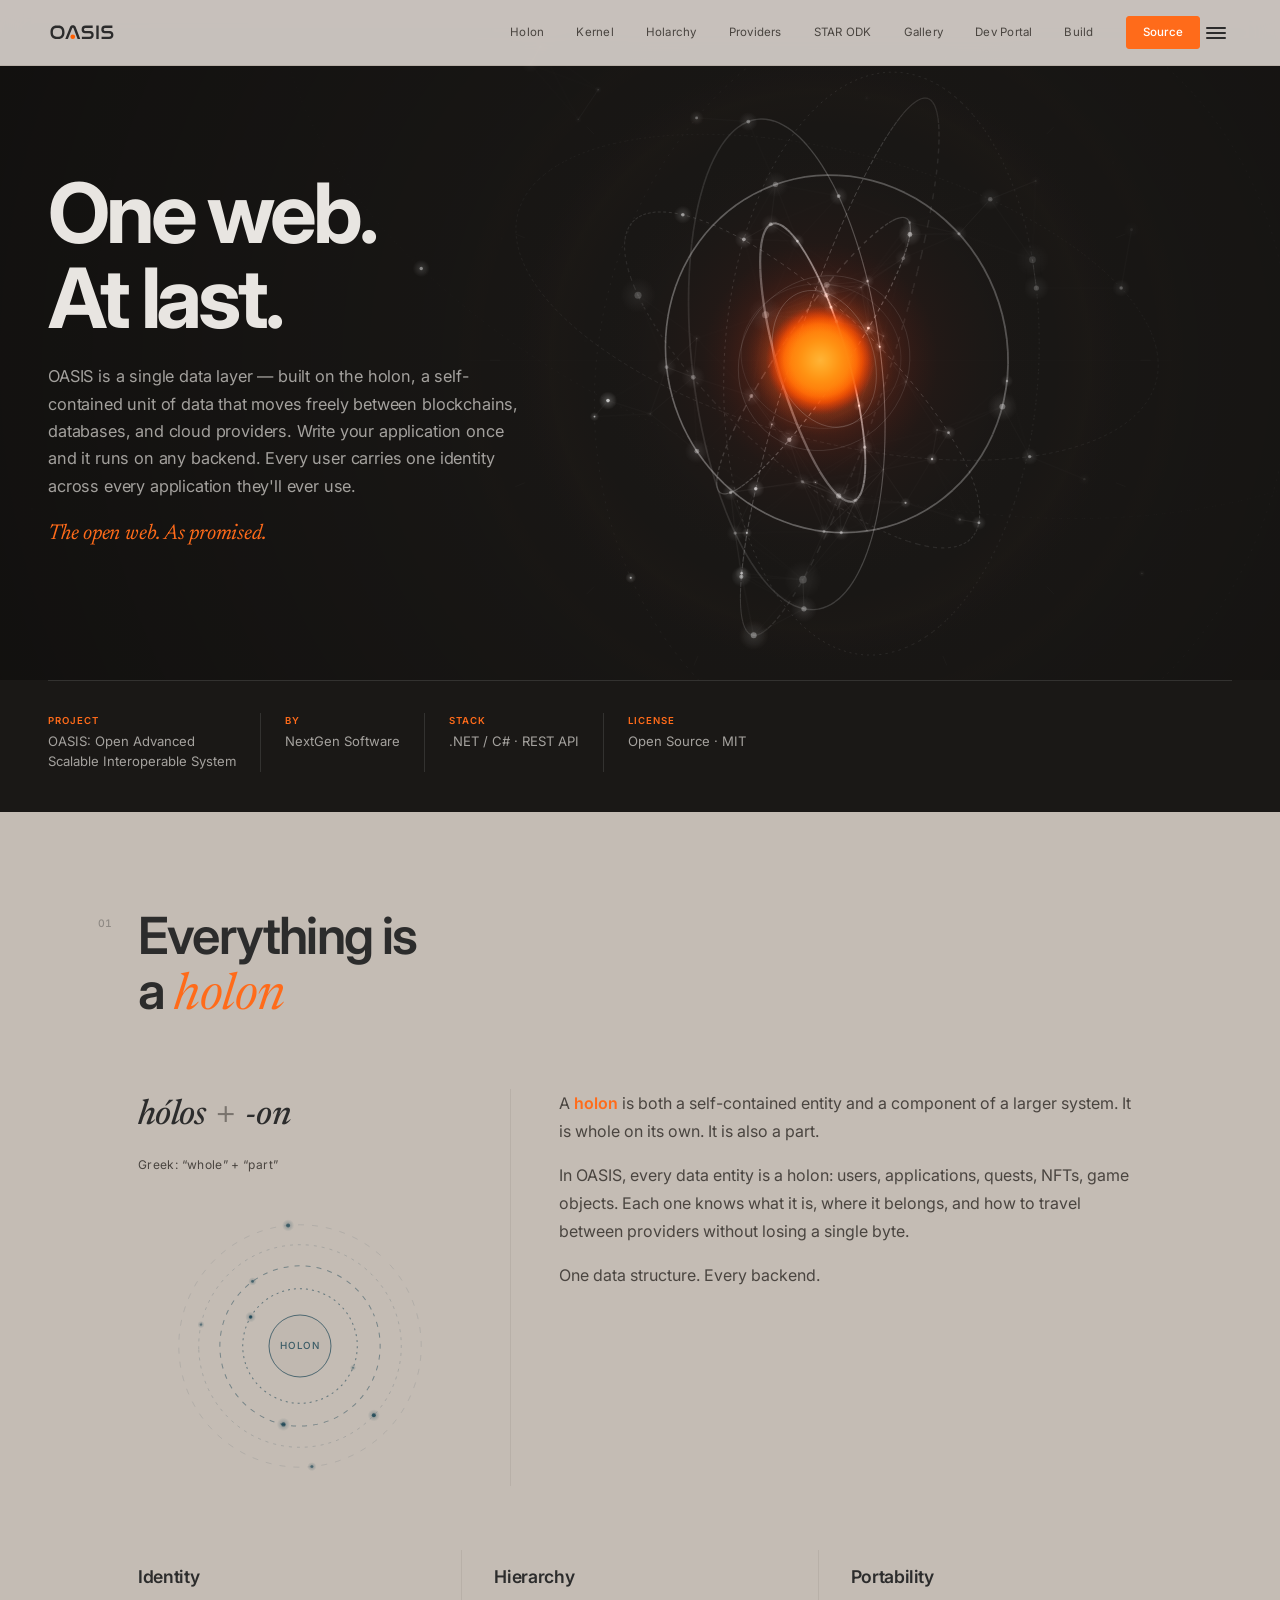
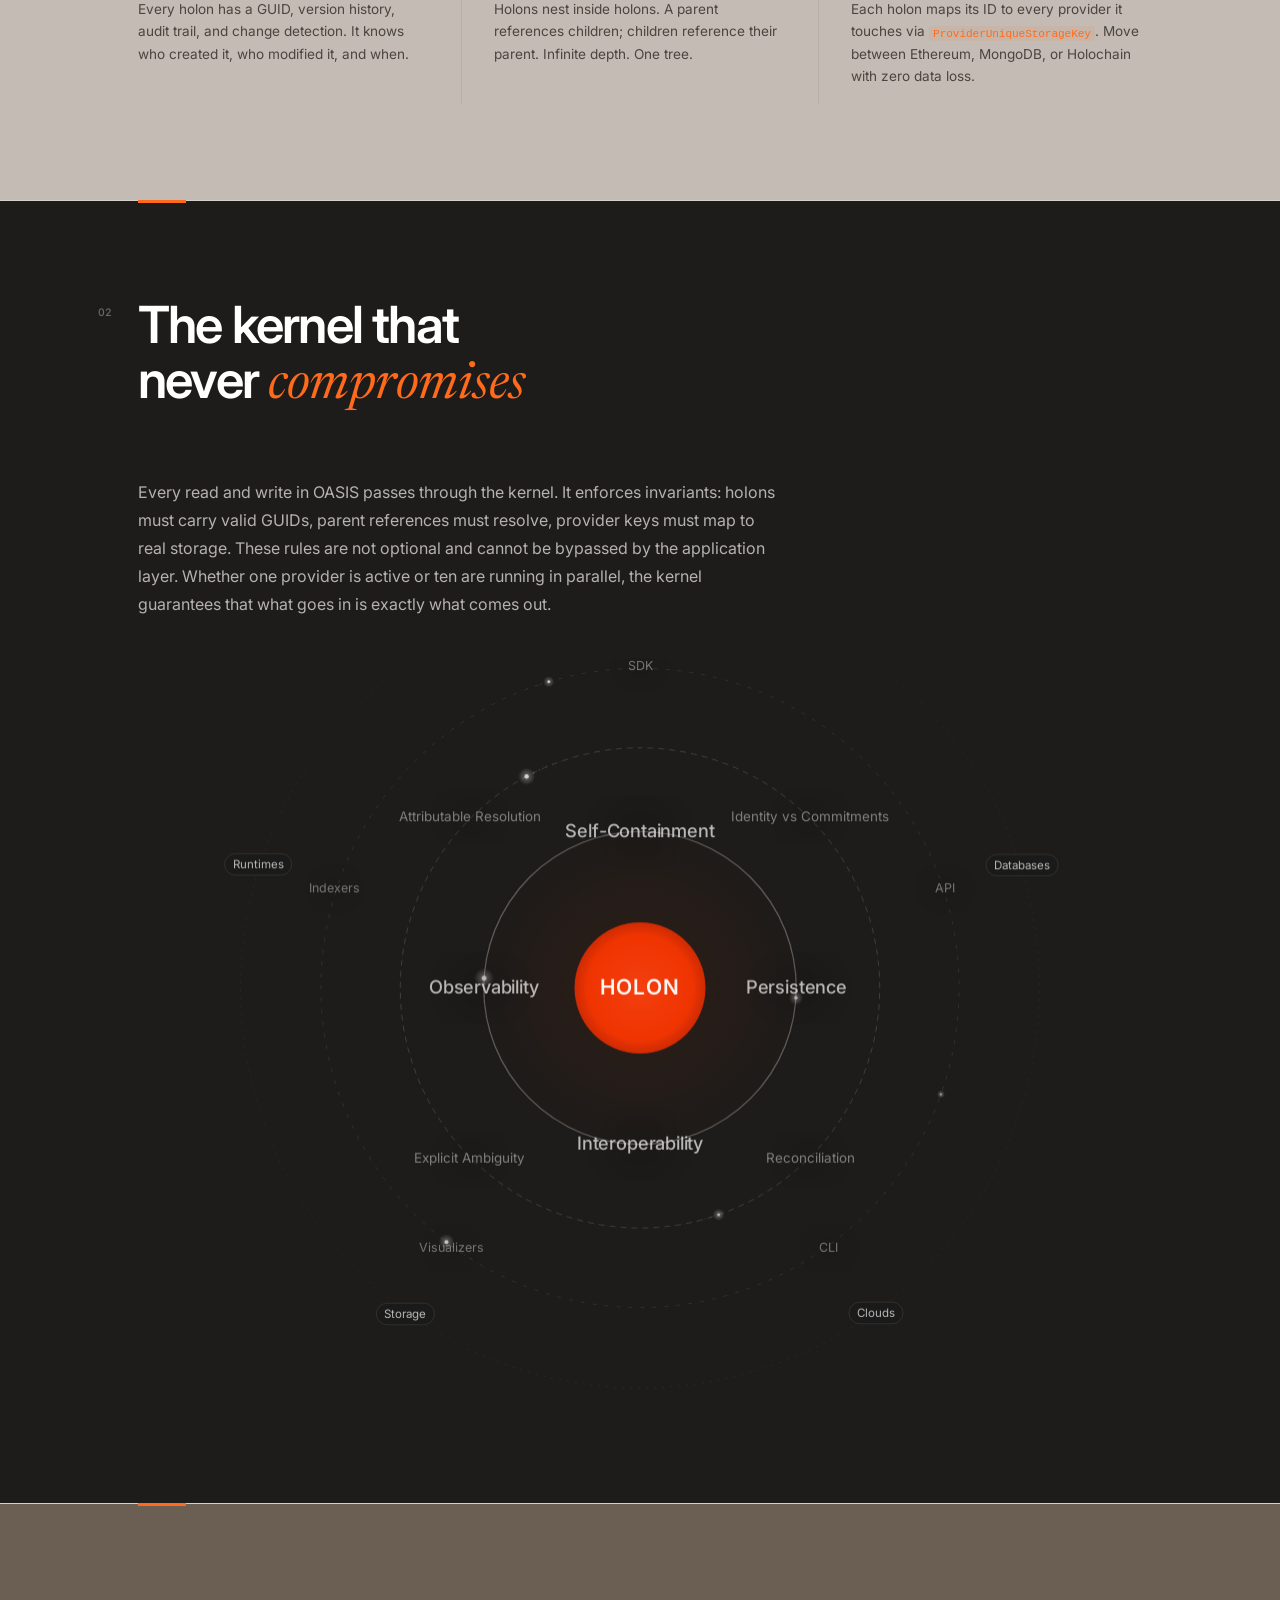
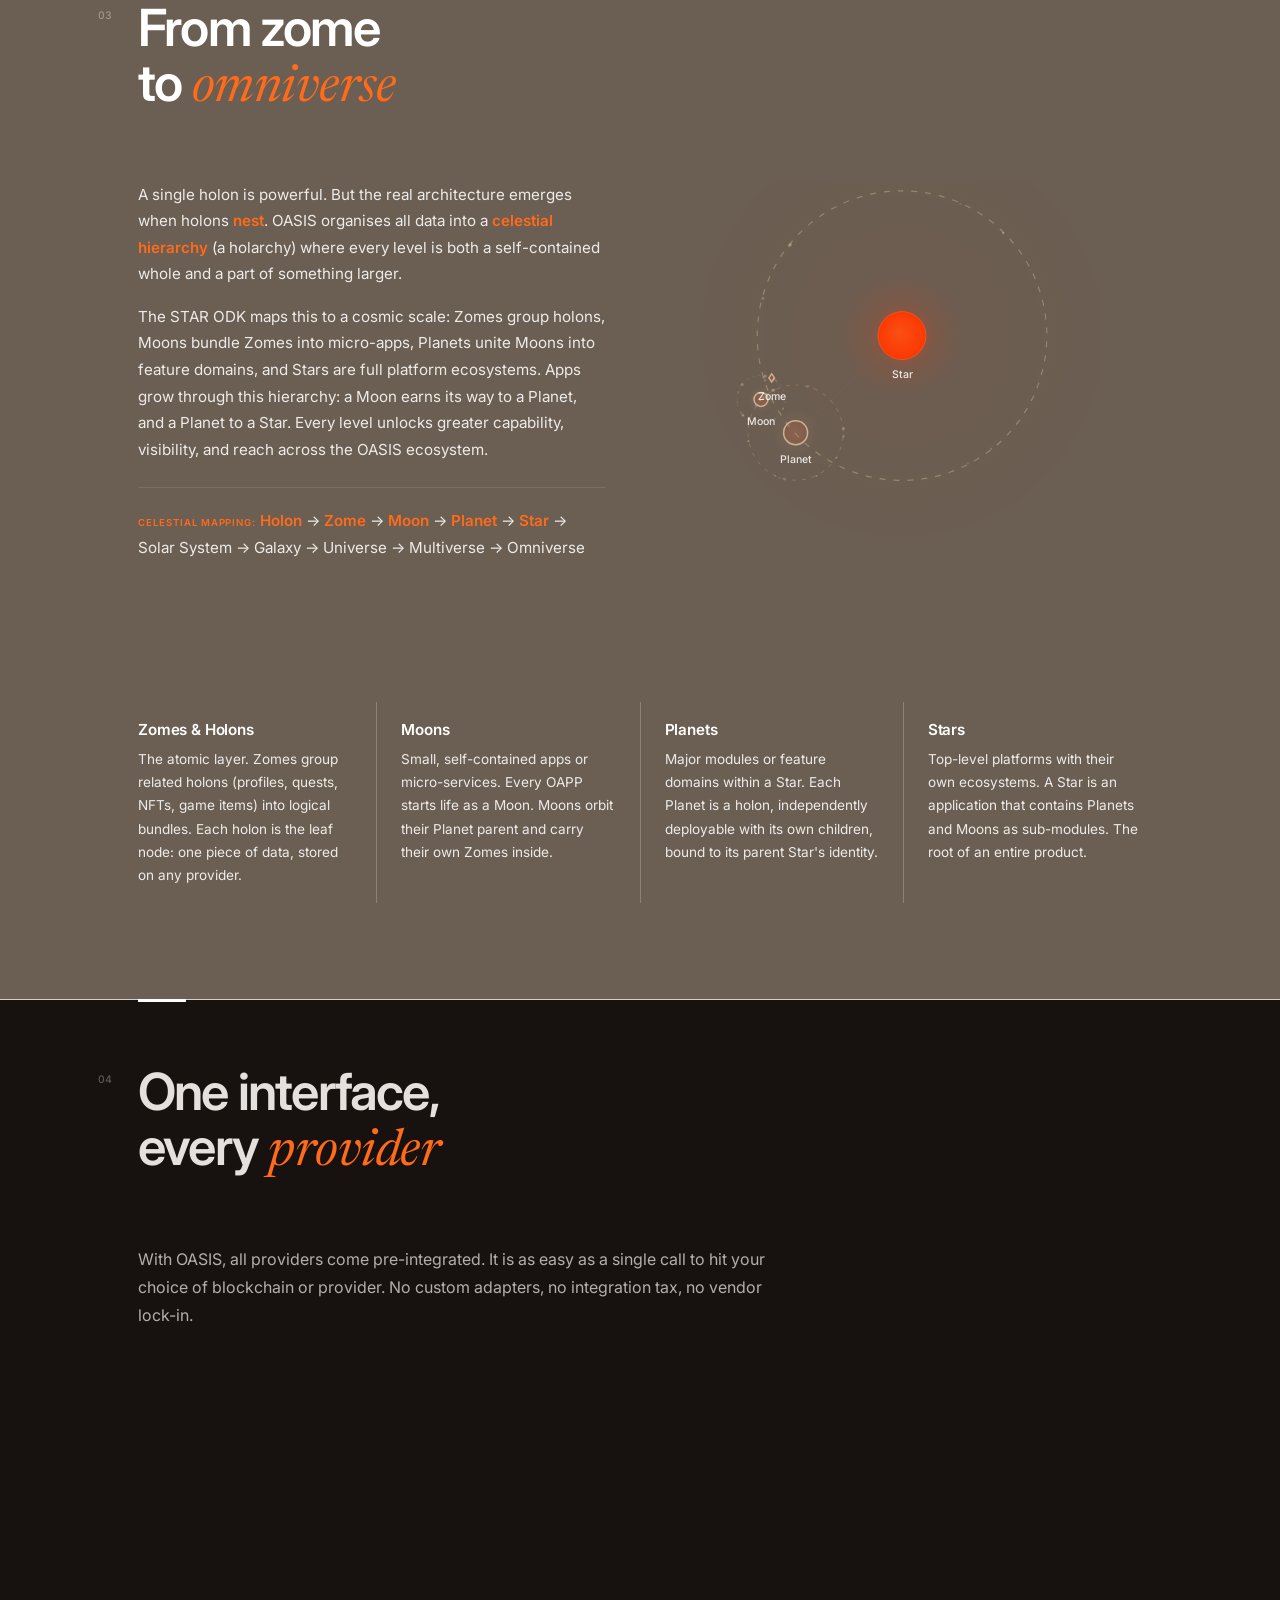
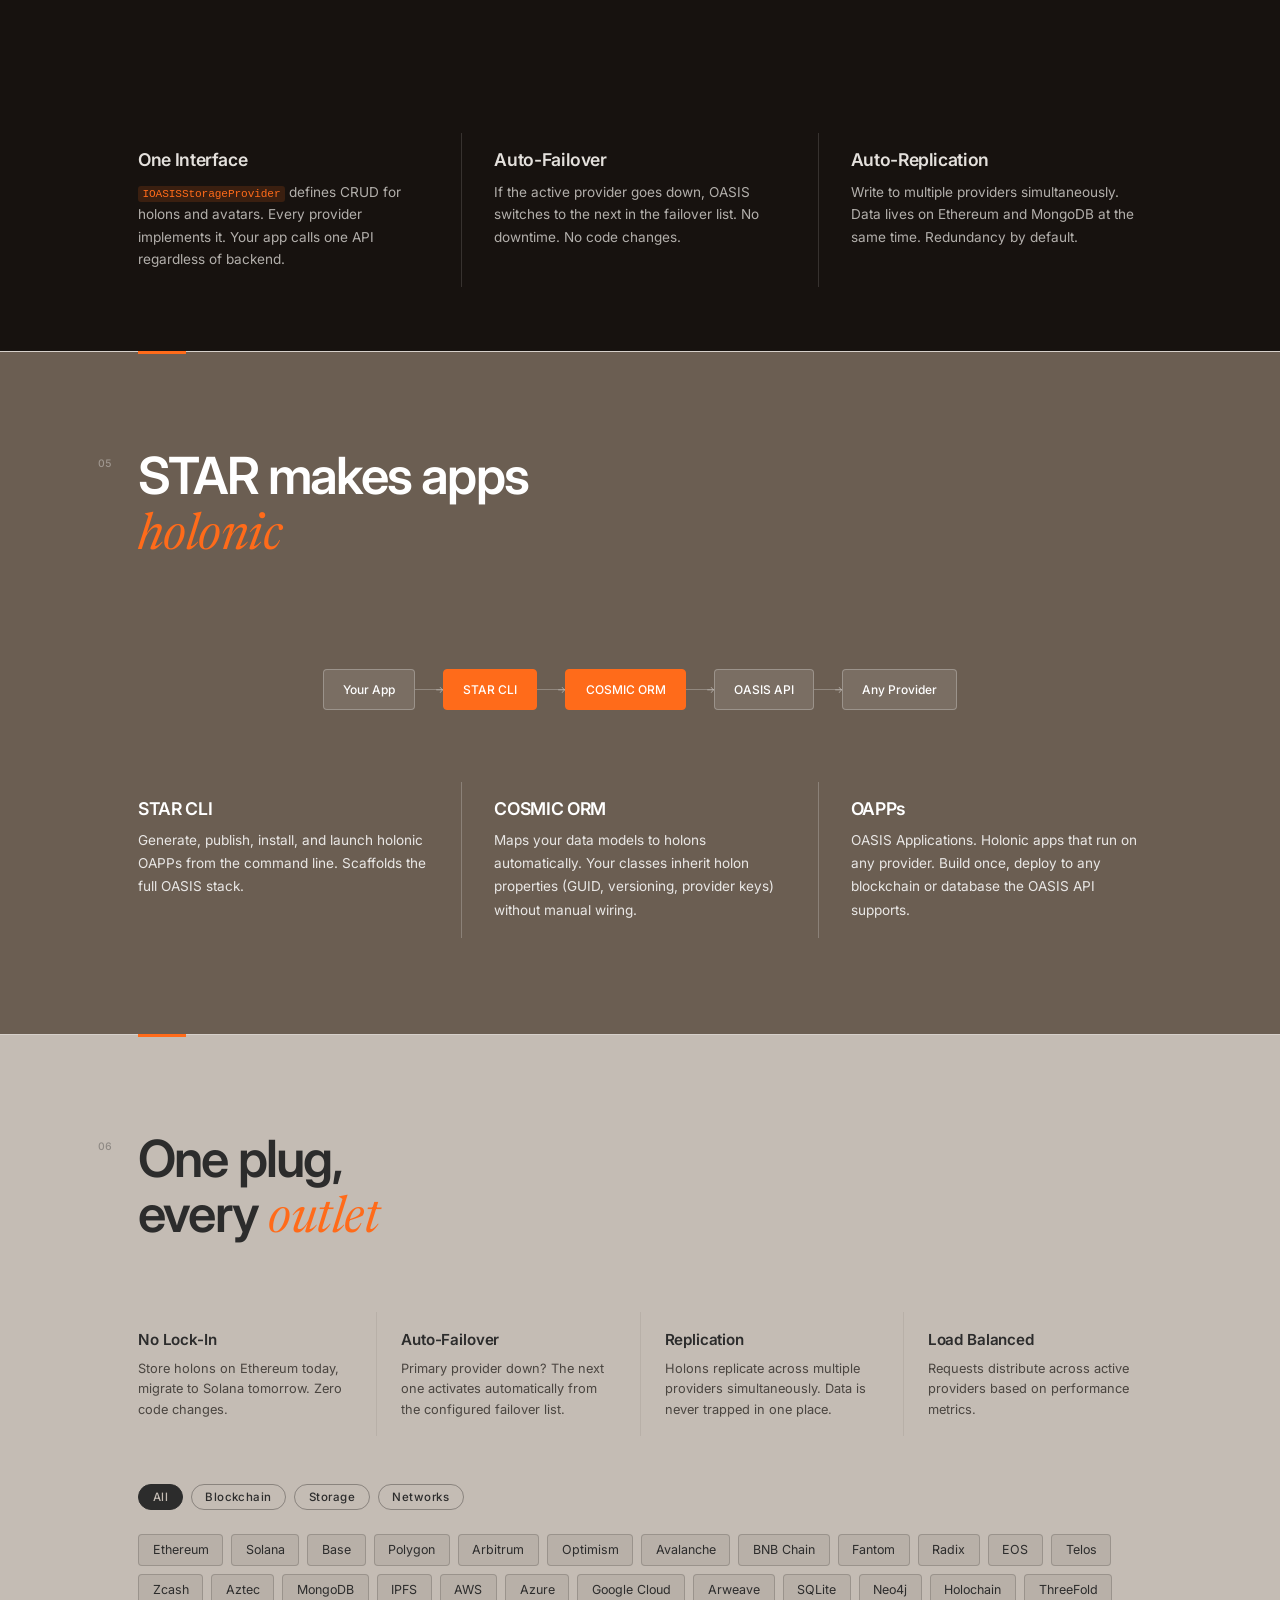
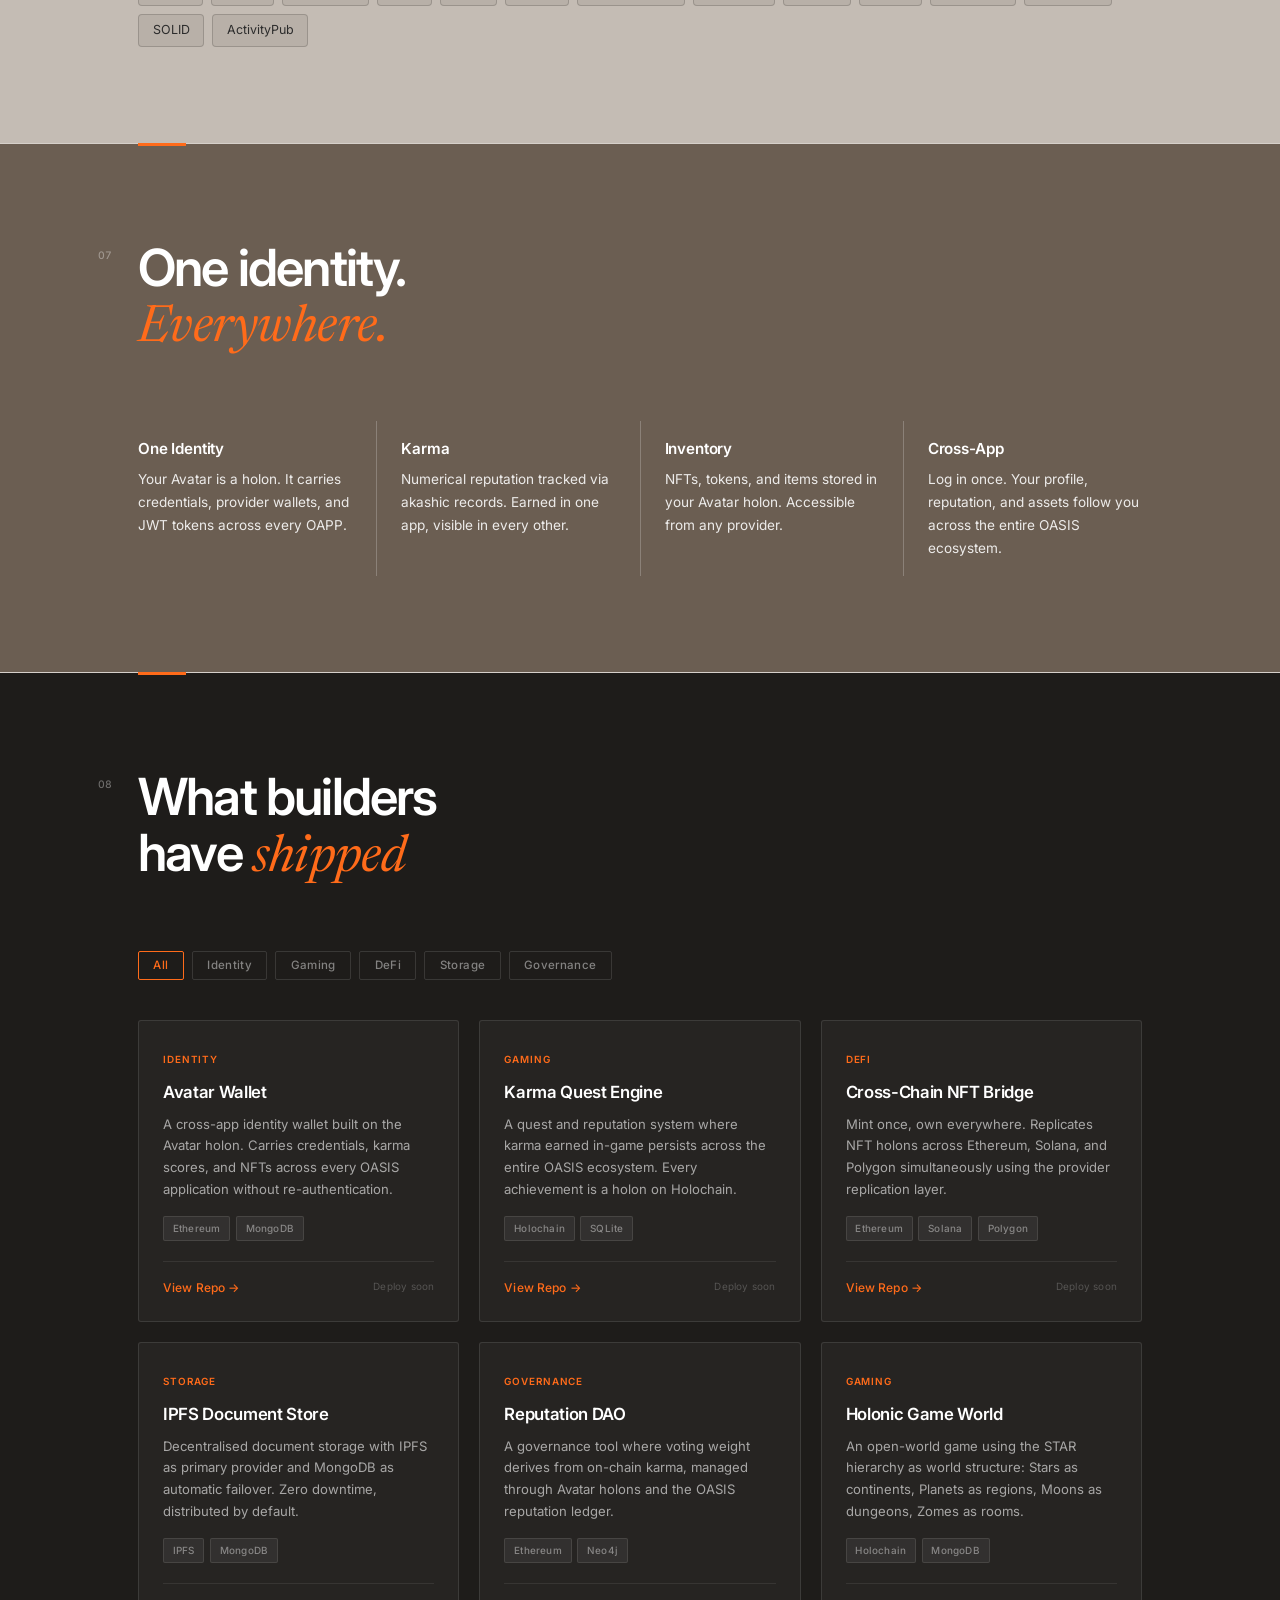
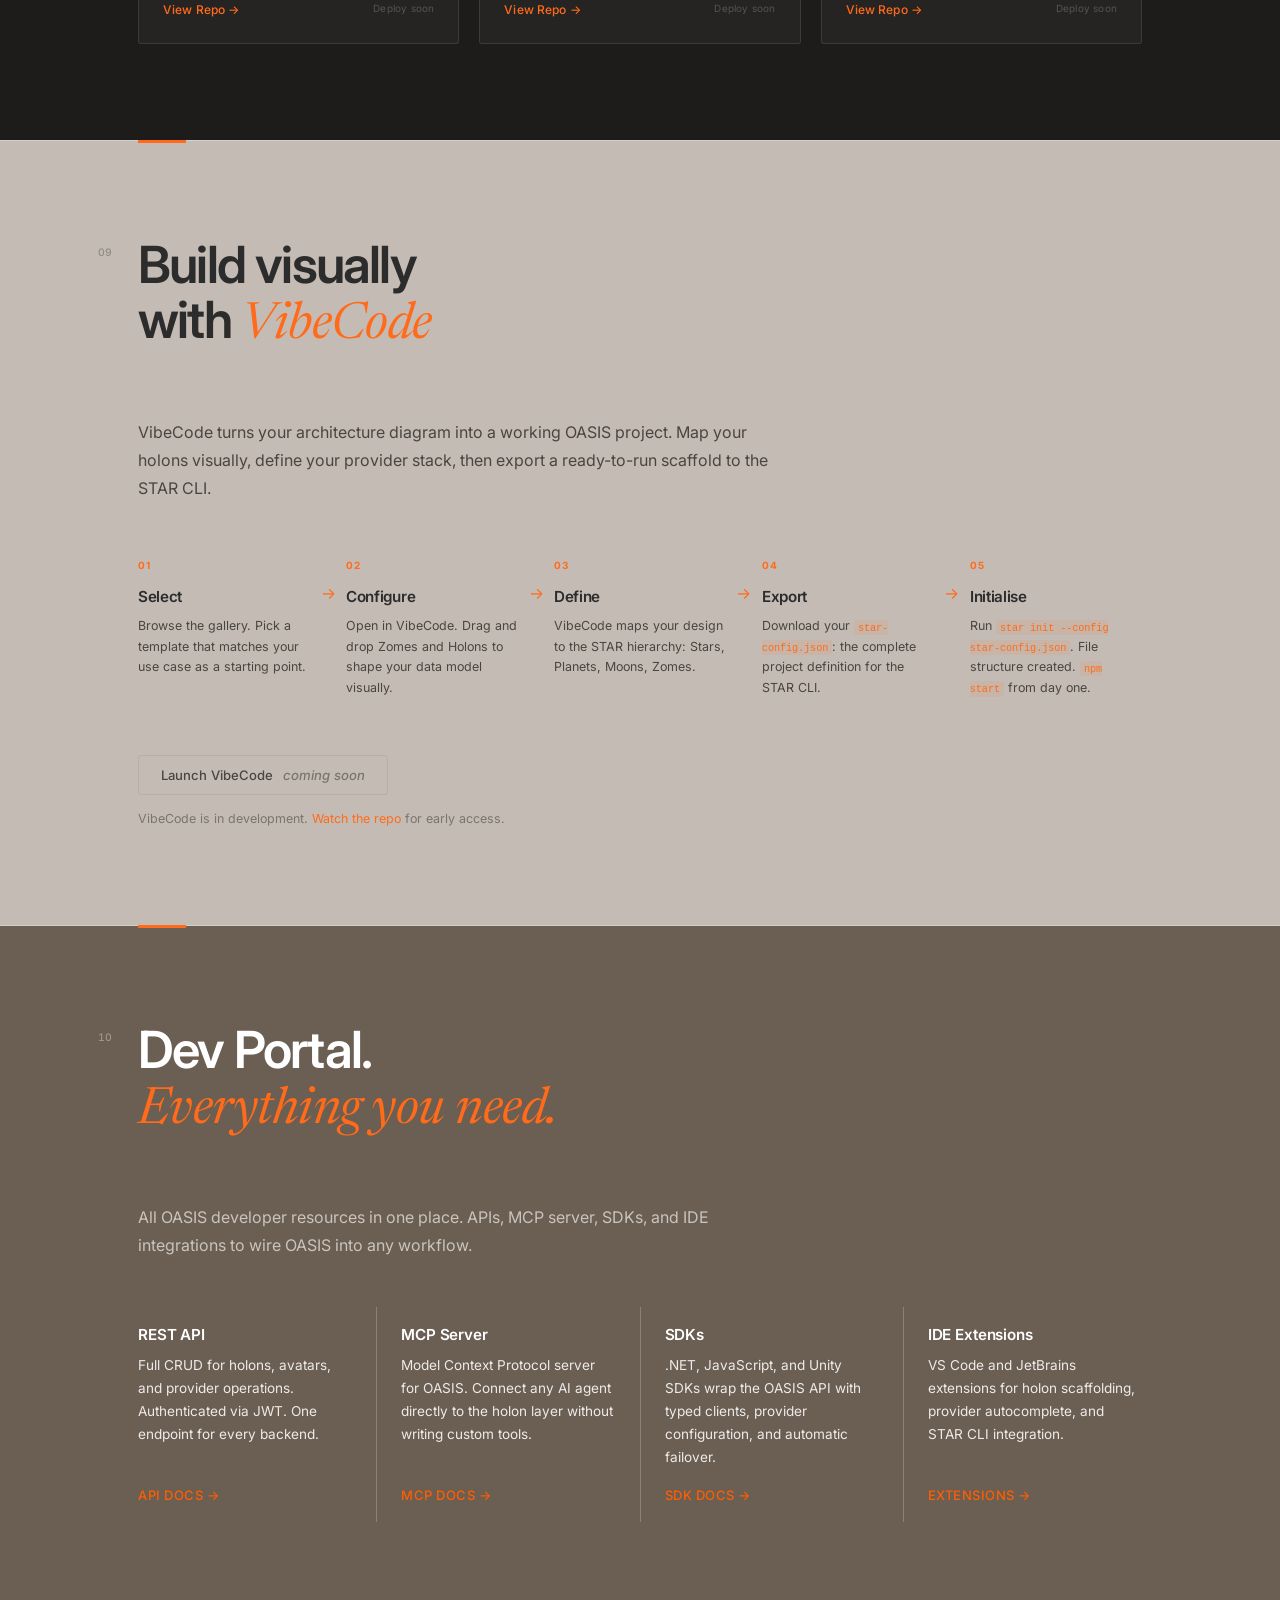
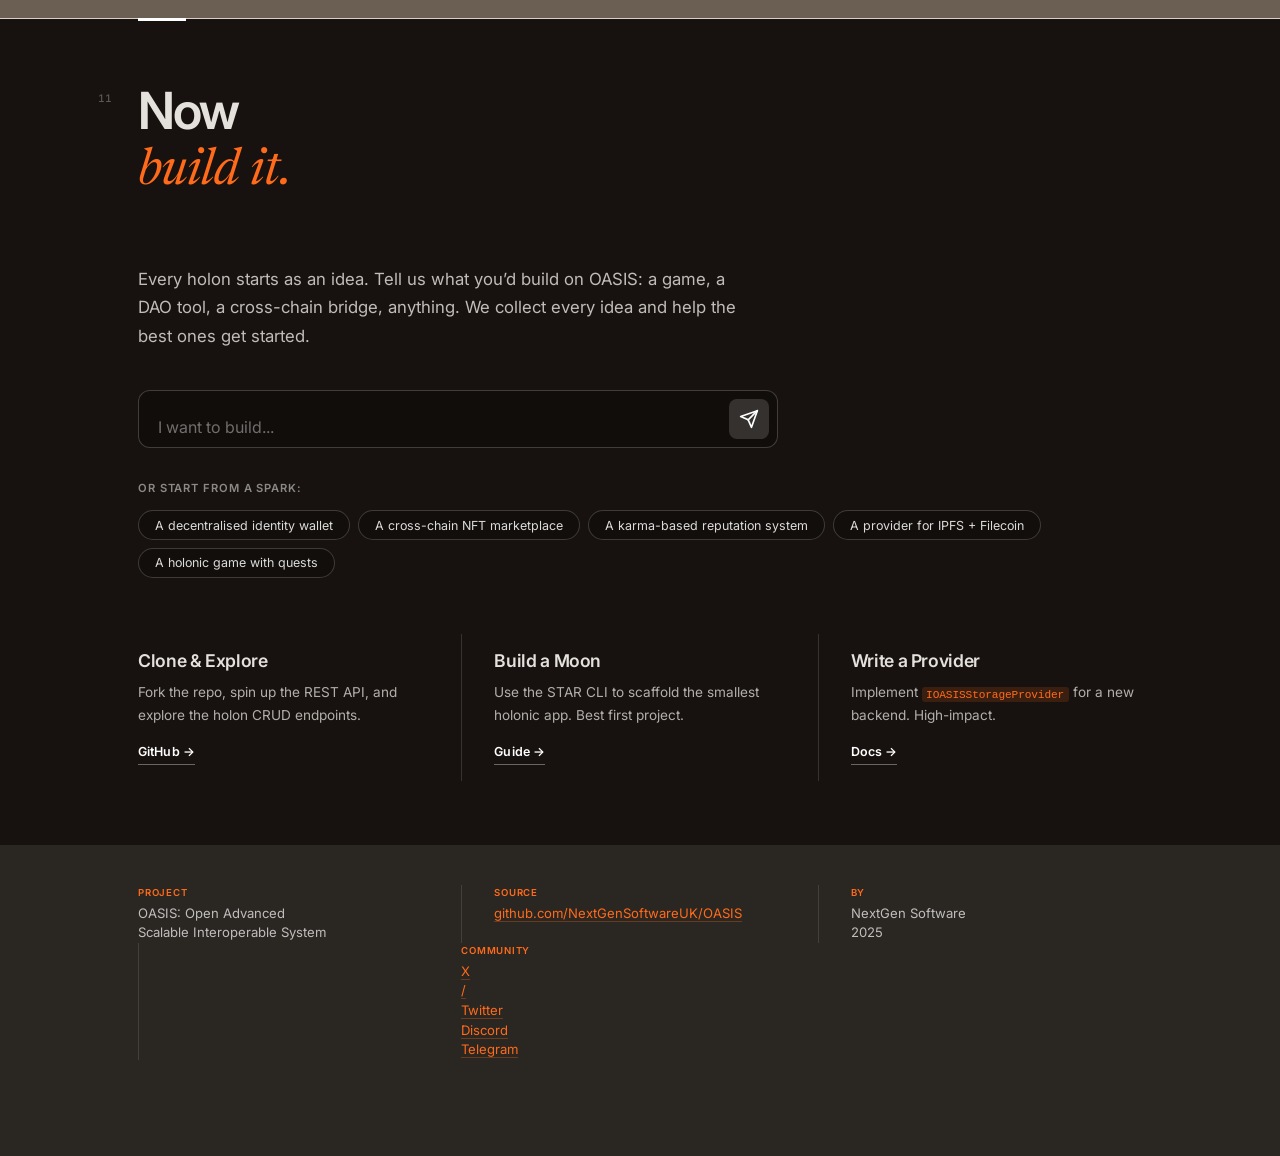
==== product.html @ 9484af78 "feat: add product.html — data-driven sticky-split product detail template Co-Authored-By: Claude Son" ====
<!DOCTYPE html>
<html lang="en">
<head>
  <meta charset="UTF-8">
  <meta name="viewport" content="width=device-width, initial-scale=1.0">
  <title>OASIS</title>
  <meta name="description" content="OASIS product detail">
  <link rel="preconnect" href="https://fonts.googleapis.com">
  <link rel="preconnect" href="https://fonts.gstatic.com" crossorigin>
  <link href="https://fonts.googleapis.com/css2?family=Inter:wght@300;400;500;600&family=Newsreader:ital,wght@0,400;0,500;0,600;1,400;1,500&display=swap" rel="stylesheet">
  <link rel="stylesheet" href="css/style.css">
  <link rel="stylesheet" href="css/product.css">
  <link rel="icon" type="image/svg+xml" href="img/oasis-icon-light.svg" media="(prefers-color-scheme: light)">
  <link rel="icon" type="image/svg+xml" href="img/oasis-icon-dark.svg" media="(prefers-color-scheme: dark)">
  <link rel="icon" type="image/svg+xml" href="img/oasis-icon-light.svg">
</head>
<body>

<!-- NAV -->
<nav class="pd-nav">
  <a href="index.html" class="pd-nav-logo" aria-label="OASIS home">
    <svg class="nav-logo-svg" viewBox="0 0 550 149" fill="none" xmlns="http://www.w3.org/2000/svg" aria-label="OASIS" role="img">
      <path d="M69.4925 20.4674H84.4214C116.226 20.4674 133.914 38.6417 133.914 75.4771C133.914 112.15 116.389 130 84.4214 130H69.4925C37.5252 130 20 112.15 20 75.4771C20 38.6417 37.6875 20.4674 69.4925 20.4674ZM84.4214 39.6153H69.4925C48.3974 39.6153 39.1479 50.3251 39.1479 75.4771C39.1479 100.467 48.2351 110.852 69.4925 110.852H84.4214C105.517 110.852 114.604 100.467 114.604 75.3148C114.604 50.3251 105.517 39.6153 84.4214 39.6153Z" fill="currentColor"/>
      <path d="M195.795 41.8871L161.069 130H139.974L178.432 32.6376C182.489 22.4146 189.953 18.5201 201.474 18.5201C212.833 18.5201 220.298 22.4146 224.192 32.6376L261.19 130H239.932L206.667 41.8871C205.693 39.2907 203.908 38.1548 201.312 38.1548C198.716 38.1548 196.931 39.2907 195.795 41.8871Z" fill="currentColor"/>
      <path d="M306.493 20.4674H361.989V39.6153H305.843C295.945 39.6153 291.564 44.9702 291.564 52.5969C291.564 59.25 294.971 65.5786 307.791 65.5786H333.429C363.287 65.5786 370.265 82.1302 370.265 97.8704C370.265 116.369 360.366 130 335.377 130H274.363V110.852H336.026C346.411 110.852 351.117 105.173 351.117 97.2213C351.117 90.0814 347.385 83.5906 333.916 83.5906H308.44C279.231 83.5906 272.416 67.2013 272.416 51.9478C272.416 33.7735 282.152 20.4674 306.493 20.4674Z" fill="currentColor"/>
      <path d="M391.543 20.4674H410.691V130H391.543V20.4674Z" fill="currentColor"/>
      <path d="M466.228 20.4674H521.724V39.6153H465.579C455.68 39.6153 451.299 44.9702 451.299 52.5969C451.299 59.25 454.706 65.5786 467.526 65.5786H493.165C523.022 65.5786 530 82.1302 530 97.8704C530 116.369 520.101 130 495.112 130H434.098V110.852H495.761C506.146 110.852 510.852 105.173 510.852 97.2213C510.852 90.0814 507.12 83.5906 493.651 83.5906H468.175C438.966 83.5906 432.151 67.2013 432.151 51.9478C432.151 33.7735 441.887 20.4674 466.228 20.4674Z" fill="currentColor"/>
      <circle cx="200.746" cy="111.116" r="18.8842" fill="#FF5E00"/>
      <circle cx="200.746" cy="111.116" r="18.8842" fill="#FF5E00"/>
    </svg>
  </a>
  <a href="index.html#gallery" class="pd-back">← Products</a>
</nav>

<!-- HERO -->
<section class="pd-hero">
  <div class="pd-hero-text">
    <span id="pd-category" class="pd-category"></span>
    <h1 id="pd-tagline" class="pd-tagline"></h1>
    <p id="pd-description" class="pd-description"></p>
  </div>
</section>

<!-- STICKY SPLIT -->
<div class="pd-split">
  <div class="pd-left" id="pd-features"></div>
  <div class="pd-right">
    <canvas id="pd-canvas"></canvas>
  </div>
</div>

<!-- CTA STRIP -->
<section class="pd-cta" id="pd-cta">
  <a id="pd-docs-btn"   href="#" class="pd-cta-btn pd-cta-btn--primary">Docs →</a>
  <a id="pd-github-btn" href="#" class="pd-cta-btn pd-cta-btn--ghost">GitHub →</a>
</section>

<!-- FOOTER -->
<div class="footer reveal">
  <div class="footer-col">
    <span class="footer-label">Project</span>
    <span class="footer-value">OASIS: Open Advanced<br>Scalable Interoperable System</span>
  </div>
  <div class="vdiv"></div>
  <div class="footer-col">
    <span class="footer-label">Source</span>
    <span class="footer-value"><a href="https://github.com/NextGenSoftwareUK/OASIS" target="_blank">github.com/NextGenSoftwareUK/OASIS</a></span>
  </div>
  <div class="vdiv"></div>
  <div class="footer-col">
    <span class="footer-label">By</span>
    <span class="footer-value">NextGen Software<br>2025</span>
  </div>
  <div class="vdiv"></div>
  <div class="footer-col">
    <span class="footer-label">Community</span>
    <span class="footer-value">
      <a href="https://x.com/oasisweb4" target="_blank">X / Twitter</a><br>
      <a href="https://discord.gg/RU6Z8YJ" target="_blank">Discord</a><br>
      <a href="https://t.me/oasisweb4chat" target="_blank">Telegram</a>
    </span>
  </div>
</div>

<script type="module">
  import { PRODUCTS } from './js/products.js';

  // ── Route ────────────────────────────────────────────────────────────────
  const slug    = new URLSearchParams(location.search).get('p');
  const product = PRODUCTS[slug];

  if (!product) {
    location.replace('index.html#gallery');
  }

  // ── Populate hero ────────────────────────────────────────────────────────
  document.title = `OASIS — ${product.name}`;
  document.getElementById('pd-category').textContent    = product.category;
  document.getElementById('pd-tagline').innerHTML       = product.tagline;
  document.getElementById('pd-description').textContent = product.description;

  // ── Build feature list ───────────────────────────────────────────────────
  const featuresEl = document.getElementById('pd-features');
  product.features.forEach((f, i) => {
    const div = document.createElement('div');
    div.className = 'pd-feature';
    div.dataset.featureIndex = i;

    const codeBlock = f.code
      ? `<pre class="pd-feature-code"><code>${escHtml(f.code)}</code></pre>`
      : '';

    div.innerHTML = `
      <h3 class="pd-feature-heading">${f.heading}</h3>
      <p class="pd-feature-body">${f.body}</p>
      ${codeBlock}
    `;
    featuresEl.appendChild(div);
  });

  // ── CTA links ────────────────────────────────────────────────────────────
  const docsBtn   = document.getElementById('pd-docs-btn');
  const githubBtn = document.getElementById('pd-github-btn');

  if (product.links.docs)   { docsBtn.href   = product.links.docs;   }
  else                      { docsBtn.style.display   = 'none';        }
  if (product.links.github) { githubBtn.href = product.links.github; }
  else                      { githubBtn.style.display = 'none';        }

  // ── Load animation ───────────────────────────────────────────────────────
  const canvas = document.getElementById('pd-canvas');
  const anim   = await import(`./js/anim/${product.animation}.js`);
  anim.init(canvas);
  anim.start();

  // ── IntersectionObserver: feature scroll → setFeature ───────────────────
  const featObs = new IntersectionObserver((entries) => {
    entries.forEach(e => {
      if (!e.isIntersecting) return;
      const idx = parseInt(e.target.dataset.featureIndex, 10);
      anim.setFeature(idx);
      document.querySelectorAll('.pd-feature').forEach((el, i) => {
        el.classList.toggle('is-active', i === idx);
      });
    });
  }, {
    threshold: 0.4,
    rootMargin: '-15% 0px -15% 0px',
  });

  document.querySelectorAll('.pd-feature').forEach(el => featObs.observe(el));

  // ── IntersectionObserver: pause animation when off-screen ────────────────
  const visObs = new IntersectionObserver((entries) => {
    entries.forEach(e => {
      if (e.isIntersecting) anim.start(); else anim.stop();
    });
  }, { threshold: 0 });
  visObs.observe(canvas);

  // ── Utility ──────────────────────────────────────────────────────────────
  function escHtml(str) {
    return str
      .replace(/&/g, '&amp;')
      .replace(/</g, '&lt;')
      .replace(/>/g, '&gt;');
  }
</script>

</body>
</html>
---- css/style.css ----
/* ═══════════════════════════════════════
   OASIS Holonic — Stylesheet
   Swiss editorial, AR.S identity
   ═══════════════════════════════════════ */

/* ── RESET ── */
*, *::before, *::after { margin: 0; padding: 0; box-sizing: border-box; }

/* ── TOKENS ── */
:root {
  /* ── Crouwel-inspired warm gray + orange palette ── */
  --sage: #C4BCB4;
  --orange: #FF6B1A;
  --teal-mid: #1A1A1A;
  --navy: #2C2C2C;
  --cream: #D6D0CA;
  --peach: #E8C9A8;
  --charcoal: #2A2A2A;

  /* ── Semantic mappings ── */
  --bg: #D6D0CA;
  --bg-alt: #C4BCB4;
  --bg-sage: #C4BCB4;
  --white: #EFECE8;
  --black: #2C2C2C;
  --gray: #4A4540;
  --gray-light: #7A746E;
  --gray-lighter: #B8B0A8;
  --gray-bg: #C4BCB4;
  --border: #B8B0A8;
  --orange-pale: rgba(255,107,26,0.08);
  --midnight: #2C2C2C;

  --font-sans: 'Inter', -apple-system, BlinkMacSystemFont, 'Segoe UI', sans-serif;
  --font-serif: 'Newsreader', Georgia, 'Times New Roman', serif;
  --page-max: 1100px;
  --page-pad: 3rem;
}

@media (max-width: 800px) {
  :root { --page-pad: 1.5rem; }
}

/* ── BASE ── */
html { scroll-behavior: smooth; }

body {
  font-family: var(--font-sans);
  background: var(--bg);
  color: var(--black);
  line-height: 1.6;
  -webkit-font-smoothing: antialiased;
  -moz-osx-font-smoothing: grayscale;
  overflow-x: hidden;
}

::selection {
  background: var(--orange);
  color: var(--white);
}

/* ── HERO → CONTENT EDGE ── */
.hero-fade {
  height: 0;
  margin-top: 0;
}

/* Hide the border + accent bar on the very first section after the fade */
.page > .section:first-child {
  border-top: none;
}
.page > .section:first-child::after {
  display: none;
}

/* ── LAYOUT ── */
.page {
  max-width: var(--page-max);
  margin: 0 auto;
  padding: 0 var(--page-pad);
}

/* ── INLINE CODE ── */
code {
  font-family: 'SF Mono', 'Fira Code', 'Fira Mono', Menlo, Consolas, monospace;
  font-size: 0.82em;
  background: var(--orange-pale);
  padding: 0.15em 0.4em;
  border-radius: 3px;
  color: var(--orange);
  letter-spacing: -0.01em;
}

/* ── UTILITY ── */
.vdiv {
  width: 1px;
  align-self: stretch;
  background: var(--border);
  flex-shrink: 0;
}

.idx {
  font-size: 0.6rem;
  font-weight: 500;
  letter-spacing: 0.06em;
  color: var(--gray-light);
  vertical-align: super;
  margin-right: 0.2rem;
}


/* ═══════════════════════════════════════
   SCROLL ANIMATIONS
   ═══════════════════════════════════════ */

.reveal {
  opacity: 0;
  transform: translateY(16px);
  transition: opacity 1s cubic-bezier(0.25, 1, 0.5, 1),
              transform 1s cubic-bezier(0.25, 1, 0.5, 1);
}

.reveal.is-visible {
  opacity: 1;
  transform: translateY(0);
}

.stagger > * {
  opacity: 0;
  transform: translateY(12px);
  transition: opacity 0.85s cubic-bezier(0.25, 1, 0.5, 1),
              transform 0.85s cubic-bezier(0.25, 1, 0.5, 1);
}

.stagger.is-visible > *:nth-child(1)  { opacity: 1; transform: none; transition-delay: 0s; }
.stagger.is-visible > *:nth-child(2)  { opacity: 1; transform: none; transition-delay: 0.06s; }
.stagger.is-visible > *:nth-child(3)  { opacity: 1; transform: none; transition-delay: 0.12s; }
.stagger.is-visible > *:nth-child(4)  { opacity: 1; transform: none; transition-delay: 0.18s; }
.stagger.is-visible > *:nth-child(5)  { opacity: 1; transform: none; transition-delay: 0.24s; }
.stagger.is-visible > *:nth-child(6)  { opacity: 1; transform: none; transition-delay: 0.30s; }
.stagger.is-visible > *:nth-child(7)  { opacity: 1; transform: none; transition-delay: 0.36s; }
.stagger.is-visible > *:nth-child(8)  { opacity: 1; transform: none; transition-delay: 0.42s; }
.stagger.is-visible > *:nth-child(9)  { opacity: 1; transform: none; transition-delay: 0.48s; }
.stagger.is-visible > *:nth-child(10) { opacity: 1; transform: none; transition-delay: 0.54s; }

/* Respect reduced motion */
@media (prefers-reduced-motion: reduce) {
  .reveal, .stagger > * {
    opacity: 1;
    transform: none;
    transition: none;
  }
}


/* ═══════════════════════════════════════
   NAV
   ═══════════════════════════════════════ */

nav {
  position: fixed;
  top: 0;
  left: 0;
  right: 0;
  z-index: 100;
  padding: 1rem var(--page-pad);
  display: flex;
  justify-content: space-between;
  align-items: center;
  background: rgba(214,208,202,0.92);
  backdrop-filter: blur(16px);
  -webkit-backdrop-filter: blur(16px);
  border-bottom: 1px solid var(--border);
  transition: opacity 0.4s;
}

.nav-logo {
  font-size: 1rem;
  font-weight: 600;
  letter-spacing: -0.03em;
  color: var(--black);
  position: relative; /* anchor the dot ping */
}

/* Inline SVG wordmark */
.nav-logo-svg {
  height: 1.15rem;
  width: auto;
  display: block;
  color: var(--black);
  animation: logoReveal 0.55s cubic-bezier(0.25, 1, 0.5, 1) both;
}

@keyframes logoReveal {
  from { opacity: 0; transform: translateX(-8px); }
  to   { opacity: 1; transform: translateX(0); }
}

/* Dot ping — animates directly on the SVG circle at the exact dot coords */
#logo-dot-ping {
  animation: dotPing 0.8s ease-out 0.6s both;
  transform-box: fill-box;
  transform-origin: center;
}

@keyframes dotPing {
  0%   { transform: scale(0.8); opacity: 0.7; }
  100% { transform: scale(4);   opacity: 0;   }
}

.nav-links {
  display: flex;
  gap: 2rem;
  align-items: center;
  margin-left: auto; /* pin nav links to the right */
  transition: opacity 0.25s ease;
}

.nav-links a {
  font-size: 0.72rem;
  color: var(--gray);
  text-decoration: none;
  letter-spacing: 0.02em;
  transition: color 0.3s;
}

.nav-links a:hover { color: var(--orange); }

.nav-links .nav-btn {
  color: #fff;
  font-weight: 500;
  padding: 0.4rem 1rem;
  border: 1px solid var(--orange);
  border-radius: 3px;
  background: var(--orange);
  transition: all 0.3s;
}

.nav-links .nav-btn:hover {
  background: var(--navy);
  border-color: var(--navy);
}

/* ── Hamburger button (always in DOM, opacity-controlled) ── */
.nav-hamburger {
  display: flex;
  background: none;
  border: none;
  cursor: pointer;
  padding: 6px;
  width: 32px;
  height: 24px;
  position: relative;
  z-index: 110;
  flex-direction: column;
  justify-content: space-between;
  opacity: 0;
  pointer-events: none;
  transition: opacity 0.25s ease;
}

.nav-hamburger span {
  display: block;
  width: 100%;
  height: 2px;
  background: var(--navy);
  border-radius: 1px;
  transition: transform 0.3s, opacity 0.3s;
}

/* X state when menu is open */
nav.nav-open .nav-hamburger span:nth-child(1) {
  transform: translateY(9px) rotate(45deg);
}
nav.nav-open .nav-hamburger span:nth-child(2) {
  opacity: 0;
}
nav.nav-open .nav-hamburger span:nth-child(3) {
  transform: translateY(-9px) rotate(-45deg);
}

/* ── Collapsed nav state (scrolled) ── */
/* Links fade out in-place (no position jump) */
nav.nav-collapsed .nav-links {
  opacity: 0;
  pointer-events: none;
}

/* Hamburger fades in */
nav.nav-collapsed .nav-hamburger {
  opacity: 1;
  pointer-events: auto;
}

/* Collapsed + menu open: full-screen dropdown slides in */
nav.nav-collapsed.nav-open .nav-links {
  position: fixed;
  top: 0;
  left: 0;
  right: 0;
  flex-direction: column;
  align-items: flex-start;
  background: rgba(214,208,202,0.97);
  backdrop-filter: blur(20px);
  -webkit-backdrop-filter: blur(20px);
  padding: 5rem var(--page-pad) 2rem;
  gap: 1.2rem;
  opacity: 1;
  pointer-events: auto;
  z-index: 99;
  border-bottom: 1px solid var(--border);
  animation: navMenuIn 0.35s cubic-bezier(0.25, 1, 0.5, 1) forwards;
}

nav.nav-collapsed.nav-open .nav-links a {
  font-size: 1rem;
}

nav.nav-collapsed.nav-open .nav-links .nav-btn {
  margin-top: 0.5rem;
}

@keyframes navMenuIn {
  from { transform: translateY(-12px); opacity: 0; }
  to   { transform: translateY(0);     opacity: 1; }
}

/* ═══════════════════════════════════════
   HERO
   ═══════════════════════════════════════ */

.hero {
  min-height: 80vh;
  display: flex;
  flex-direction: column;
  justify-content: space-between;
  padding: 2.5rem var(--page-pad) 2.5rem;
  background: #1A1816;
  color: rgba(239, 236, 232, 0.9);
}

.hero-top {
  display: flex;
  align-items: baseline;
  gap: 1.5rem;
  padding-bottom: 2rem;
  border-bottom: 1px solid rgba(239, 236, 232, 0.12);
  opacity: 0;
  animation: heroFadeIn 1s ease 0.3s forwards;
}

.hero-title-side {
  font-family: var(--font-serif);
  font-size: 1.8rem;
  font-weight: 400;
  font-style: italic;
  letter-spacing: -0.01em;
  position: relative;
  display: inline-block;
  color: rgba(239, 236, 232, 0.9);
}

.hero-title-side .ink-smoke-text {
  position: relative;
  z-index: 2;
  color: transparent;
  transition: color 1.2s ease 2s;
}

.hero-title-side.is-materialized .ink-smoke-text {
  color: var(--black);
}

.hero-title-side canvas.ink-smoke-canvas {
  position: absolute;
  top: -70%;
  left: -30%;
  width: 160%;
  height: 240%;
  z-index: 1;
  pointer-events: none;
}

/* Mesh canvas container */
.hero-mesh {
  flex: 1;
  display: flex;
  position: relative;
  margin: 0 calc(-1 * var(--page-pad));
  opacity: 0;
  animation: heroFadeIn 1.5s ease 0.6s forwards;
  overflow: hidden;
}

.mesh-container {
  flex: 1;
  position: relative;
}

.mesh-container canvas {
  width: 100%;
  height: 100%;
  display: block;
}

.mesh-overlay {
  position: absolute;
  top: 50%;
  transform: translateY(-50%);
  left: var(--page-pad);
  z-index: 2;
  display: flex;
  flex-direction: column;
  gap: 1.4rem;
  max-width: 560px;
  color: rgba(239, 236, 232, 0.85);
  pointer-events: none;
}

.mesh-overlay .mo-headline {
  font-size: clamp(3.2rem, 6.5vw, 6rem);
  font-weight: 700;
  line-height: 1.02;
  letter-spacing: -0.05em;
  color: rgba(239, 236, 232, 0.97);
}

.mesh-overlay .mo-body {
  font-size: clamp(0.88rem, 1.3vw, 1.02rem);
  font-weight: 400;
  line-height: 1.68;
  letter-spacing: -0.01em;
  color: rgba(239, 236, 232, 0.65);
  max-width: 480px;
}

.mesh-overlay .mo-closer {
  font-family: 'Newsreader', Georgia, serif;
  font-style: italic;
  font-size: clamp(1.05rem, 1.7vw, 1.35rem);
  font-weight: 400;
  line-height: 1.2;
  color: var(--orange);
  letter-spacing: -0.01em;
}

/* Hero bottom metadata */
.hero-bottom {
  display: flex;
  gap: 1.5rem;
  align-items: flex-start;
  border-top: 1px solid rgba(239, 236, 232, 0.12);
  padding-top: 2rem;
  opacity: 0;
  animation: heroFadeIn 1s ease 0.9s forwards;
}

.hero-bottom .vdiv {
  background: rgba(239, 236, 232, 0.12);
}

.hero-bottom .hb-col {
  display: flex;
  flex-direction: column;
  gap: 0.25rem;
}

.hb-label {
  font-size: 0.6rem;
  font-weight: 600;
  color: var(--orange);
  text-transform: uppercase;
  letter-spacing: 0.1em;
}

.hb-value {
  font-size: 0.82rem;
  font-weight: 400;
  color: rgba(239, 236, 232, 0.65);
  line-height: 1.5;
}

@keyframes heroFadeIn {
  from { opacity: 0; transform: translateY(8px); }
  to   { opacity: 1; transform: translateY(0); }
}


/* ═══════════════════════════════════════
   SECTIONS
   ═══════════════════════════════════════ */

.section {
  padding: 6rem 0;
  border-top: 1px solid var(--border);
  position: relative;
  isolation: isolate;
}

/* Accent bar at section top */
.section::after {
  content: '';
  position: absolute;
  top: -1px;
  left: 0;
  width: 48px;
  height: 3px;
  background: var(--orange);
}

/* ═══════════════════════════════════════
   FULL-BLEED SECTION MIXIN
   Shared pattern for all colored sections
   ═══════════════════════════════════════ */
.section--dark::before,
.section--charcoal::before,
.section--orange::before,
.section--sage::before,
.section--cream::before {
  content: '';
  position: absolute;
  top: 0;
  left: 50%;
  transform: translateX(-50%);
  width: 100vw;
  height: 100%;
  z-index: -1;
}

.section--dark,
.section--charcoal,
.section--orange,
.section--sage,
.section--cream {
  border-top-color: transparent;
}


/* ── SAGE sections (#CCD9D8) — silver gray ── */
.section--sage::before {
  background: var(--bg-sage);
}

.section--sage::after {
  background: var(--orange);
}

.section--sage h2 em { color: var(--orange); }


/* ── CREAM sections (#FFFEDF) — warm ivory ── */
.section--cream::before {
  background: var(--cream);
}

.section--cream::after {
  background: var(--orange);
}

.section--cream h2 em { color: var(--orange); }


/* ═══════════════════════════════════════
   BOLD ORANGE section (#FF3700)
   Prominent, high-impact — white text
   ═══════════════════════════════════════ */
.section--orange::before {
  background: #17120F;
}

.section--orange::after {
  background: #fff;
}

.section--orange {
  color: rgba(239,236,232,0.92);
  padding: 4rem 0;
}


.section--orange h2 {
  color: rgba(239,236,232,0.95);
}

.section--orange h2 em {
  color: var(--orange);
}

.section--orange .col3-title {
  color: rgba(239,236,232,0.95);
}

.section--orange .col3-desc {
  color: rgba(239,236,232,0.72);
}

.section--orange .vdiv {
  background: rgba(239,236,232,0.15);
}

.section--orange code {
  background: rgba(255,107,26,0.15);
  color: var(--orange);
}

.section--orange .section-head h2 em {
  color: var(--orange);
}

.reveal.is-visible.section--orange .section-head h2 em .ink-smoke-text {
  color: var(--orange);
}


/* ═══════════════════════════════════════
   DARK sections — dark gray
   Kernel, deep content
   ═══════════════════════════════════════ */
.section--dark::before {
  background: #1E1C1A;
}

.section--dark {
  color: #fff;
}

.section--dark::after {
  background: var(--orange);
}


.section--dark h2 {
  color: #fff;
}

.section--dark h2 em {
  color: var(--orange);
}

.section--dark .col3-title {
  color: #fff;
}

.section--dark .col3-desc {
  color: rgba(255,255,255,0.7);
}

.section--dark .vdiv {
  background: rgba(255,255,255,0.15);
}

.section--dark .fb-node {
  background: rgba(255,255,255,0.08);
  border-color: rgba(255,255,255,0.2);
  color: #fff;
}

.section--dark .fb-node:hover {
  background: rgba(255,255,255,0.15);
  border-color: var(--orange);
}

.section--dark .fb-node.active {
  background: var(--orange);
  border-color: var(--orange);
  color: #fff;
}

.section--dark .fb-connector {
  background: rgba(255,255,255,0.2);
}

.section--dark .fb-connector::after {
  color: rgba(255,255,255,0.4);
}

.section--dark code {
  background: rgba(255,107,26,0.15);
  color: var(--orange);
}

.reveal.is-visible.section--dark .section-head h2 em .ink-smoke-text {
  color: var(--orange);
}


/* ═══════════════════════════════════════
   DARK GRAY sections (#1A1A1A)
   Avatar, secondary dark
   ═══════════════════════════════════════ */
.section--charcoal::before {
  background: #6B5E52;
}

.section--charcoal {
  color: #fff;
}

.section--charcoal::after {
  background: var(--orange);
}


.section--charcoal h2 {
  color: #fff;
}

.section--charcoal h2 em {
  color: var(--orange);
}

.section--charcoal .col4-title {
  color: #fff;
}

.section--charcoal .col4-desc {
  color: rgba(255,255,255,0.88);
  font-size: 0.85rem;
  line-height: 1.7;
}

.section--charcoal .col3-title {
  color: #fff;
}

.section--charcoal .col3-desc {
  color: rgba(255,255,255,0.85);
  font-size: 0.85rem;
  line-height: 1.7;
}

.section--charcoal .vdiv {
  background: rgba(255,255,255,0.22);
}

.section--charcoal .fb-node {
  background: rgba(255,255,255,0.1);
  border-color: rgba(255,255,255,0.25);
  color: #fff;
}

.section--charcoal .fb-node:hover {
  background: rgba(255,255,255,0.18);
  border-color: var(--orange);
}

.section--charcoal .fb-node.active {
  background: var(--orange);
  border-color: var(--orange);
  color: #fff;
}

.section--charcoal .fb-connector {
  background: rgba(255,255,255,0.25);
}

.section--charcoal .fb-connector::after {
  color: rgba(255,255,255,0.45);
}

.section--charcoal code {
  background: rgba(255,107,26,0.15);
  color: var(--orange);
}

.reveal.is-visible.section--charcoal .section-head h2 em .ink-smoke-text {
  color: var(--orange);
}

.section-head {
  position: relative;
  margin-bottom: 4rem;
}

.section-head .sh-num {
  position: absolute;
  left: -2.5rem;
  top: 0.5rem;
  font-size: 0.65rem;
  color: currentColor;
  opacity: 0.35;
  font-variant-numeric: tabular-nums;
  font-weight: 500;
  letter-spacing: 0.04em;
}

.section-head h2 {
  font-size: clamp(2rem, 4vw, 3.2rem);
  font-weight: 600;
  letter-spacing: -0.035em;
  line-height: 1.08;
  max-width: 600px;
}

.section-head h2 em {
  font-family: var(--font-serif);
  font-weight: 400;
  font-style: italic;
  letter-spacing: -0.01em;
  color: var(--orange);
  /* Ink smoke wrapper — the canvas sits behind, text starts hidden */
  position: relative;
  display: inline-block;
}

/* The em text is hidden until the smoke animation reveals it */
.section-head h2 em .ink-smoke-text {
  position: relative;
  z-index: 2;
  color: transparent;
  transition: color 1.2s ease 2s;
}

.reveal.is-visible .section-head h2 em .ink-smoke-text {
  color: var(--orange);
}

/* Canvas overlay for smoke effect */
.section-head h2 em canvas.ink-smoke-canvas {
  position: absolute;
  top: -70%;
  left: -30%;
  width: 160%;
  height: 240%;
  z-index: 1;
  pointer-events: none;
}


/* ── Section intro paragraph ── */
.section-intro {
  max-width: 640px;
  font-size: 1rem;
  line-height: 1.75;
  color: var(--gray);
  margin-bottom: 3rem;
}

.section--dark .section-intro,
.section--charcoal .section-intro {
  color: rgba(255,255,255,0.82);
}

.section--orange .section-intro {
  color: rgba(255,255,255,0.9);
}

/* ═══════════════════════════════════════
   DEFINITION BLOCK
   ═══════════════════════════════════════ */

.def-block {
  display: grid;
  grid-template-columns: 1fr 1px 1.8fr;
  gap: 3rem;
  margin-bottom: 4rem;
}

.def-etymology {
  font-size: 2.2rem;
  font-weight: 300;
  letter-spacing: -0.02em;
  line-height: 1.3;
  margin-bottom: 1rem;
}

.def-etymology .greek {
  font-family: var(--font-serif);
  font-style: italic;
  font-weight: 500;
}

.def-etymology .plus {
  color: var(--gray-light);
  font-weight: 300;
  margin: 0 0.15rem;
}

.def-origin {
  font-size: 0.75rem;
  color: var(--gray);
  letter-spacing: 0.03em;
}

.def-right p {
  font-size: 1rem;
  color: var(--gray);
  line-height: 1.75;
  margin-bottom: 1rem;
}

.def-right p strong {
  color: var(--orange);
  font-weight: 600;
}


/* ═══════════════════════════════════════
   COLUMN GRIDS
   ═══════════════════════════════════════ */

/* ── 3 col ── */
.col3 {
  display: grid;
  grid-template-columns: 1fr 1px 1fr 1px 1fr;
  gap: 0 2rem;
}

.col3-item { padding: 1rem 0; }

.col3-title {
  font-size: 1.1rem;
  font-weight: 600;
  letter-spacing: -0.02em;
  margin-bottom: 0.6rem;
  line-height: 1.25;
}

.col3-desc {
  font-size: 0.85rem;
  color: var(--gray);
  line-height: 1.65;
}

/* ── 2 col ── */
.col2 {
  display: grid;
  grid-template-columns: 1fr 1px 1fr;
  gap: 0 3rem;
}

.col2-item { padding: 1rem 0; }

.col2-title {
  font-size: 1.05rem;
  font-weight: 600;
  letter-spacing: -0.02em;
  margin-bottom: 0.5rem;
}

.col2-desc {
  font-size: 0.85rem;
  color: var(--gray);
  line-height: 1.65;
}

/* ── 4 col ── */
.col4 {
  display: grid;
  grid-template-columns: 1fr 1px 1fr 1px 1fr 1px 1fr;
  gap: 0 1.5rem;
}

.col4-item { padding: 1rem 0; }

.col4-title {
  font-size: 0.95rem;
  font-weight: 600;
  letter-spacing: -0.01em;
  margin-bottom: 0.4rem;
}

.col4-desc {
  font-size: 0.8rem;
  color: var(--gray);
  line-height: 1.6;
}


/* ═══════════════════════════════════════
   CANVAS ANIMATION CONTAINERS
   ═══════════════════════════════════════ */

.anim-canvas {
  width: 100%;
  display: block;
  border-radius: 8px;
}


/* ═══════════════════════════════════════
   RINGS VISUAL (Section 01)
   ═══════════════════════════════════════ */

.rings-container {
  width: 100%;
  max-width: 280px;
  aspect-ratio: 1;
  margin: 0 auto;
}


/* ═══════════════════════════════════════
   KERNEL DIAGRAM (Section 02)
   ═══════════════════════════════════════ */

.kernel-container {
  width: 100%;
  max-width: 960px;
  margin: 0 auto;
}


/* ═══════════════════════════════════════
   HOLARCHY (Section 03)
   ═══════════════════════════════════════ */

.holarchy-body {
  display: grid;
  grid-template-columns: 1fr 480px;
  gap: 0 3.5rem;
  align-items: start;
  margin-bottom: 2.5rem;
}

.holarchy-intro {
  margin-bottom: 0;
}

.holarchy-intro p {
  font-size: 0.95rem;
  line-height: 1.75;
  color: rgba(255,255,255,0.88);
  margin-bottom: 1rem;
}

.holarchy-intro p strong {
  color: var(--orange);
  font-weight: 600;
}

.holarchy-mapping-label {
  font-size: 0.6rem;
  font-weight: 600;
  text-transform: uppercase;
  letter-spacing: 0.1em;
  color: var(--orange);
}

.holarchy-mapping-note {
  margin-top: 1.5rem;
  padding-top: 1.25rem;
  border-top: 1px solid rgba(255,255,255,0.1);
  font-size: 0.78rem;
  line-height: 1.7;
  color: rgba(255,255,255,0.5);
}

.holarchy-mapping-note strong {
  color: rgba(255,255,255,0.8);
  font-weight: 600;
}

.orbit-hero {
  width: 100%;
  aspect-ratio: 1;
  margin: 0;
}


/* ═══════════════════════════════════════
   FLOW VISUAL (Section 03)
   ═══════════════════════════════════════ */

.flow-container {
  width: 100%;
  aspect-ratio: 3 / 1;
  margin: 0 auto 1.5rem;
}


/* ═══════════════════════════════════════
   TOOLCHAIN FLOW BAR (Section 04)
   ═══════════════════════════════════════ */

.flow-bar {
  display: flex;
  align-items: center;
  gap: 0;
  padding: 2.5rem 0;
  justify-content: center;
  flex-wrap: wrap;
}

.fb-node {
  padding: 0.6rem 1.2rem;
  font-size: 0.75rem;
  font-weight: 500;
  white-space: nowrap;
  border: 1px solid var(--border);
  border-radius: 4px;
  background: var(--white);
  transition: all 0.3s;
}

.fb-node:hover { background: var(--orange-pale); border-color: var(--orange); }

.fb-node.active {
  background: var(--orange);
  color: #fff;
  border-color: var(--orange);
}

.fb-connector {
  width: 28px;
  height: 1px;
  background: var(--border);
  flex-shrink: 0;
  position: relative;
}

.fb-connector::after {
  content: '→';
  position: absolute;
  right: -1px;
  top: 50%;
  transform: translateY(-50%);
  font-size: 0.6rem;
  color: var(--gray-light);
}


/* ═══════════════════════════════════════
   PROVIDERS (Section 05)
   ═══════════════════════════════════════ */

/* ── Ecosystem pill grid (section 06) ── */
.eco-wrap {
  margin-top: 3rem;
}

.eco-filters {
  display: flex;
  flex-wrap: wrap;
  gap: 0.5rem;
  margin-bottom: 1.5rem;
}

.eco-filter {
  font-family: inherit;
  font-size: 0.72rem;
  font-weight: 500;
  letter-spacing: 0.04em;
  padding: 0.3rem 0.85rem;
  border-radius: 999px;
  border: 1px solid rgba(30,28,26,0.35);
  background: transparent;
  color: var(--black);
  cursor: pointer;
  transition: background 0.15s, color 0.15s, border-color 0.15s;
}

.eco-filter:hover {
  border-color: var(--black);
}

.eco-filter.is-active {
  background: var(--black);
  color: var(--bg-sage);
  border-color: var(--black);
}

.eco-pills {
  display: flex;
  flex-wrap: wrap;
  gap: 0.5rem;
}

.eco-pill {
  font-size: 0.78rem;
  font-weight: 400;
  padding: 0.32rem 0.85rem;
  border-radius: 4px;
  border: 1px solid rgba(30,28,26,0.2);
  background: rgba(30,28,26,0.07);
  color: var(--black);
  transition: opacity 0.2s, background 0.15s;
  cursor: default;
}

.eco-pill:hover {
  background: rgba(30,28,26,0.13);
}

.eco-pill.is-hidden {
  display: none;
}


/* ═══════════════════════════════════════
   COMMONS (Section 08)
   Bold keyword blocks, tag chips, CTAs
   ═══════════════════════════════════════ */

.section--commons {
  padding: 5rem 0 4rem;
  border-top-color: transparent;
}

.section--commons::before {
  content: '';
  position: absolute;
  top: 0;
  left: 50%;
  transform: translateX(-50%);
  width: 100vw;
  height: 100%;
  z-index: -1;
  background: var(--bg-sage);
}

.section--commons::after {
  background: var(--orange);
}

/* ── Tag chips ── */
.commons-tags {
  display: flex;
  flex-wrap: wrap;
  gap: 0.6rem;
  margin-bottom: 2.5rem;
}

.commons-tag {
  font-size: 0.78rem;
  font-weight: 500;
  color: var(--gray);
  background: rgba(255,255,255,0.35);
  padding: 0.4rem 1.1rem;
  border-radius: 20px;
  letter-spacing: 0.01em;
}

/* ── Bold keyword blocks ── */
.commons-keywords {
  display: flex;
  flex-wrap: wrap;
  gap: 0.6rem;
  margin-bottom: 2.5rem;
}

.commons-kw {
  display: inline-block;
  font-size: clamp(2.4rem, 5.5vw, 4.8rem);
  font-weight: 700;
  letter-spacing: -0.04em;
  line-height: 1;
  color: #fff;
  background: var(--orange);
  padding: 0.18em 0.32em;
  border-radius: 0.18em;
  /* entrance animation handled by stagger */
  transform-origin: left center;
}

/* ── Description ── */
.commons-desc {
  max-width: 600px;
  font-size: 1.05rem;
  line-height: 1.7;
  color: var(--gray);
  margin-bottom: 2.5rem;
}

/* ── CTA buttons ── */
.commons-ctas {
  display: flex;
  gap: 0.8rem;
  flex-wrap: wrap;
  margin-bottom: 3.5rem;
}

.commons-btn {
  display: inline-flex;
  align-items: center;
  gap: 0.4rem;
  font-family: var(--font-sans);
  font-size: 0.88rem;
  font-weight: 600;
  text-decoration: none;
  padding: 0.75rem 1.6rem;
  border-radius: 28px;
  transition: all 0.25s ease;
  letter-spacing: -0.01em;
}

.commons-btn--primary {
  background: var(--black);
  color: var(--white);
}

.commons-btn--primary:hover {
  background: #1A1816;
  transform: translateY(-1px);
  box-shadow: 0 4px 16px rgba(44,44,44,0.25);
}

.commons-btn--secondary {
  background: transparent;
  color: var(--black);
  border: 1.5px solid var(--gray-light);
}

.commons-btn--secondary:hover {
  background: var(--black);
  color: var(--white);
  transform: translateY(-1px);
}

/* ── Footer label ── */
.commons-label {
  display: flex;
  align-items: center;
  gap: 0.5rem;
  font-size: 0.78rem;
  color: var(--gray-light);
  font-weight: 400;
}

.commons-label-dot {
  width: 20px;
  height: 20px;
  border-radius: 50%;
  background: var(--black);
}

/* ── Keyword block entrance animation ── */
.commons-keywords .commons-kw {
  opacity: 0;
  transform: translateY(20px) scale(0.95);
  transition: opacity 0.6s cubic-bezier(0.25, 1, 0.5, 1),
              transform 0.6s cubic-bezier(0.25, 1, 0.5, 1);
}

.commons-keywords.is-visible .commons-kw:nth-child(1) {
  opacity: 1; transform: none; transition-delay: 0.1s;
}
.commons-keywords.is-visible .commons-kw:nth-child(2) {
  opacity: 1; transform: none; transition-delay: 0.22s;
}
.commons-keywords.is-visible .commons-kw:nth-child(3) {
  opacity: 1; transform: none; transition-delay: 0.34s;
}

/* ── Responsive ── */
@media (max-width: 800px) {
  .commons-kw {
    font-size: clamp(2rem, 10vw, 3.5rem);
  }
  .commons-ctas {
    flex-direction: column;
    gap: 0.6rem;
  }
  .commons-btn {
    justify-content: center;
    text-align: center;
  }
}


/* ═══════════════════════════════════════
   START BUILDING (Section 09)
   ═══════════════════════════════════════ */

.build-intro {
  font-size: 1.05rem;
  line-height: 1.7;
  color: rgba(239,236,232,0.78);
  max-width: 600px;
  margin-bottom: 2.5rem;
}

/* ── Chat input ── */
.build-chat {
  margin-bottom: 2rem;
  max-width: 640px;
}

.build-input-wrap {
  display: flex;
  align-items: flex-end;
  gap: 0;
  background: rgba(0,0,0,0.25);
  border: 1px solid rgba(255,255,255,0.2);
  border-radius: 12px;
  padding: 0.5rem 0.5rem 0.5rem 1.2rem;
  transition: border-color 0.3s, box-shadow 0.3s;
}

.build-input-wrap:focus-within {
  border-color: rgba(255,255,255,0.5);
  box-shadow: 0 0 0 3px rgba(255,255,255,0.08);
}

.build-input {
  flex: 1;
  background: none;
  border: none;
  outline: none;
  color: #fff;
  font-family: var(--font-sans);
  font-size: 1rem;
  line-height: 1.5;
  resize: none;
  min-height: 1.5em;
  max-height: 6em;
  overflow-y: auto;
}

.build-input::placeholder {
  color: rgba(255,255,255,0.4);
}

.build-submit {
  display: flex;
  align-items: center;
  justify-content: center;
  width: 40px;
  height: 40px;
  border: none;
  border-radius: 8px;
  background: rgba(255,255,255,0.15);
  color: #fff;
  cursor: pointer;
  flex-shrink: 0;
  transition: background 0.2s, transform 0.15s;
}

.build-submit:hover {
  background: rgba(255,255,255,0.3);
}

.build-submit:active {
  transform: scale(0.93);
}

/* ── Confirmation ── */
.build-confirm {
  display: flex;
  align-items: center;
  gap: 0.6rem;
  margin-top: 1rem;
  padding: 0.75rem 1.2rem;
  background: rgba(0,0,0,0.2);
  border-radius: 8px;
  color: rgba(255,255,255,0.9);
  font-size: 0.88rem;
  animation: buildConfirmIn 0.4s ease;
}

.build-confirm[hidden] { display: none; }

.build-confirm-icon {
  font-size: 1.1rem;
  color: rgba(255,255,255,0.7);
}

@keyframes buildConfirmIn {
  from { opacity: 0; transform: translateY(6px); }
  to   { opacity: 1; transform: translateY(0); }
}

/* ── Suggestion chips ── */
.build-suggestions {
  margin-bottom: 1rem;
}

.build-suggestions-label {
  display: block;
  font-size: 0.7rem;
  font-weight: 600;
  text-transform: uppercase;
  letter-spacing: 0.08em;
  color: rgba(255,255,255,0.5);
  margin-bottom: 0.75rem;
}

.build-chips {
  display: flex;
  flex-wrap: wrap;
  gap: 0.5rem;
}

.build-chip {
  font-family: var(--font-sans);
  font-size: 0.78rem;
  color: rgba(255,255,255,0.85);
  background: rgba(0,0,0,0.18);
  border: 1px solid rgba(255,255,255,0.18);
  border-radius: 20px;
  padding: 0.4rem 1rem;
  cursor: pointer;
  transition: background 0.2s, border-color 0.2s, transform 0.15s;
  white-space: nowrap;
}

.build-chip:hover {
  background: rgba(0,0,0,0.35);
  border-color: rgba(255,255,255,0.4);
}

.build-chip:active {
  transform: scale(0.97);
}

/* ── Path cards ── */
.build-card {
  position: relative;
}

.build-link {
  display: inline-block;
  margin-top: 1rem;
  font-size: 0.78rem;
  font-weight: 600;
  color: #fff;
  text-decoration: none;
  letter-spacing: 0.01em;
  border-bottom: 1px solid rgba(255,255,255,0.35);
  padding-bottom: 2px;
  transition: border-color 0.3s;
}

.build-link:hover {
  border-color: #fff;
}



/* ═══════════════════════════════════════
   FOOTER
   ═══════════════════════════════════════ */

.footer {
  border-top: none;
  max-width: var(--page-max);
  margin: 0 auto;
  padding: 2.5rem var(--page-pad) 3rem;
  display: grid;
  grid-template-columns: 1fr 1px 1fr 1px 1fr;
  gap: 0 2rem;
  position: relative;
  color: var(--white);
}

.footer::before {
  content: '';
  position: absolute;
  top: 0;
  left: 50%;
  transform: translateX(-50%);
  width: 100vw;
  height: calc(100% + 3rem);
  background: #2A2622;
  z-index: -1;
}

.footer .vdiv {
  background: rgba(255,255,255,0.12);
}

.footer-col {
  display: flex;
  flex-direction: column;
  gap: 0.2rem;
}

.footer-label {
  font-size: 0.6rem;
  color: var(--orange);
  text-transform: uppercase;
  letter-spacing: 0.08em;
  font-weight: 600;
}

.footer-value {
  font-size: 0.82rem;
  color: rgba(255,255,255,0.7);
  line-height: 1.5;
}

.footer-value a {
  color: var(--orange);
  text-decoration: none;
  border-bottom: 1px solid rgba(255,107,26,0.3);
  transition: border-color 0.3s, color 0.3s;
}

.footer-value a:hover { border-color: var(--orange); color: var(--orange); }


/* ═══════════════════════════════════════
   RESPONSIVE
   ═══════════════════════════════════════ */

@media (max-width: 800px) {
  .hero-bottom { flex-wrap: wrap; gap: 1.25rem; }
  .hero-bottom .vdiv { display: none; }
  .mesh-overlay { max-width: 90vw; bottom: 1.5rem; left: var(--page-pad); }

  .section-head h2 { font-size: 2rem; }

  .def-block { grid-template-columns: 1fr; gap: 2rem; }
  .def-block > .vdiv { display: none; }

  .col3 { grid-template-columns: 1fr; gap: 1.5rem 0; }
  .col3 > .vdiv { display: none; }
  .col3-item { border-bottom: 1px solid var(--gray-lighter); padding-bottom: 1.5rem; }
  .col3-item:last-child { border-bottom: none; }

  .col2 { grid-template-columns: 1fr; gap: 2rem 0; }
  .col2 > .vdiv { display: none; }

  .col4 { grid-template-columns: 1fr 1px 1fr; }

  .holarchy-body { grid-template-columns: 1fr; gap: 2rem 0; }
  .orbit-hero { position: static; max-width: 360px; margin: 0 auto; }

  .footer { grid-template-columns: 1fr; gap: 1.5rem 0; }
  .footer > .vdiv { display: none; }

  .flow-bar { gap: 0.25rem; }
  .fb-connector { width: 16px; }

  .eco-filters { gap: 0.4rem; }
  .eco-filter { font-size: 0.68rem; padding: 0.28rem 0.7rem; }

  .build-chat { max-width: 100%; }
  .build-chips { gap: 0.4rem; }
  .build-chip { font-size: 0.72rem; padding: 0.35rem 0.8rem; }
}


/* ═══════════════════════════════════════
   GALLERY (Section 08)
   ═══════════════════════════════════════ */

.gallery-filters {
  display: flex;
  flex-wrap: wrap;
  gap: 0.5rem;
  margin-bottom: 2.5rem;
}

.gf-btn {
  font-family: var(--font-sans);
  font-size: 0.72rem;
  font-weight: 500;
  letter-spacing: 0.03em;
  color: rgba(255,255,255,0.45);
  background: none;
  border: 1px solid rgba(255,255,255,0.12);
  border-radius: 2px;
  padding: 0.4rem 0.9rem;
  cursor: pointer;
  transition: all 0.25s;
}

.gf-btn:hover {
  color: rgba(255,255,255,0.85);
  border-color: rgba(255,255,255,0.28);
}

.gf-btn.is-active {
  color: var(--orange);
  border-color: var(--orange);
}

.gallery-grid {
  display: grid;
  grid-template-columns: repeat(3, 1fr);
  gap: 1.25rem;
}

.gallery-card {
  display: flex;
  flex-direction: column;
  background: rgba(255,255,255,0.04);
  border: 1px solid rgba(255,255,255,0.1);
  border-radius: 3px;
  padding: 1.5rem;
  transition: border-color 0.3s;
}

.gallery-card:hover { border-color: var(--orange); }

.gc-top { margin-bottom: 0.75rem; }

.gc-cat {
  font-size: 0.62rem;
  font-weight: 600;
  letter-spacing: 0.09em;
  text-transform: uppercase;
  color: var(--orange);
}

.gc-title {
  font-size: 1.05rem;
  font-weight: 600;
  color: #fff;
  letter-spacing: -0.02em;
  line-height: 1.3;
  margin-bottom: 0.6rem;
}

.gc-desc {
  font-size: 0.82rem;
  line-height: 1.65;
  color: rgba(255,255,255,0.6);
  flex: 1;
  margin-bottom: 1rem;
}

.gc-tags {
  display: flex;
  flex-wrap: wrap;
  gap: 0.35rem;
  margin-bottom: 1.25rem;
}

.gc-tag {
  font-size: 0.62rem;
  font-weight: 500;
  letter-spacing: 0.02em;
  color: rgba(255,255,255,0.42);
  background: rgba(255,255,255,0.06);
  border: 1px solid rgba(255,255,255,0.1);
  border-radius: 2px;
  padding: 0.2rem 0.55rem;
}

.gc-foot {
  display: flex;
  align-items: center;
  justify-content: space-between;
  margin-top: auto;
  padding-top: 1rem;
  border-top: 1px solid rgba(255,255,255,0.08);
}

.gc-link {
  font-size: 0.75rem;
  font-weight: 500;
  color: var(--orange);
  text-decoration: none;
  letter-spacing: 0.01em;
  transition: opacity 0.25s;
}

.gc-link:hover { opacity: 0.7; }

.gc-deploy-soon {
  font-size: 0.62rem;
  color: rgba(255,255,255,0.22);
  letter-spacing: 0.02em;
}

@media (max-width: 900px) {
  .gallery-grid { grid-template-columns: repeat(2, 1fr); }
}

@media (max-width: 560px) {
  .gallery-grid { grid-template-columns: 1fr; }
}


/* ═══════════════════════════════════════
   VIBEODE (Section 10)
   ═══════════════════════════════════════ */

.vc-intro {
  max-width: 640px;
  font-size: 1rem;
  line-height: 1.75;
  color: var(--gray);
  margin-bottom: 3.5rem;
}

.vc-steps {
  display: flex;
  align-items: flex-start;
  gap: 0;
  margin-bottom: 3.5rem;
}

.vc-step { flex: 1; min-width: 0; }

.vc-arrow {
  flex-shrink: 0;
  color: var(--orange);
  opacity: 0.35;
  font-size: 1rem;
  padding: 1.4rem 0.65rem 0;
  align-self: flex-start;
}

.vc-num {
  display: block;
  font-size: 0.62rem;
  font-weight: 700;
  letter-spacing: 0.1em;
  color: var(--orange);
  margin-bottom: 0.65rem;
}

.vc-title {
  font-size: 0.95rem;
  font-weight: 600;
  color: var(--black);
  letter-spacing: -0.02em;
  margin-bottom: 0.45rem;
}

.vc-desc {
  font-size: 0.78rem;
  line-height: 1.65;
  color: var(--gray);
}

.vc-cta {
  display: flex;
  flex-direction: column;
  gap: 0.85rem;
}

.vc-launch-btn {
  display: inline-flex;
  align-items: center;
  gap: 0.6rem;
  font-family: var(--font-sans);
  font-size: 0.82rem;
  font-weight: 500;
  color: var(--gray);
  background: none;
  border: 1px solid var(--border);
  border-radius: 3px;
  padding: 0.7rem 1.4rem;
  cursor: not-allowed;
  opacity: 0.55;
  width: fit-content;
}

.vc-coming {
  font-style: italic;
  color: var(--gray-light);
}

.vc-note {
  font-size: 0.78rem;
  color: var(--gray-light);
}

.vc-note a {
  color: var(--orange);
  text-decoration: none;
}

.vc-note a:hover { text-decoration: underline; }

@media (max-width: 800px) {
  .vc-steps {
    flex-direction: column;
    gap: 1.5rem;
  }

  .vc-arrow {
    transform: rotate(90deg);
    padding: 0;
    align-self: flex-start;
    margin-left: 0.5rem;
  }
}


/* ═══════════════════════════════════════
   KERNEL INTRO
   ═══════════════════════════════════════ */

.kernel-intro {
  font-size: 1rem;
  line-height: 1.75;
  color: rgba(239,236,232,0.72);
  max-width: 640px;
  margin-bottom: 2.5rem;
}


/* ═══════════════════════════════════════
   PROVIDERS INTRO
   ═══════════════════════════════════════ */

.providers-intro {
  font-size: 1rem;
  line-height: 1.75;
  color: rgba(239,236,232,0.72);
  max-width: 640px;
  margin-bottom: 2.5rem;
}


/* ═══════════════════════════════════════
   DEV PORTAL (Section 10)
   ═══════════════════════════════════════ */

.devportal-intro {
  font-size: 1rem;
  line-height: 1.75;
  color: rgba(239,236,232,0.72);
  max-width: 600px;
  margin-bottom: 3rem;
}

.devportal-card {
  display: flex;
  flex-direction: column;
}

.devportal-link {
  display: inline-block;
  margin-top: auto;
  padding-top: 1rem;
  font-size: 0.8125rem;
  font-weight: 500;
  letter-spacing: 0.04em;
  text-transform: uppercase;
  color: #FF5E00;
  text-decoration: none;
  transition: opacity 0.2s;
}

.devportal-link:hover {
  opacity: 0.7;
}
---- css/product.css ----
/* ═══════════════════════════════════════
   product.css — Product detail page styles
   Sticky-split layout + hero + CTA strip
   ═══════════════════════════════════════ */

/* ── Product nav ─────────────────────────────────────────────────────────── */
.pd-nav {
  position: sticky;
  top: 0;
  z-index: 100;
  display: flex;
  align-items: center;
  justify-content: space-between;
  padding: 0 var(--pad);
  height: 56px;
  background: var(--bg-sage);
  border-bottom: 1px solid rgba(30,28,26,0.12);
}

.pd-nav-logo {
  display: flex;
  align-items: center;
  color: var(--black);
  text-decoration: none;
}

.pd-nav-logo .nav-logo-svg {
  height: 24px;
  width: auto;
  color: var(--black);
}

.pd-back {
  font-family: var(--font-sans);
  font-size: 0.78rem;
  font-weight: 500;
  letter-spacing: 0.01em;
  color: var(--black);
  text-decoration: none;
  opacity: 0.55;
  transition: opacity 0.2s;
}
.pd-back:hover { opacity: 1; }

/* ── Hero ─────────────────────────────────────────────────────────────────── */
.pd-hero {
  position: relative;
  display: flex;
  align-items: center;
  gap: 3rem;
  padding: 5rem var(--pad) 4rem;
  background: var(--near-black);
  overflow: hidden;
}

.pd-hero-text {
  position: relative;
  z-index: 1;
  flex: 1;
  min-width: 0;
}

.pd-category {
  display: block;
  font-family: var(--font-sans);
  font-size: 0.65rem;
  font-weight: 600;
  letter-spacing: 0.12em;
  text-transform: uppercase;
  color: var(--orange);
  margin-bottom: 0.75rem;
}

.pd-tagline {
  font-family: var(--font-serif);
  font-size: clamp(2rem, 4vw, 3.2rem);
  font-weight: 500;
  line-height: 1.15;
  letter-spacing: -0.02em;
  color: #fff;
  margin: 0 0 1.2rem;
}

.pd-tagline em {
  font-style: italic;
  color: var(--orange);
}

.pd-description {
  font-family: var(--font-sans);
  font-size: 1rem;
  line-height: 1.7;
  color: rgba(255,255,255,0.65);
  max-width: 46ch;
  margin: 0;
}

/* ── Sticky split ─────────────────────────────────────────────────────────── */
.pd-split {
  display: grid;
  grid-template-columns: 1fr 1fr;
  background: var(--near-black);
}

.pd-left {
  padding: 4rem var(--pad) 4rem calc(var(--pad) + 0.5rem);
  border-right: 1px solid rgba(255,255,255,0.07);
}

.pd-right {
  position: sticky;
  top: 56px;
  align-self: start;
  height: calc(100vh - 56px);
  display: flex;
  align-items: center;
  justify-content: center;
  padding: 2rem;
  background: rgba(255,255,255,0.015);
}

.pd-right canvas {
  width: 100%;
  height: 100%;
  max-height: 500px;
}

/* ── Feature items ────────────────────────────────────────────────────────── */
.pd-feature {
  padding: 2.5rem 0 2.5rem 1.5rem;
  border-bottom: 1px solid rgba(255,255,255,0.07);
  border-left: 2px solid rgba(255,255,255,0.1);
  transition: border-color 0.4s;
}

.pd-feature:last-child {
  border-bottom: none;
}

.pd-feature.is-active {
  border-left-color: var(--orange);
}

.pd-feature-heading {
  font-family: var(--font-serif);
  font-size: 1.45rem;
  font-weight: 500;
  color: rgba(255,255,255,0.92);
  letter-spacing: -0.02em;
  margin: 0 0 0.75rem;
  line-height: 1.25;
}

.pd-feature.is-active .pd-feature-heading {
  color: #fff;
}

.pd-feature-body {
  font-family: var(--font-sans);
  font-size: 0.95rem;
  line-height: 1.75;
  color: rgba(255,255,255,0.55);
  margin: 0 0 1rem;
}

.pd-feature.is-active .pd-feature-body {
  color: rgba(255,255,255,0.72);
}

.pd-feature-code {
  background: rgba(255,255,255,0.05);
  border: 1px solid rgba(255,255,255,0.1);
  border-radius: 3px;
  padding: 1rem 1.25rem;
  margin: 0;
  overflow-x: auto;
}

.pd-feature-code code {
  font-family: 'Courier New', Courier, monospace;
  font-size: 0.82rem;
  line-height: 1.6;
  color: rgba(255,255,255,0.65);
  white-space: pre;
}

/* ── CTA strip ────────────────────────────────────────────────────────────── */
.pd-cta {
  display: flex;
  align-items: center;
  gap: 1rem;
  padding: 3rem var(--pad);
  background: var(--orange);
}

.pd-cta-btn {
  font-family: var(--font-sans);
  font-size: 0.85rem;
  font-weight: 600;
  letter-spacing: 0.02em;
  text-decoration: none;
  padding: 0.7rem 1.6rem;
  border-radius: 2px;
  transition: opacity 0.2s;
}

.pd-cta-btn:hover { opacity: 0.8; }

.pd-cta-btn--primary {
  background: var(--near-black);
  color: #fff;
}

.pd-cta-btn--ghost {
  background: transparent;
  color: var(--near-black);
  border: 1px solid var(--near-black);
}

/* ── Responsive ───────────────────────────────────────────────────────────── */
@media (max-width: 900px) {
  .pd-hero {
    flex-direction: column;
    padding: 3rem var(--pad);
  }

  .pd-split {
    grid-template-columns: 1fr;
  }

  .pd-right {
    position: relative;
    top: auto;
    height: 240px;
    align-self: auto;
    order: -1;
  }

  .pd-left {
    border-right: none;
    padding: 2rem var(--pad);
  }
}

@media (max-width: 560px) {
  .pd-tagline { font-size: 1.85rem; }
  .pd-cta { flex-direction: column; align-items: flex-start; }
}
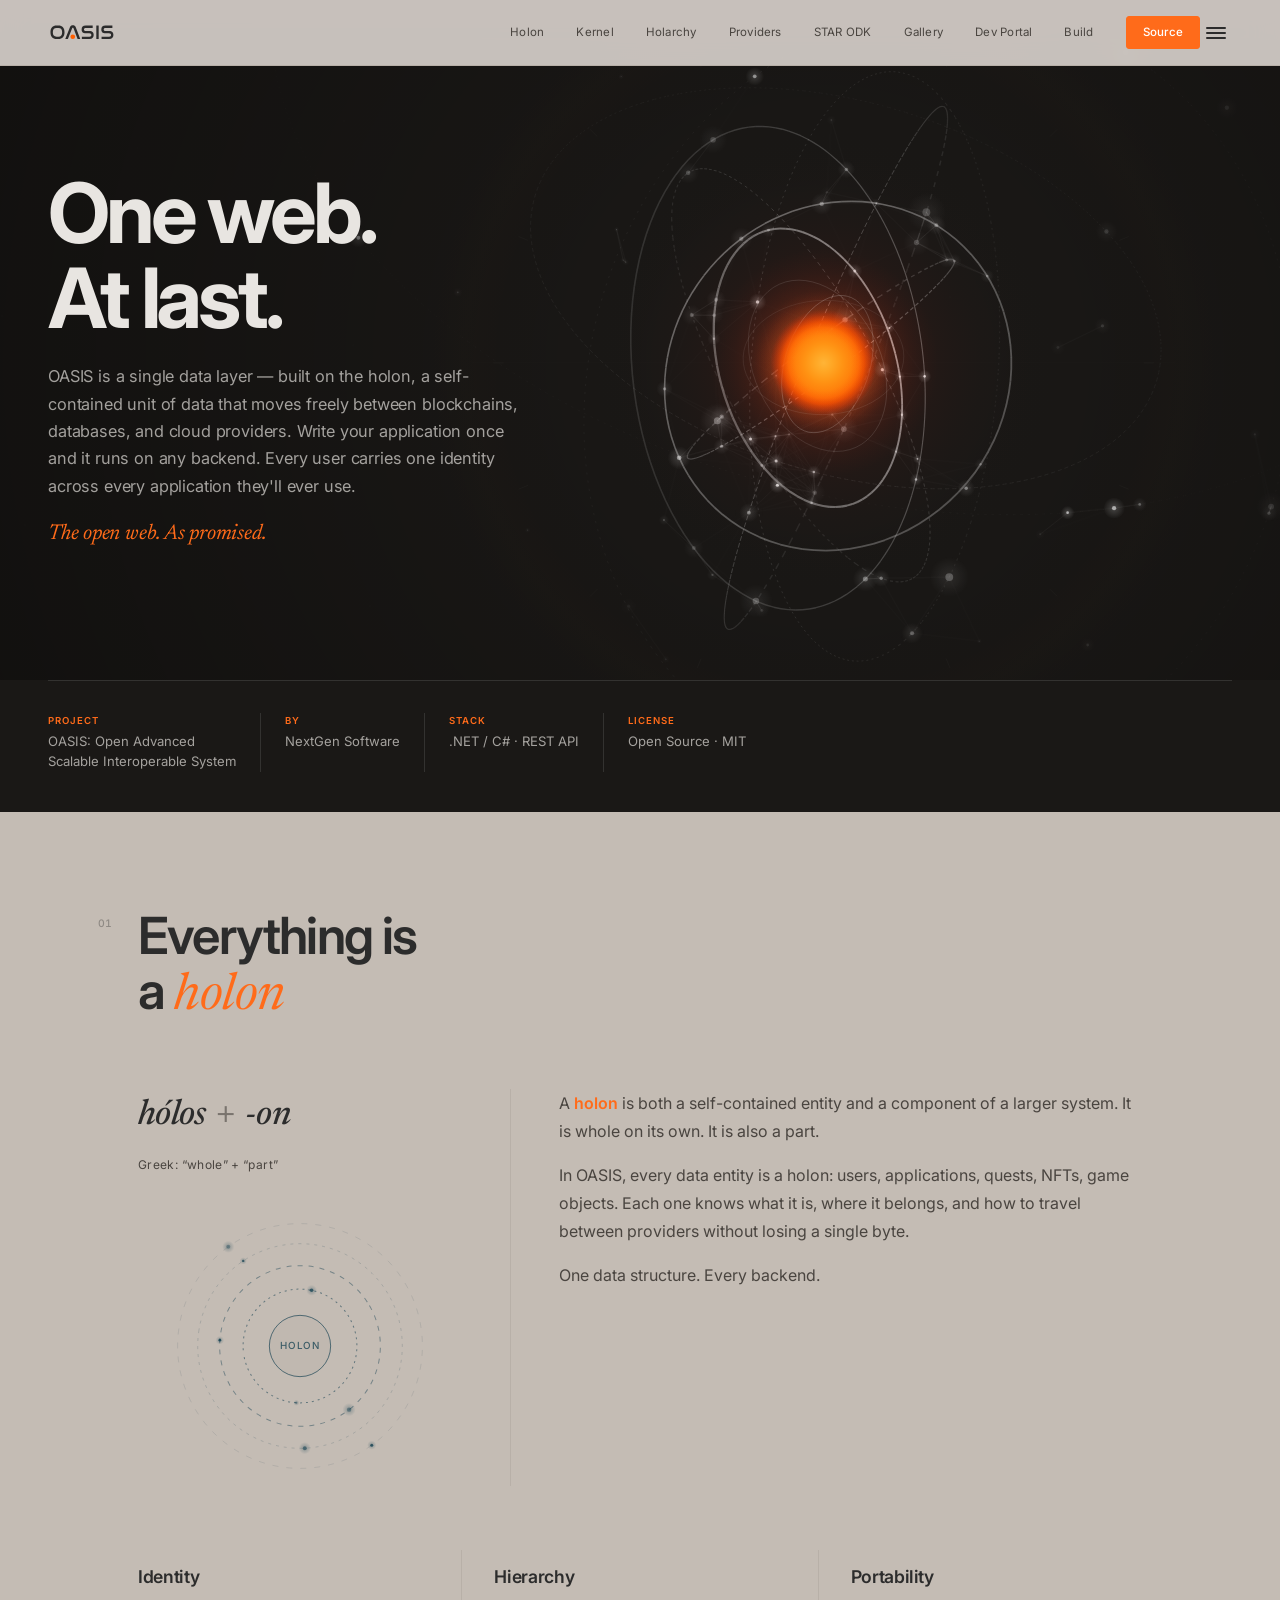
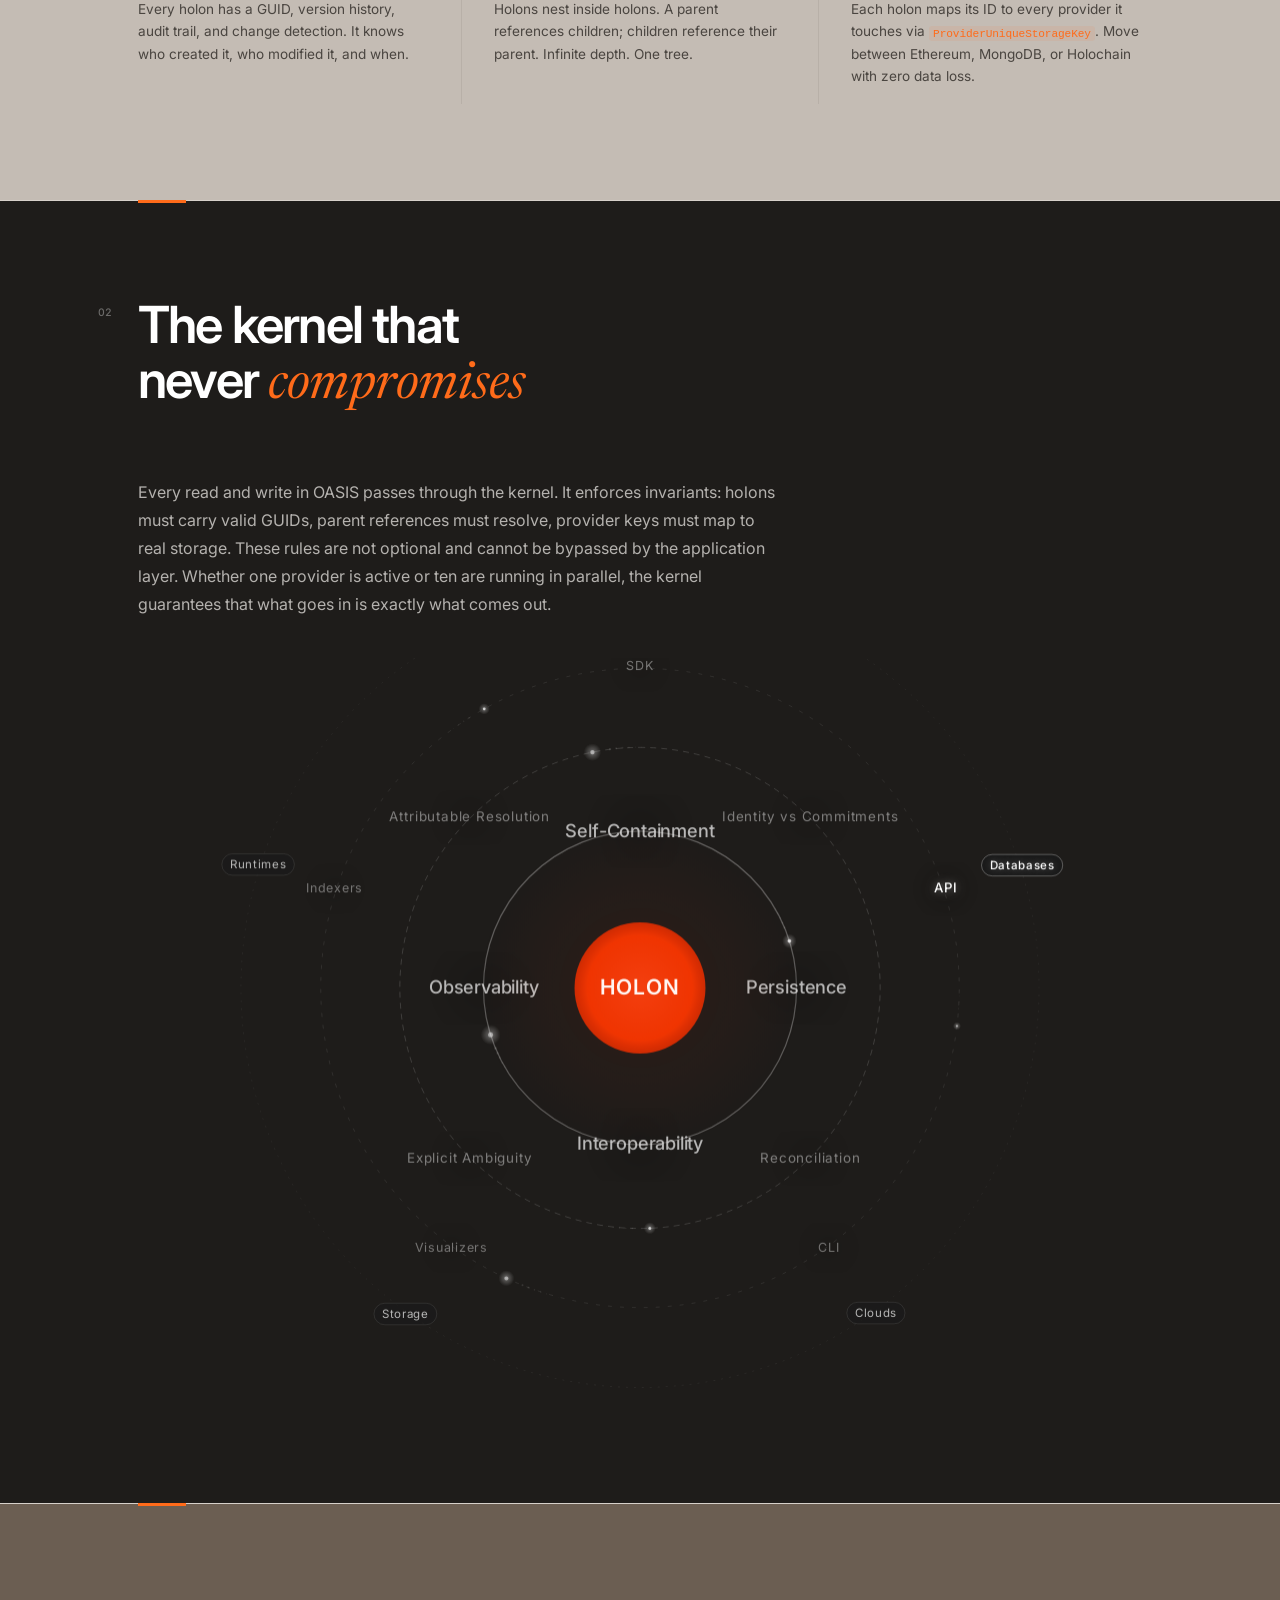
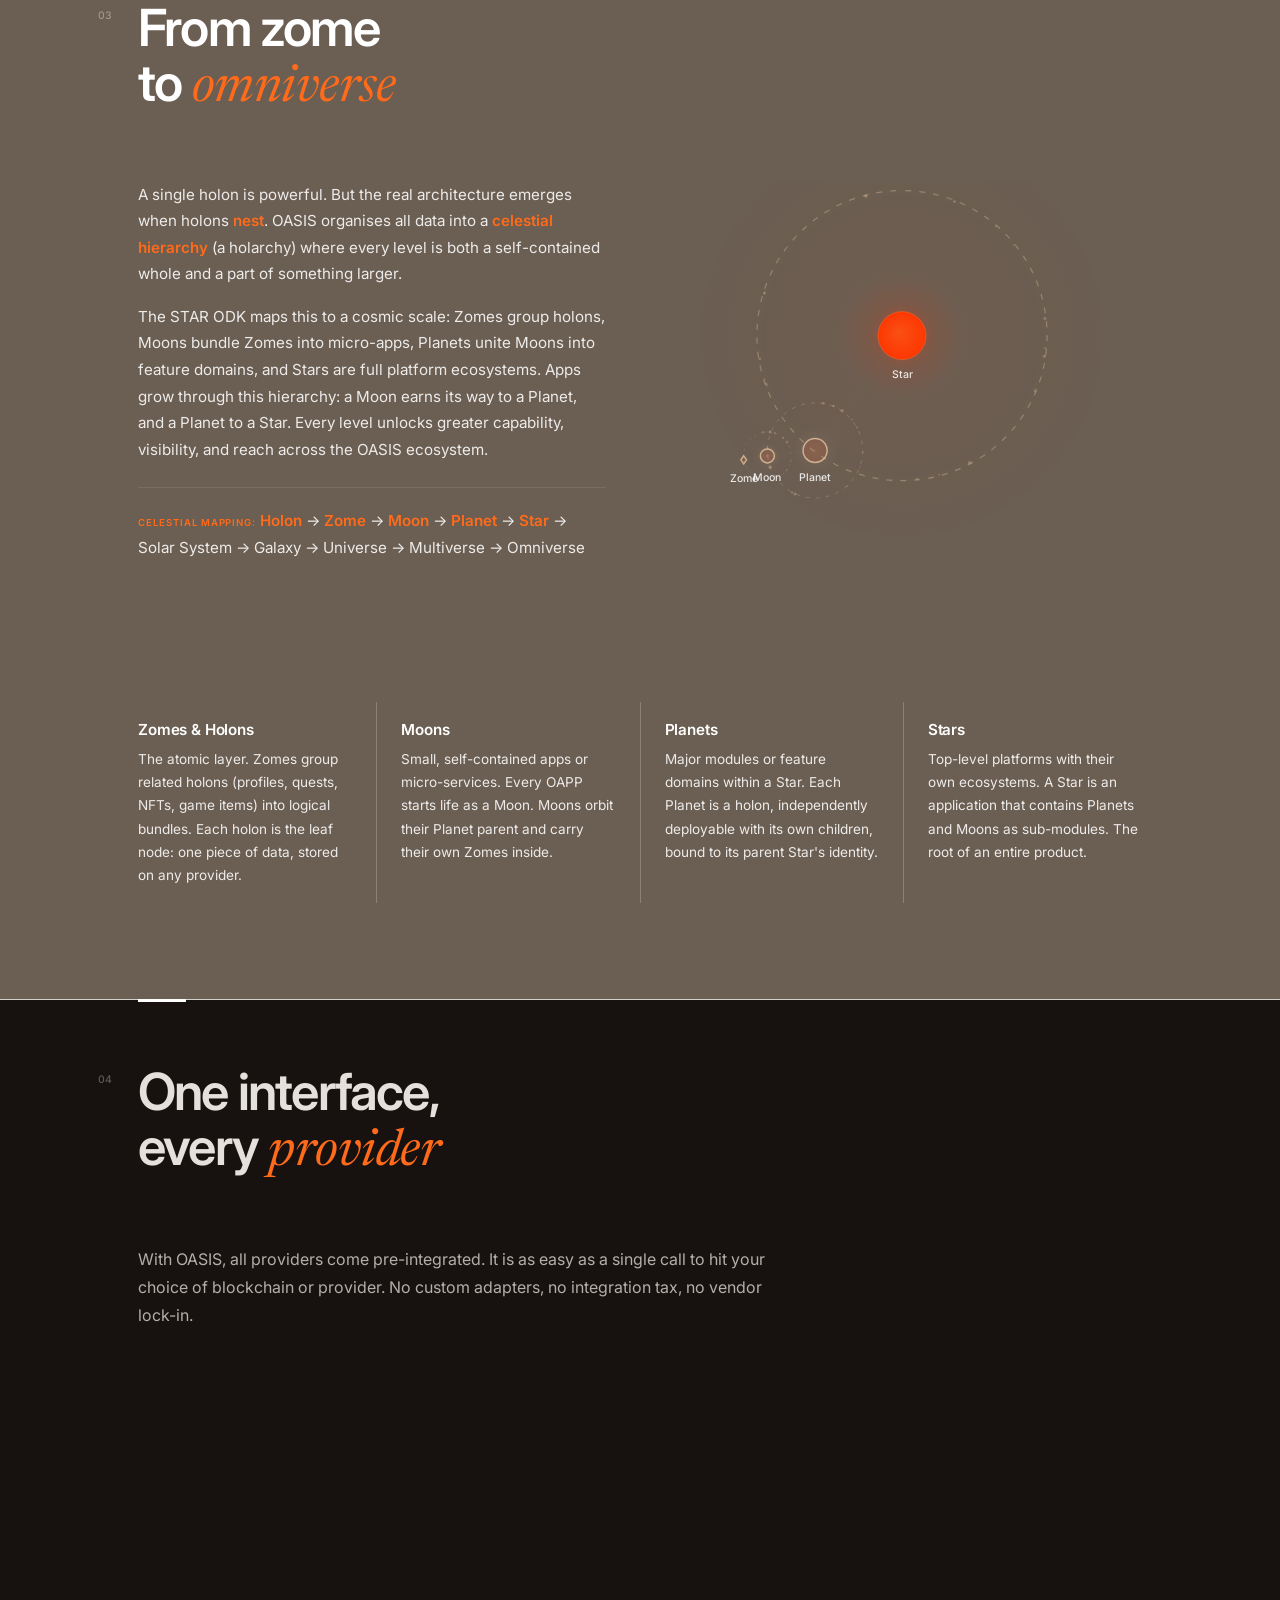
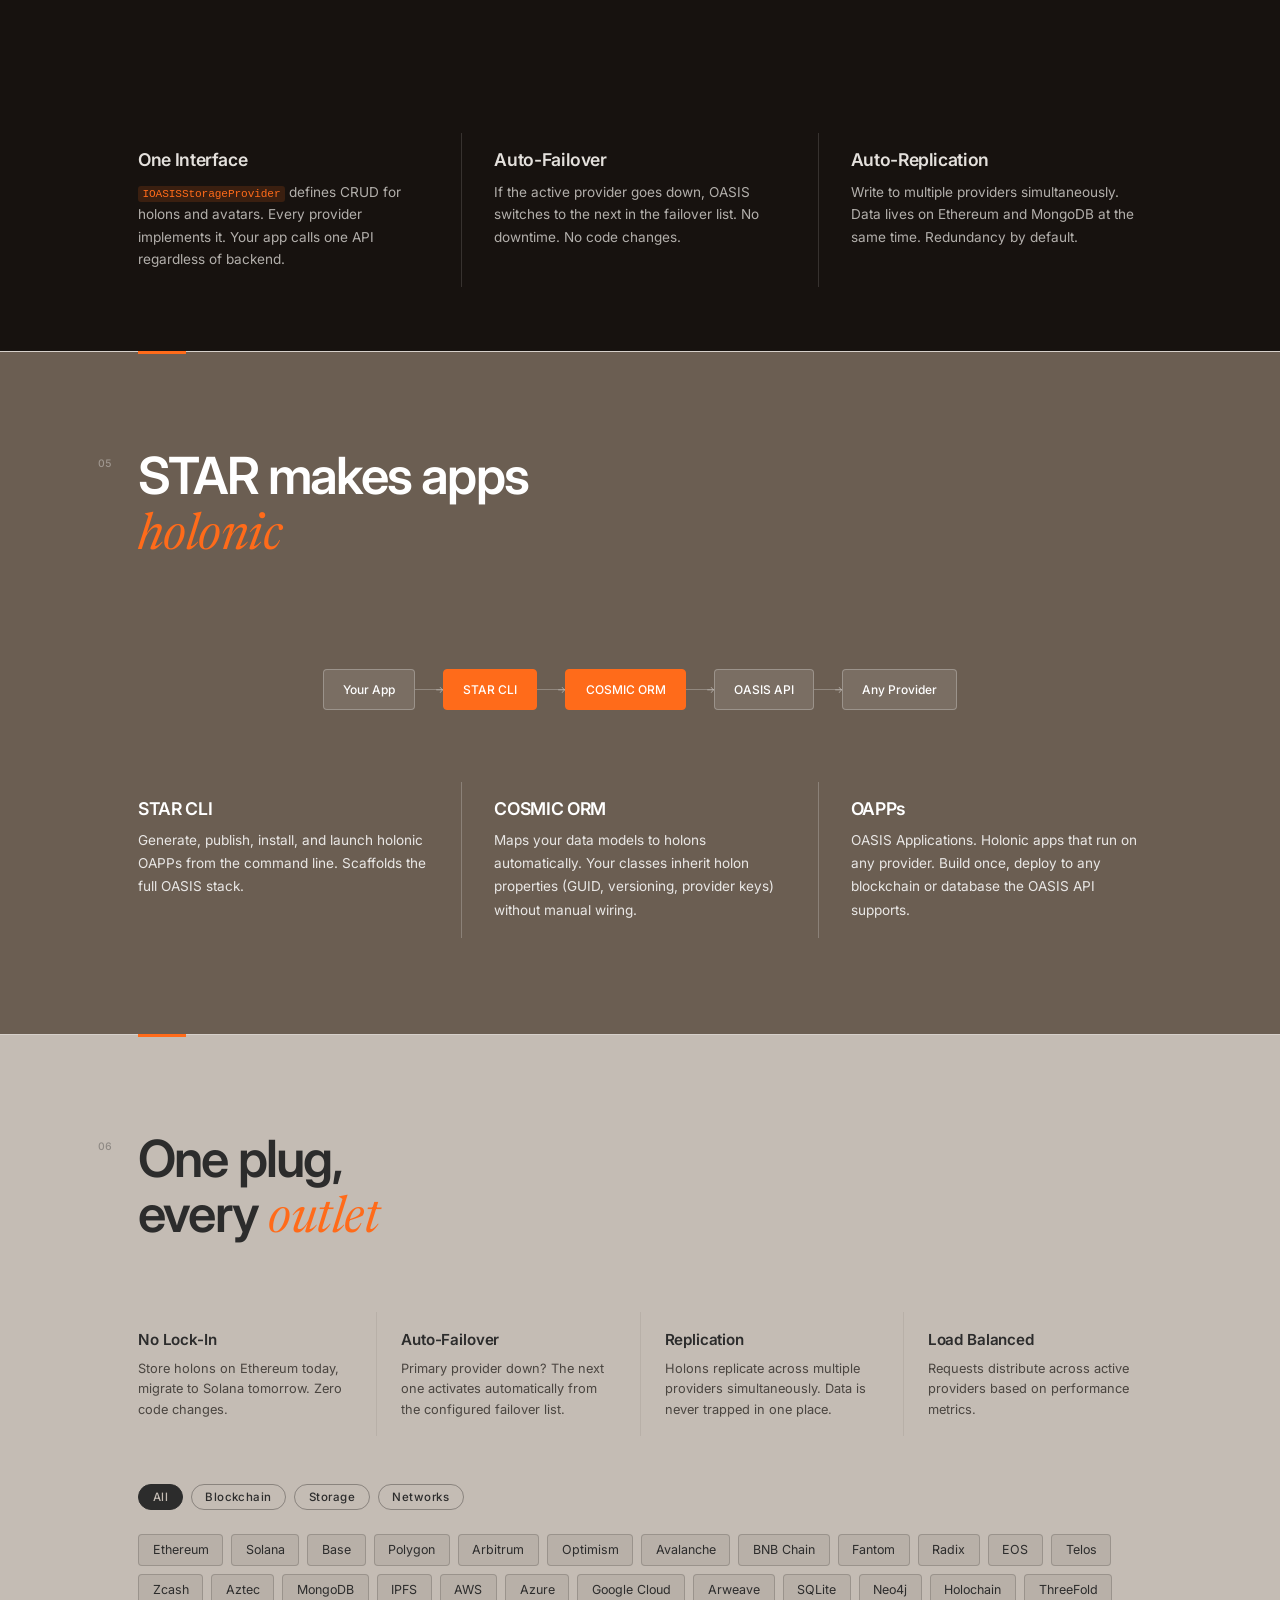
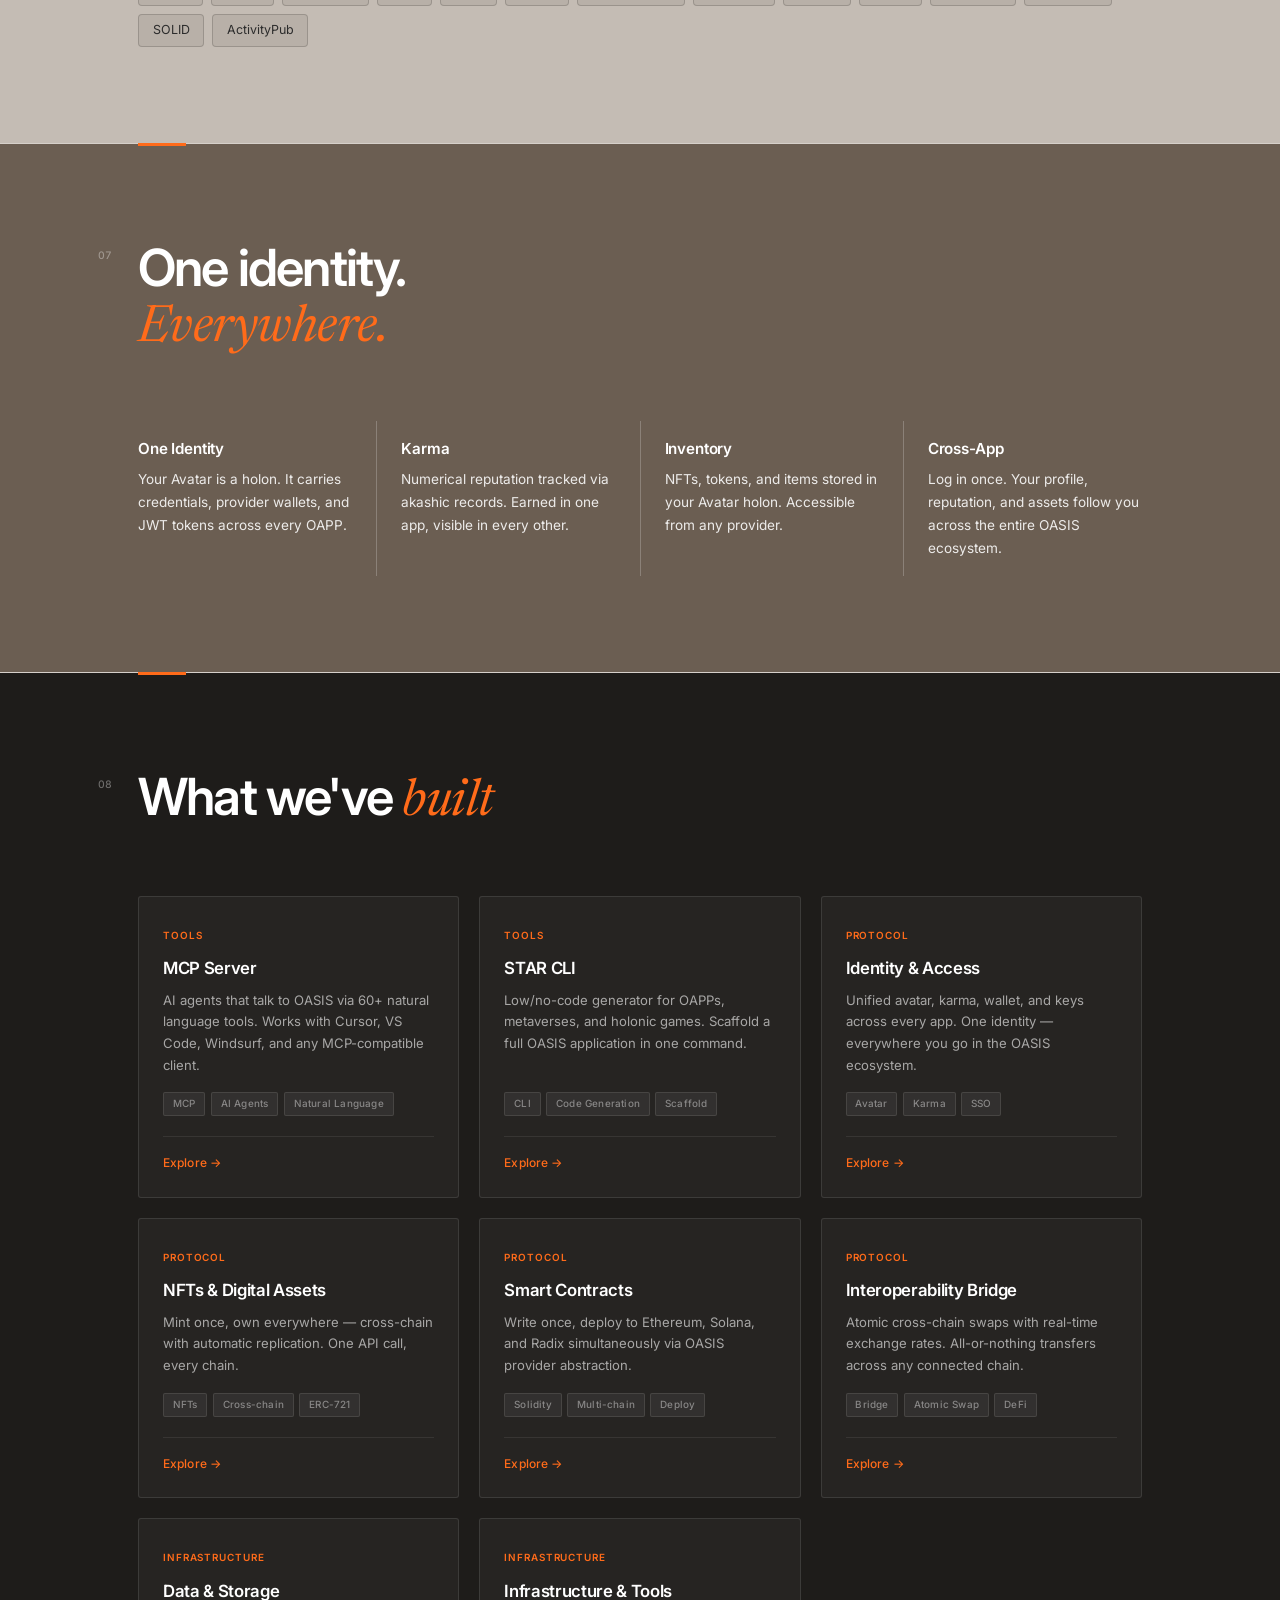
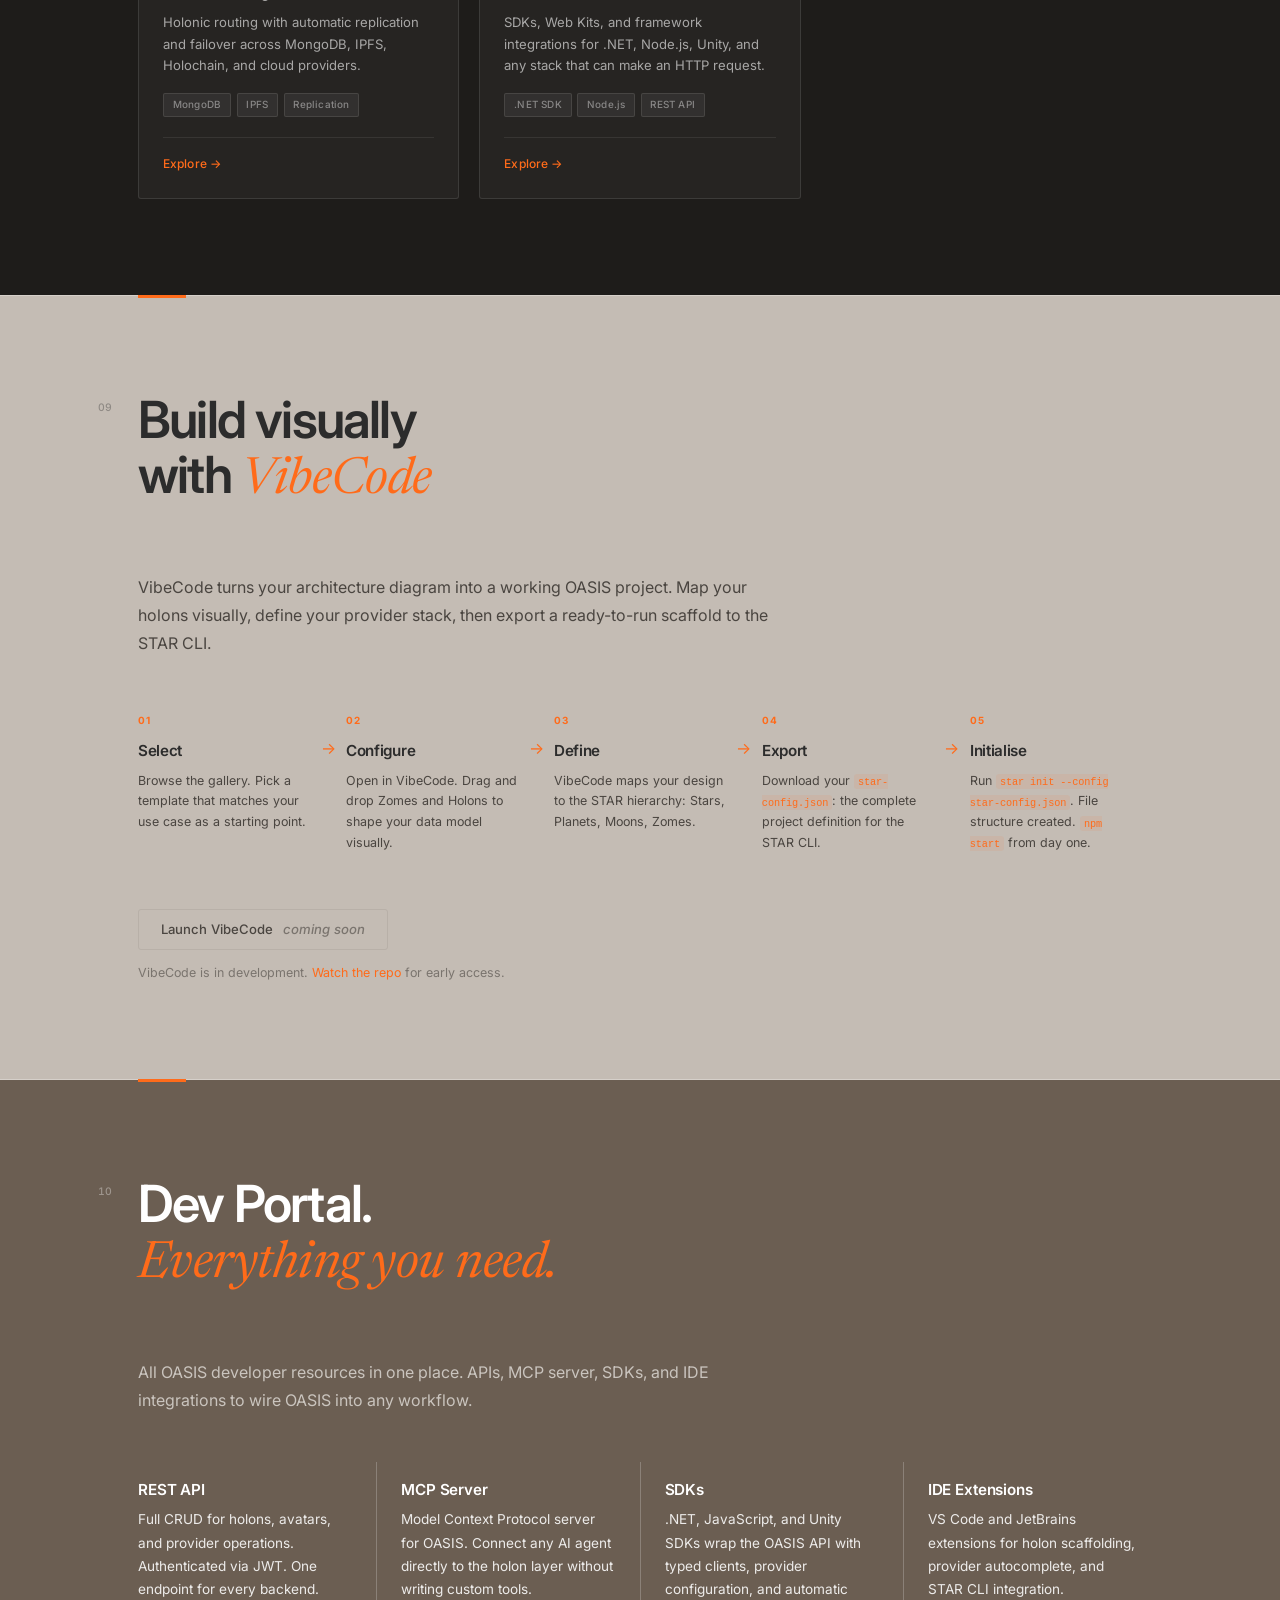
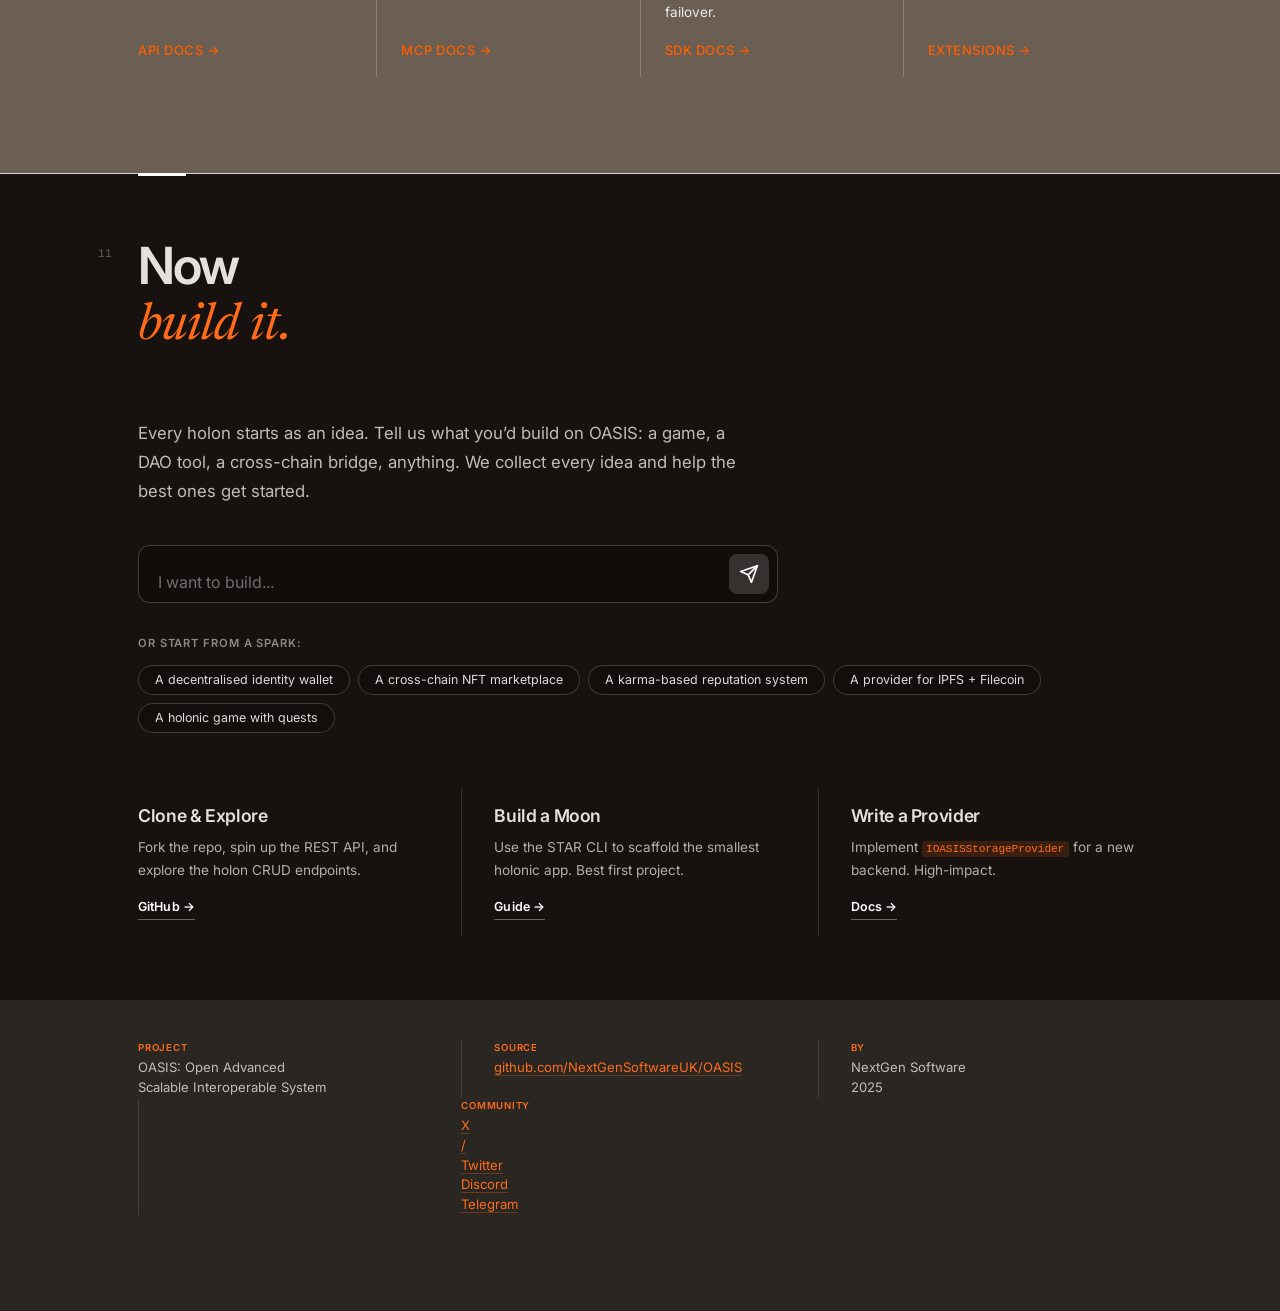
==== commit 6c29fb40: "fix: product.html — stop script execution after bad-slug redirect Co-Authored-By: Claude Sonnet 4.5 " ====
--- a/product.html
+++ b/product.html
@@ -91,6 +91,7 @@
 
   if (!product) {
     location.replace('index.html#gallery');
+    throw new Error(`Unknown product slug: ${slug}`);
   }
 
   // ── Populate hero ────────────────────────────────────────────────────────
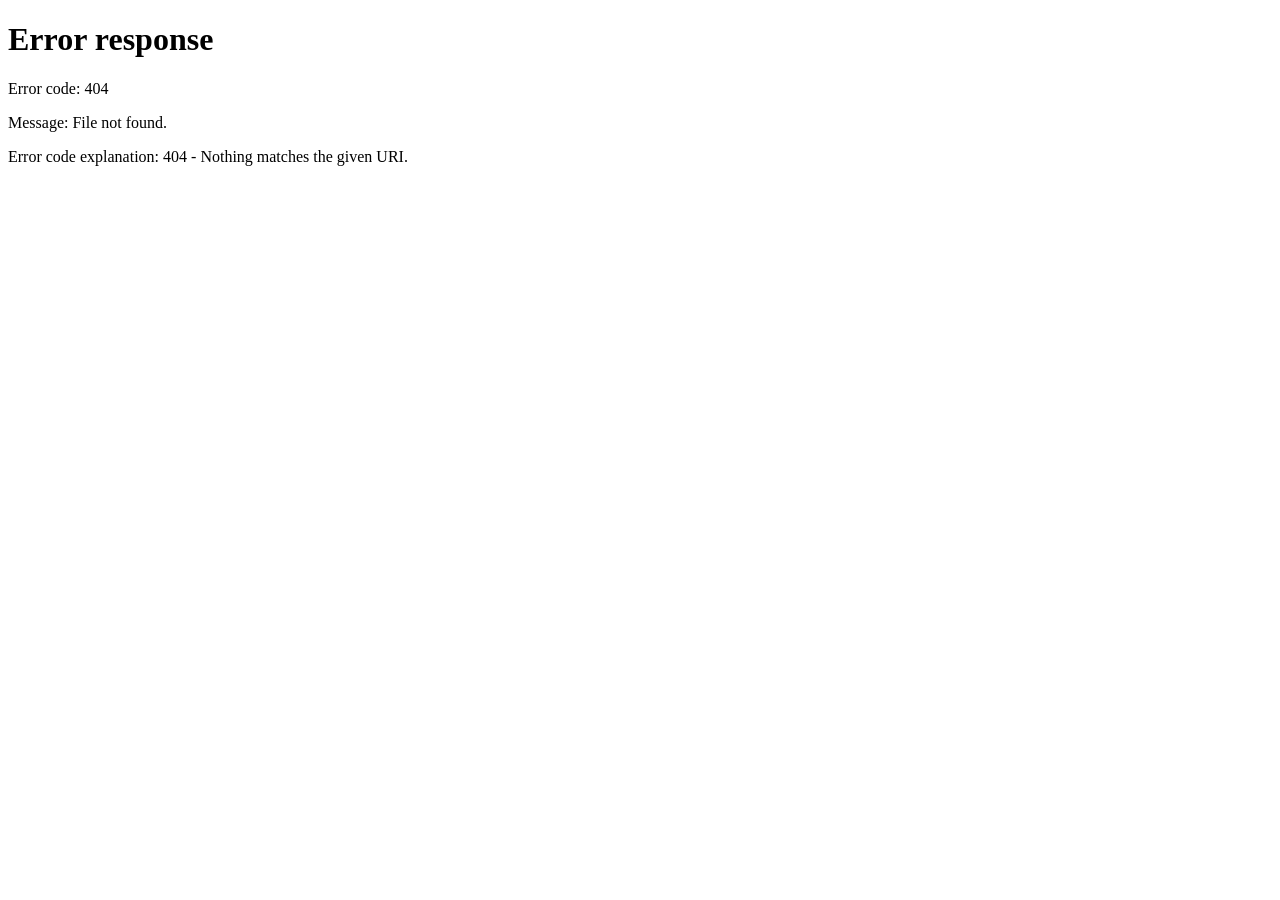
==== commit 7f90bb0d: "fix: use clean URLs (/product?p=) to avoid serve stripping query string on .html redirect Co-Authore" ====
--- a/product.html
+++ b/product.html
@@ -29,7 +29,7 @@
       <circle cx="200.746" cy="111.116" r="18.8842" fill="#FF5E00"/>
     </svg>
   </a>
-  <a href="index.html#gallery" class="pd-back">← Products</a>
+  <a href="index#gallery" class="pd-back">← Products</a>
 </nav>
 
 <!-- HERO -->
@@ -90,7 +90,7 @@
   const product = PRODUCTS[slug];
 
   if (!product) {
-    location.replace('index.html#gallery');
+    location.replace('index#gallery');
     throw new Error(`Unknown product slug: ${slug}`);
   }
 
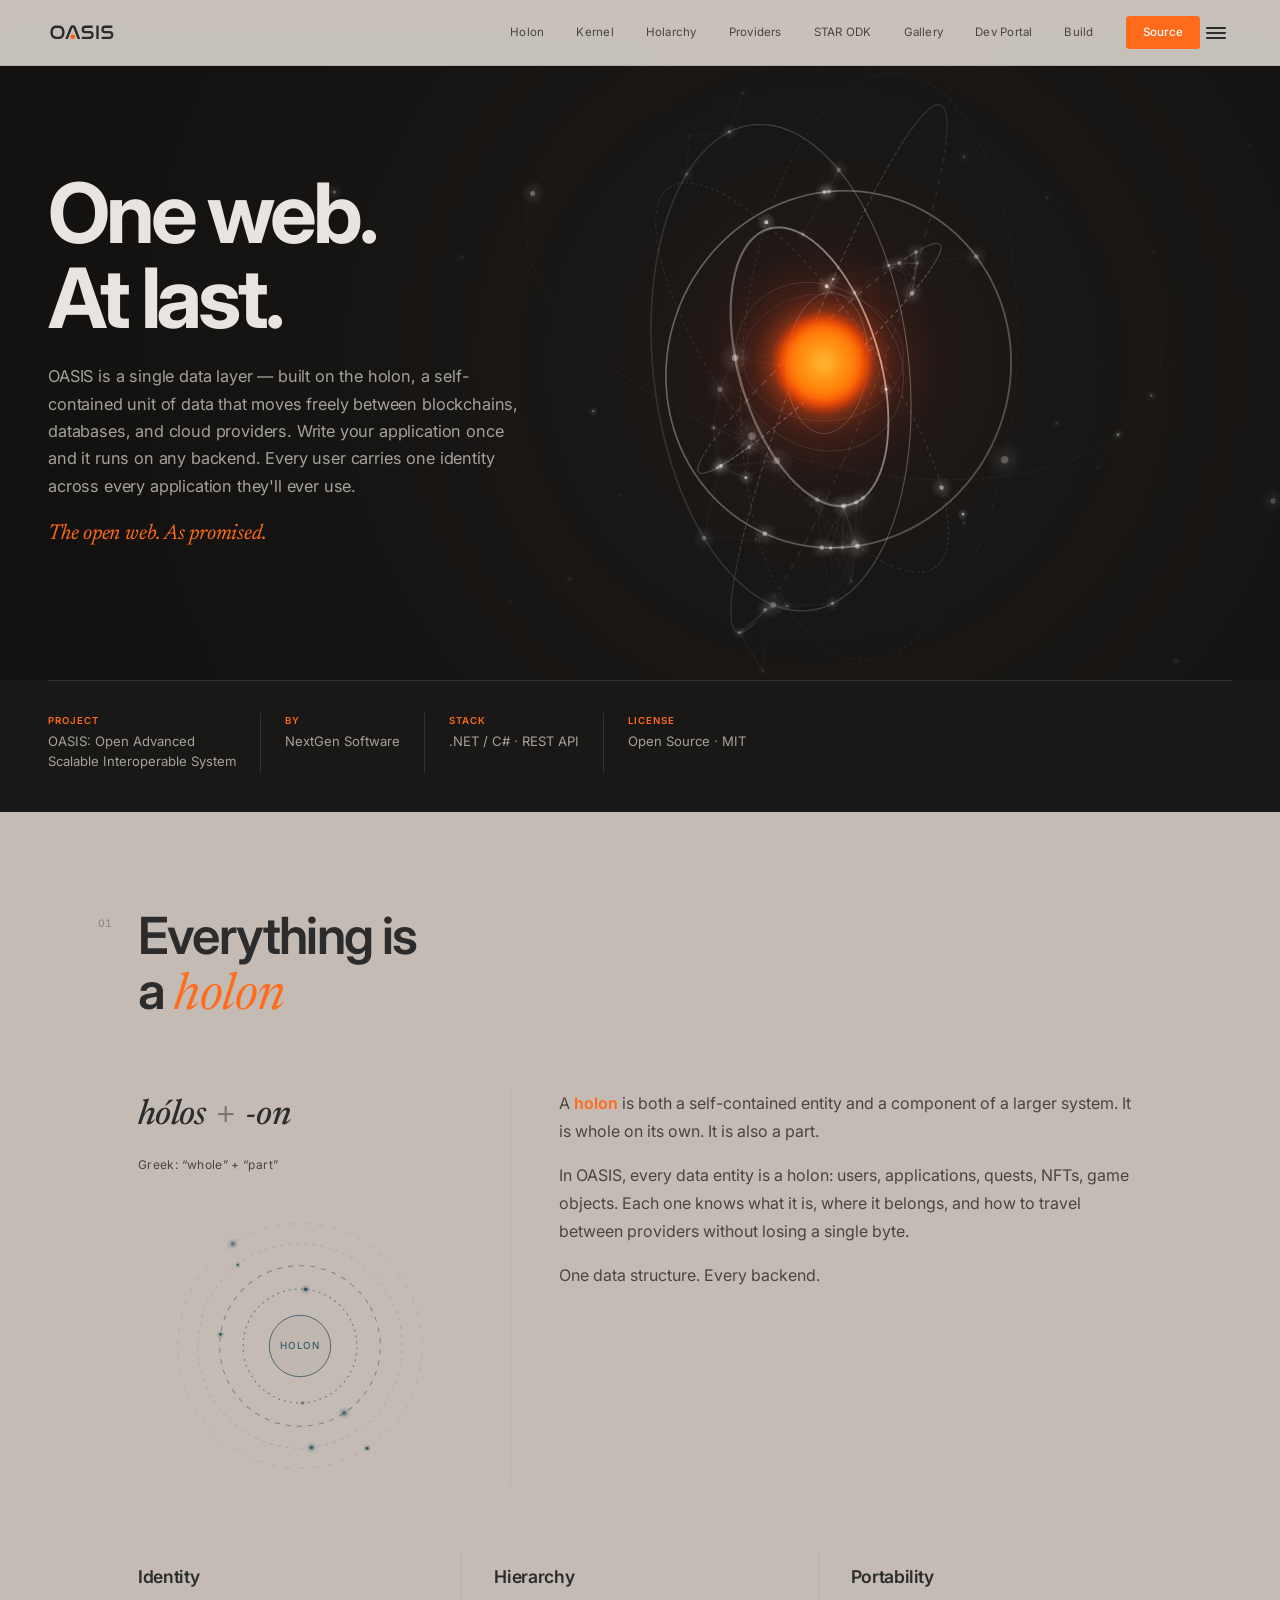
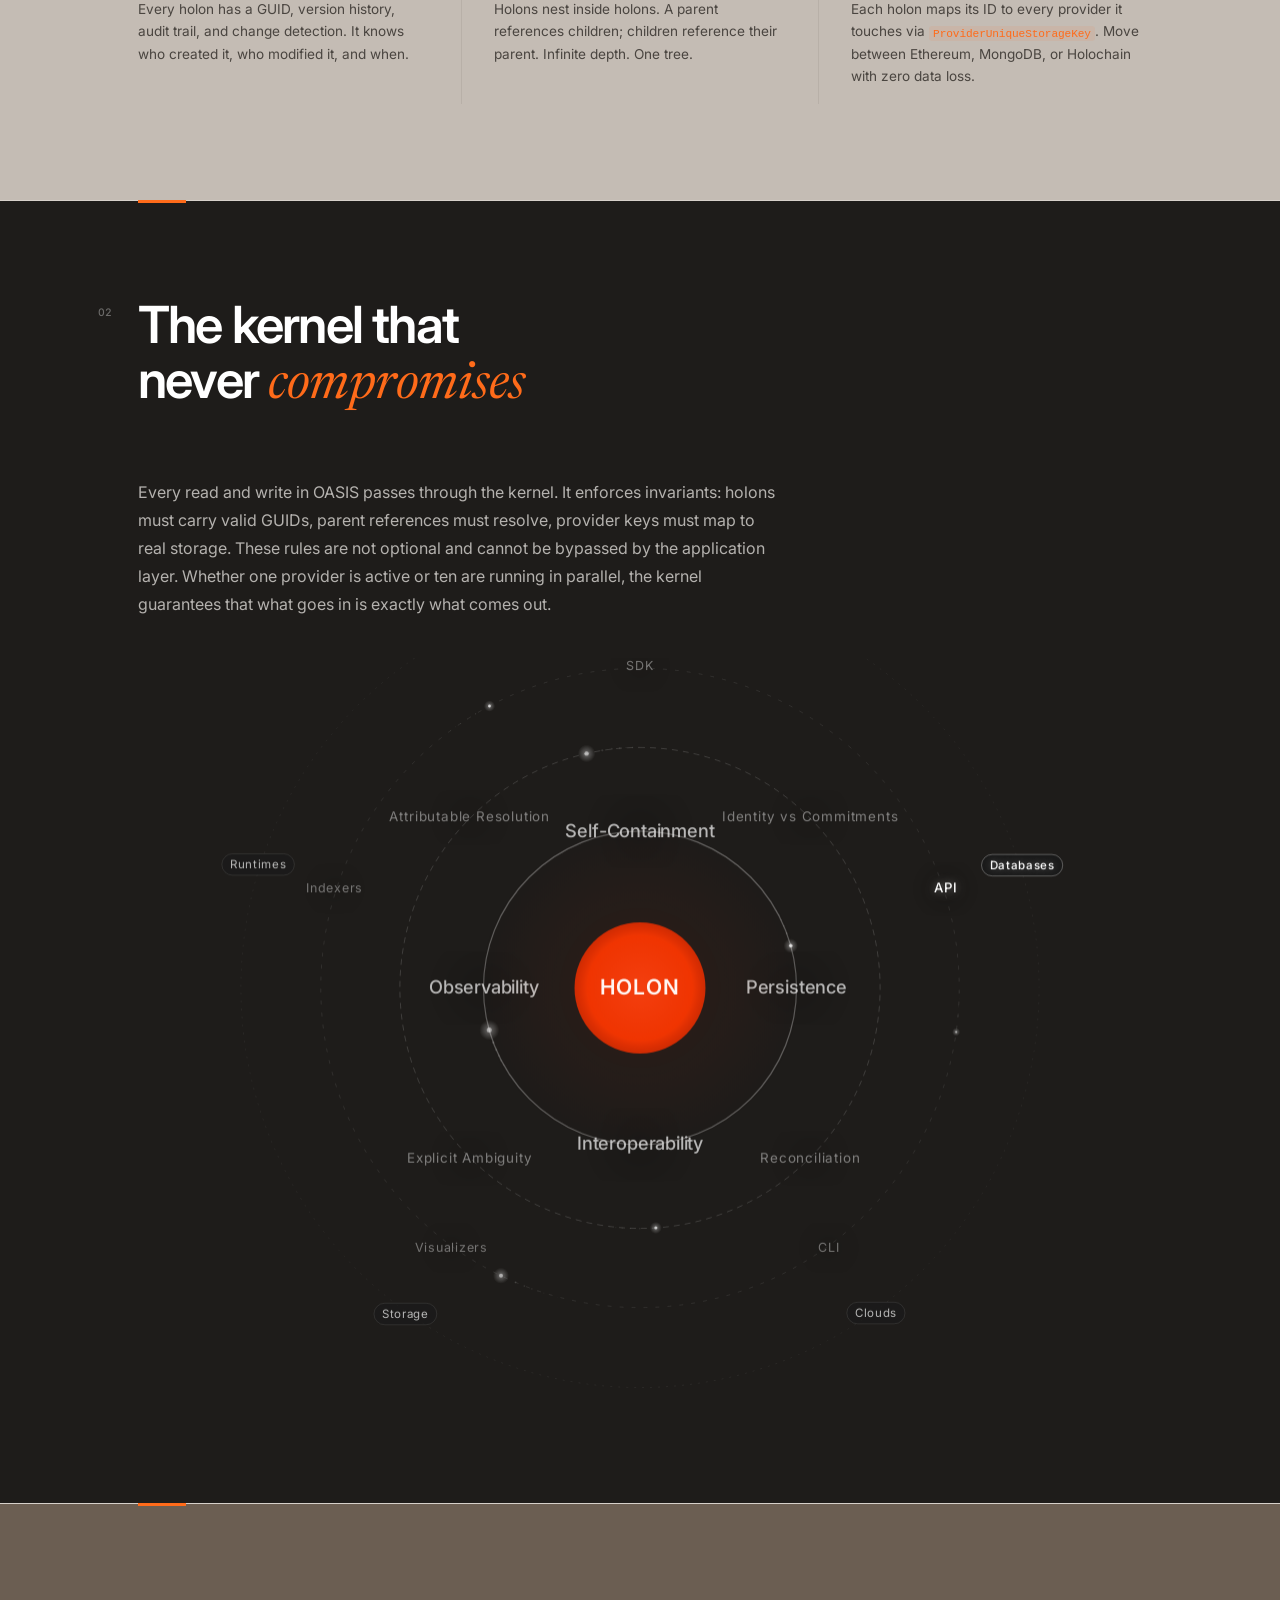
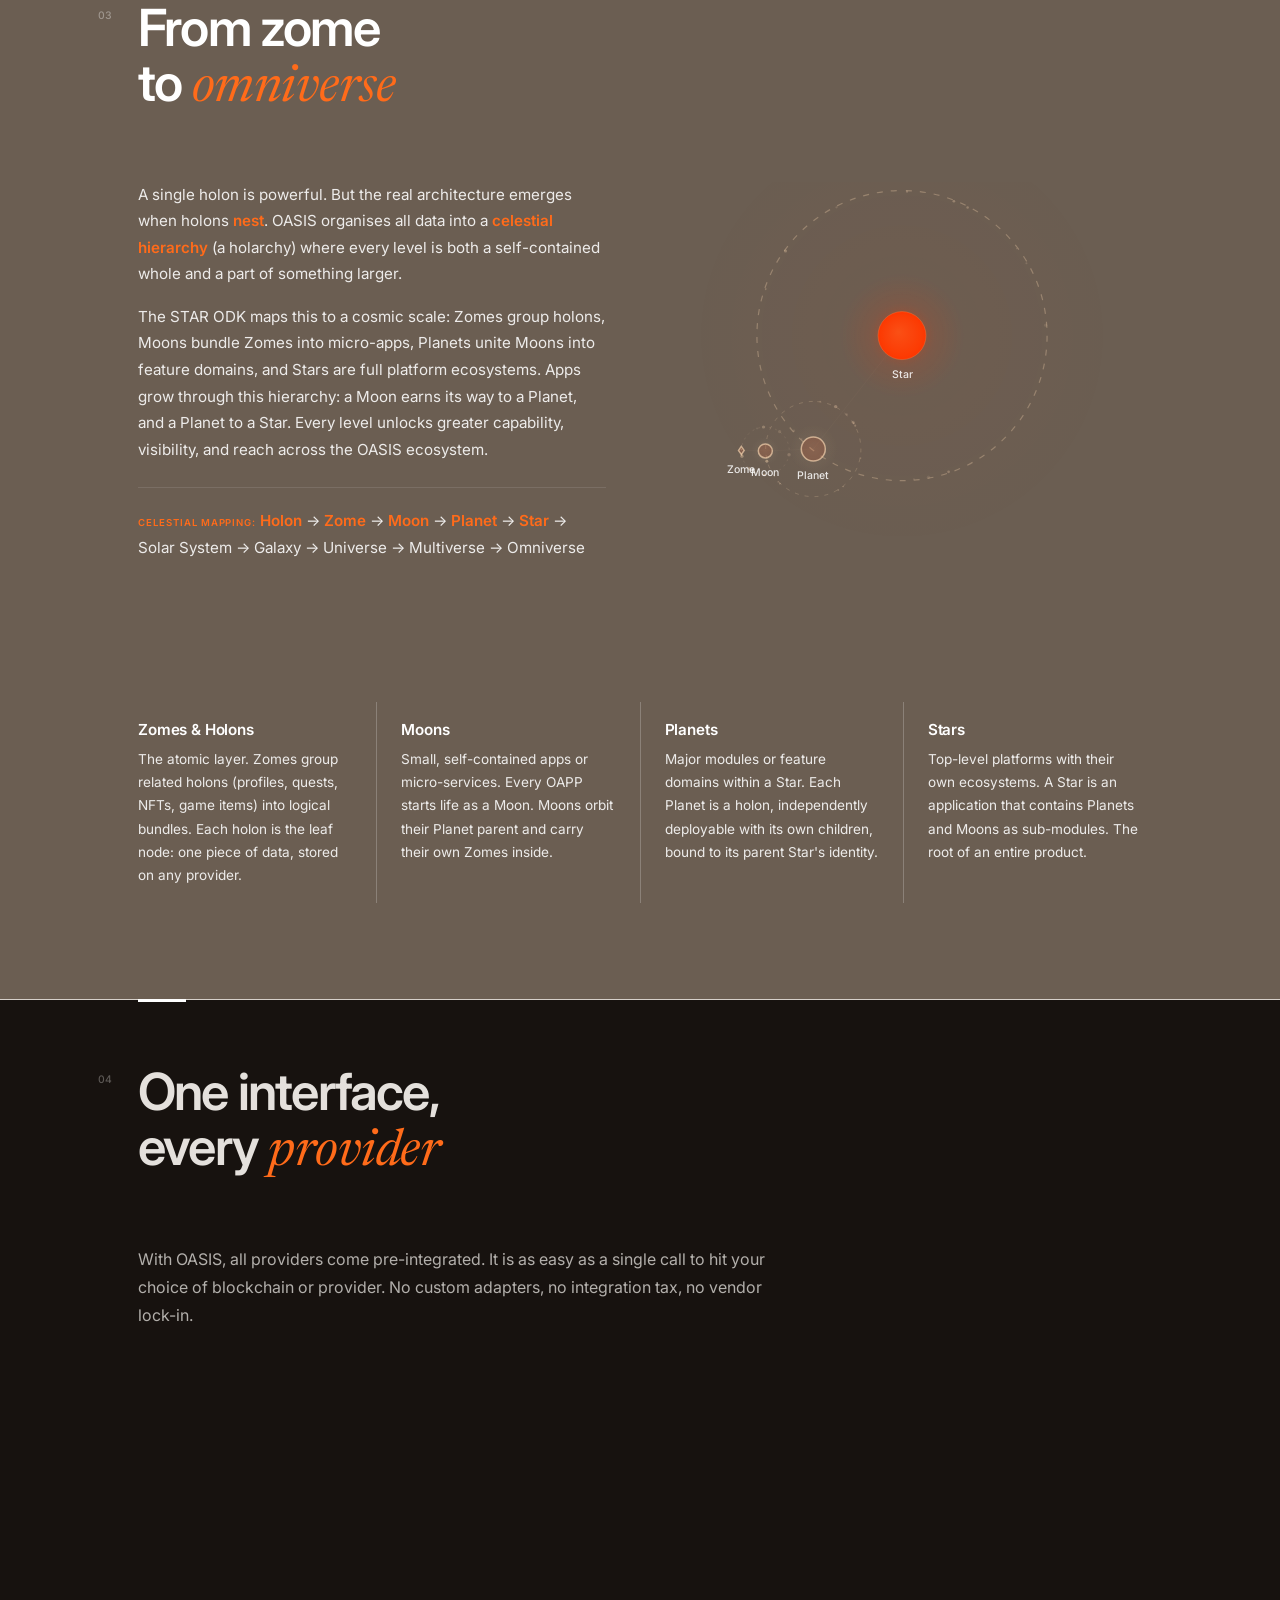
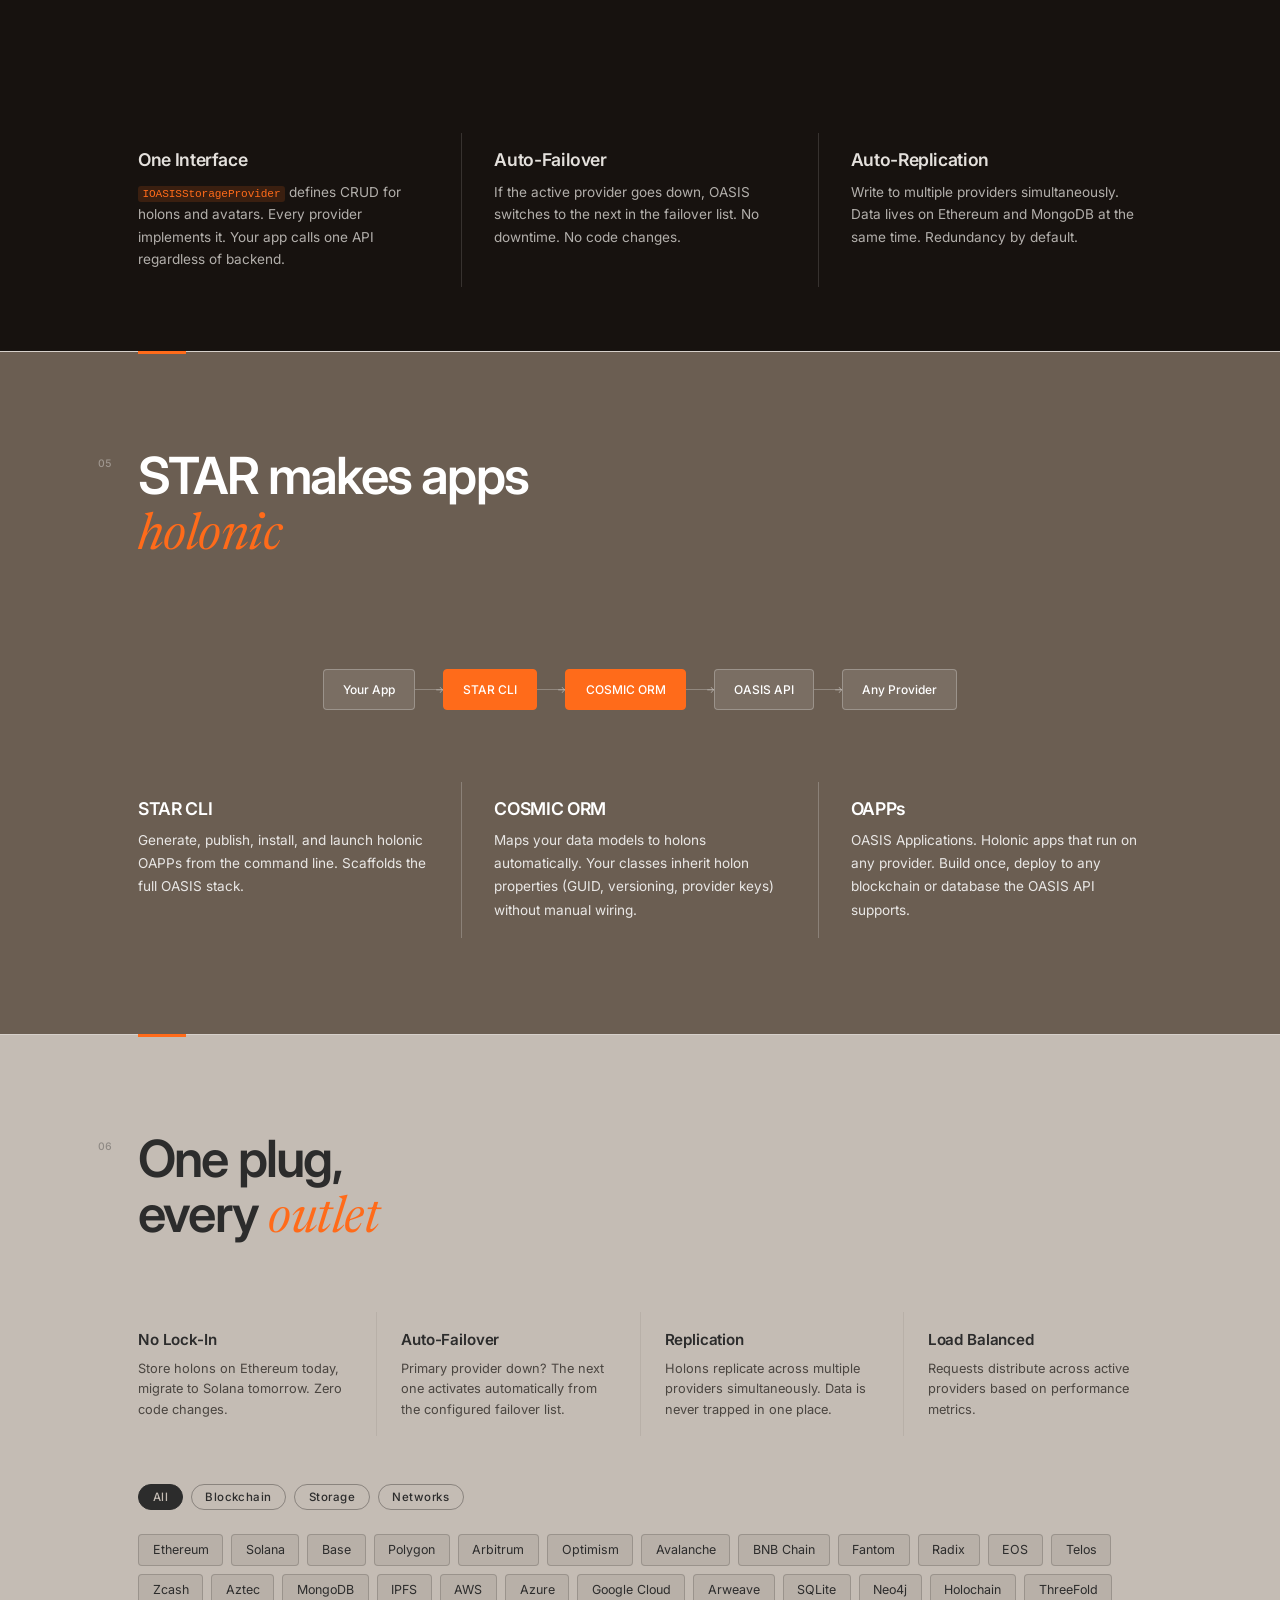
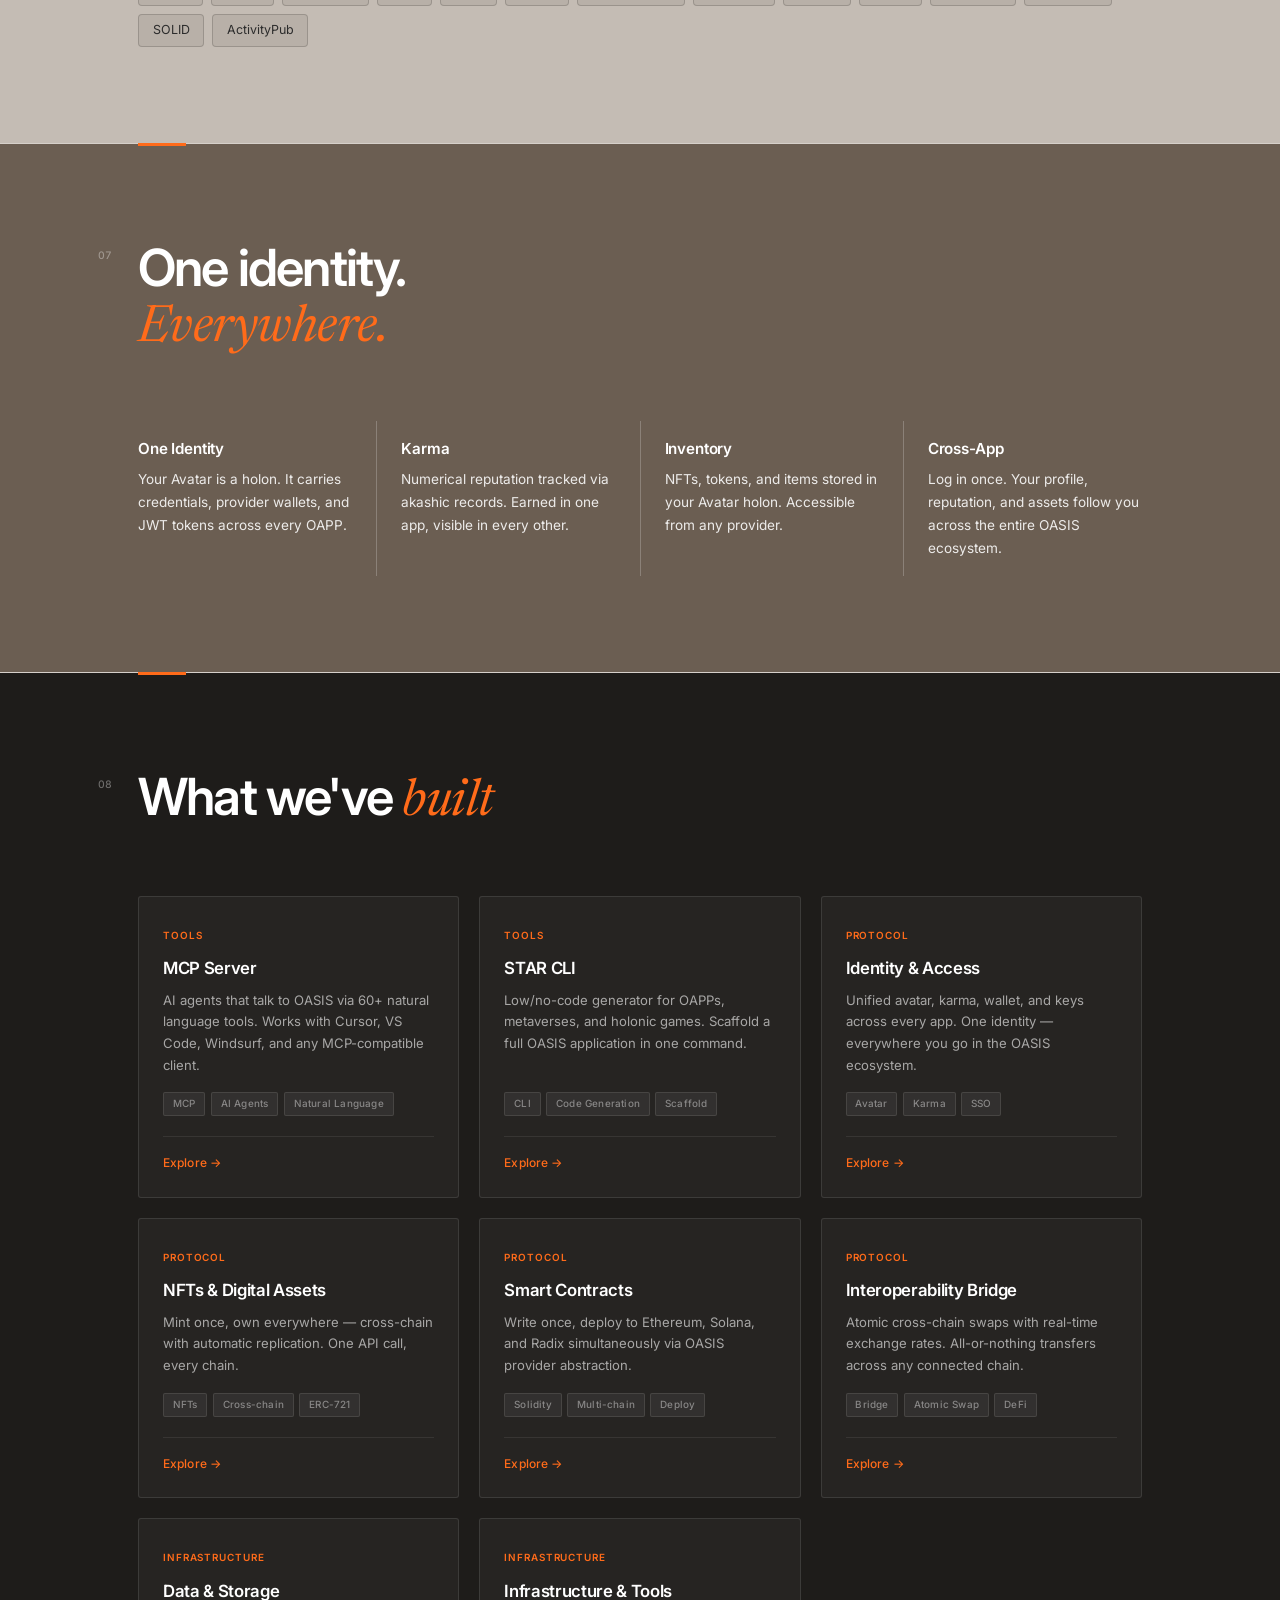
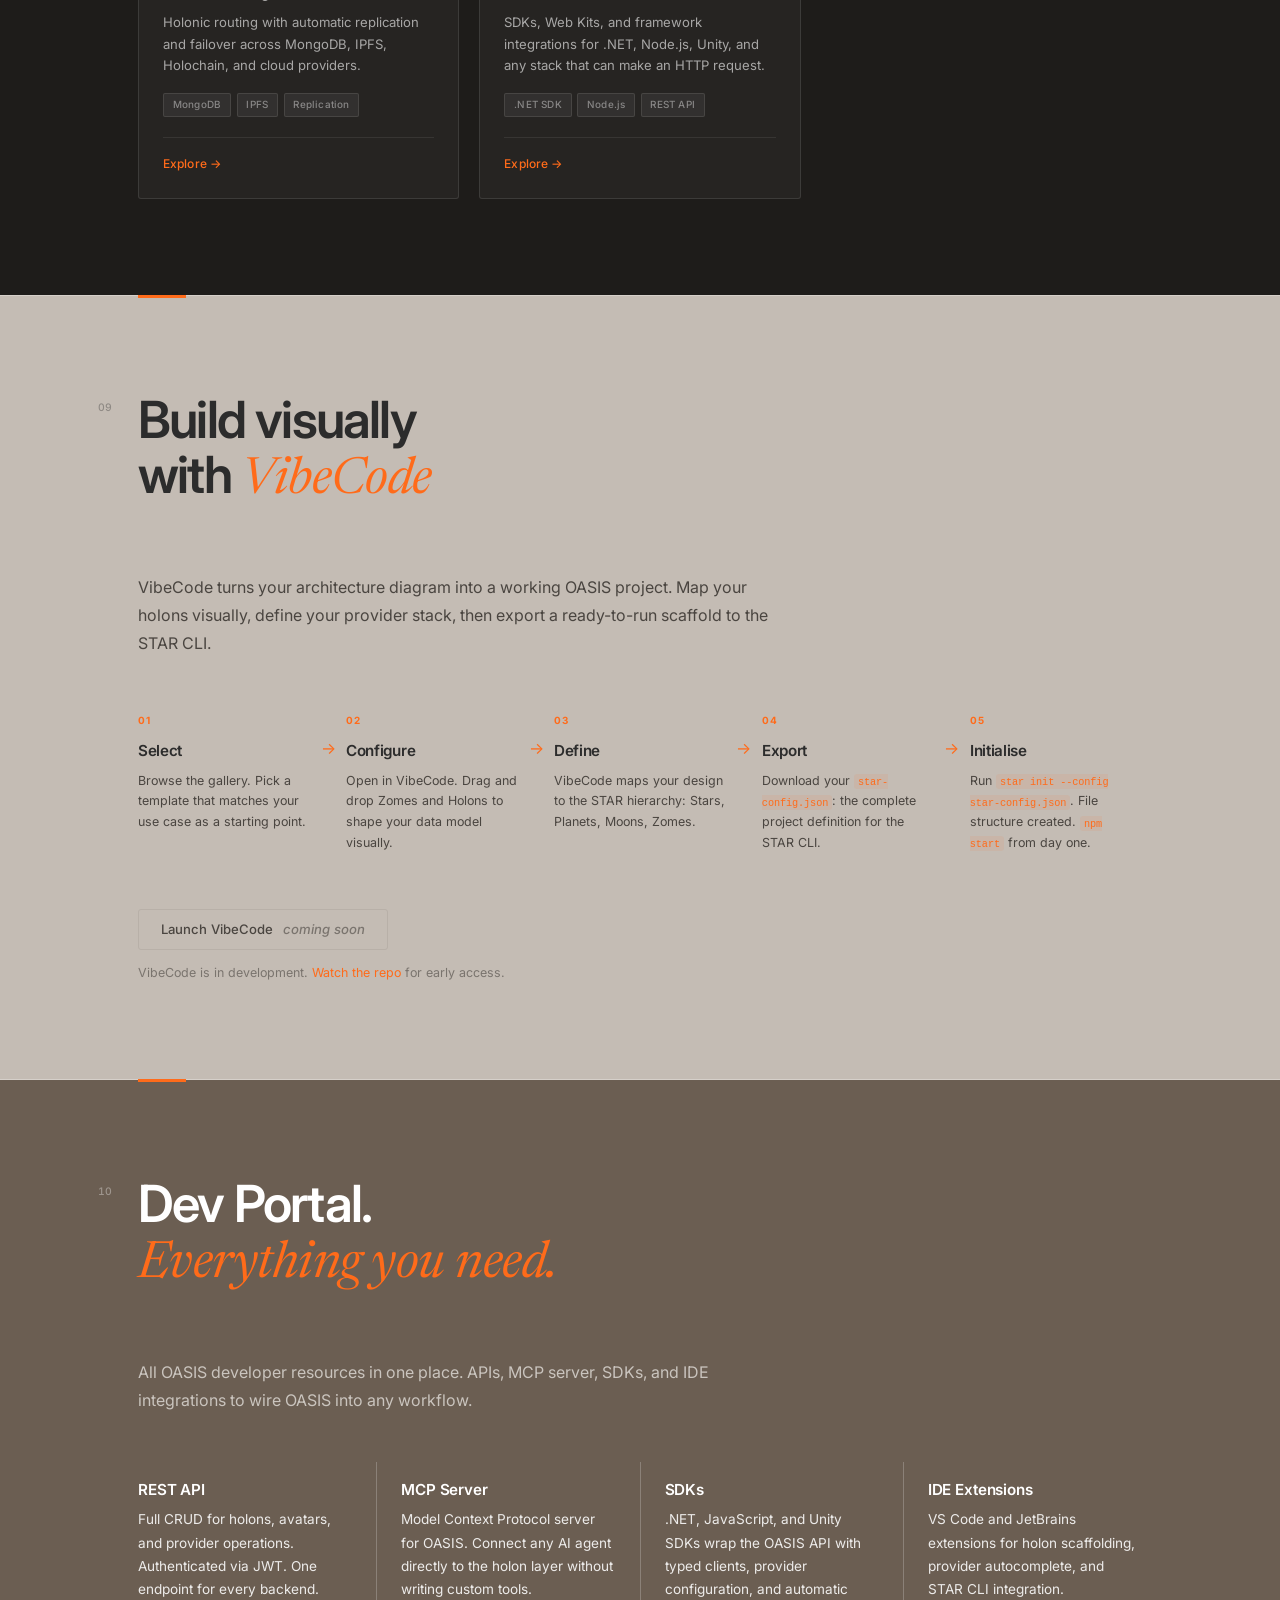
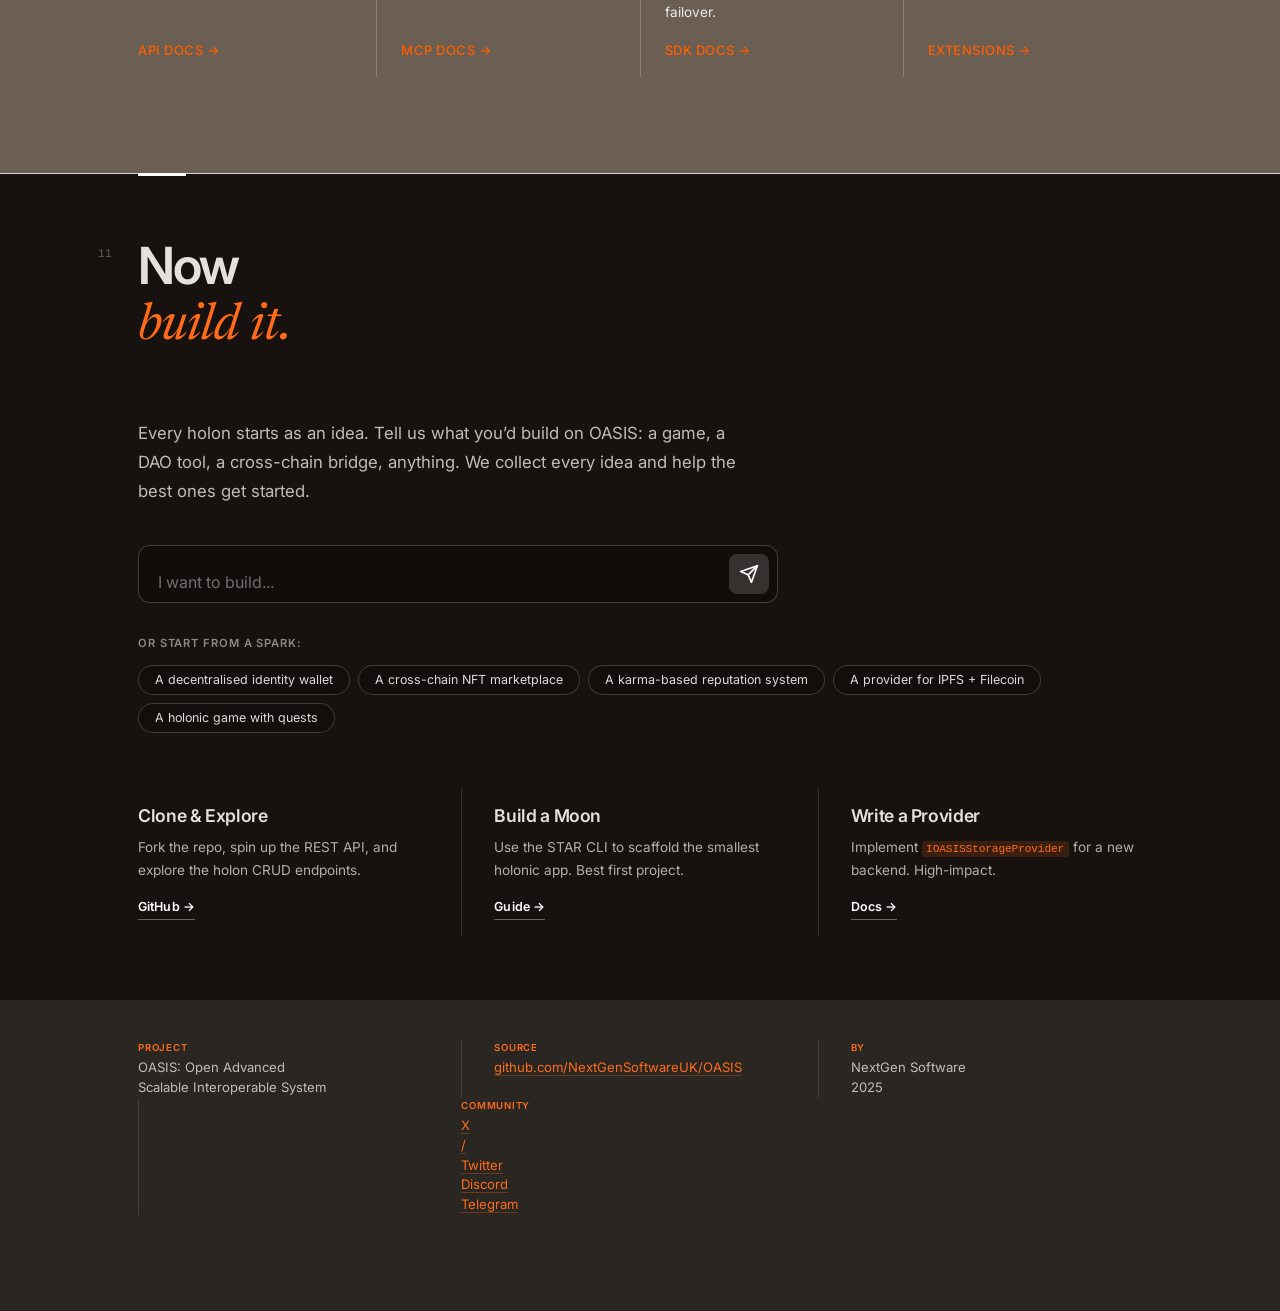
==== commit 28767b70: "redesign: elevate product page to match Swiss editorial design language - Hero: full dark treatment " ====
--- a/product.html
+++ b/product.html
@@ -29,7 +29,7 @@
       <circle cx="200.746" cy="111.116" r="18.8842" fill="#FF5E00"/>
     </svg>
   </a>
-  <a href="index#gallery" class="pd-back">← Products</a>
+  <a href="index.html#gallery" class="pd-back">&larr; Products</a>
 </nav>
 
 <!-- HERO -->
@@ -38,6 +38,23 @@
     <span id="pd-category" class="pd-category"></span>
     <h1 id="pd-tagline" class="pd-tagline"></h1>
     <p id="pd-description" class="pd-description"></p>
+
+    <div class="pd-hero-meta" id="pd-hero-meta">
+      <div class="pd-meta-col">
+        <span class="pd-meta-label">Product</span>
+        <span class="pd-meta-value" id="pd-meta-name"></span>
+      </div>
+      <div class="vdiv"></div>
+      <div class="pd-meta-col">
+        <span class="pd-meta-label">Category</span>
+        <span class="pd-meta-value" id="pd-meta-category"></span>
+      </div>
+      <div class="vdiv"></div>
+      <div class="pd-meta-col">
+        <span class="pd-meta-label">Tags</span>
+        <span class="pd-meta-value" id="pd-meta-tags"></span>
+      </div>
+    </div>
   </div>
 </section>
 
@@ -51,12 +68,12 @@
 
 <!-- CTA STRIP -->
 <section class="pd-cta" id="pd-cta">
-  <a id="pd-docs-btn"   href="#" class="pd-cta-btn pd-cta-btn--primary">Docs →</a>
-  <a id="pd-github-btn" href="#" class="pd-cta-btn pd-cta-btn--ghost">GitHub →</a>
+  <a id="pd-docs-btn"   href="#" class="pd-cta-btn pd-cta-btn--primary">Documentation &rarr;</a>
+  <a id="pd-github-btn" href="#" class="pd-cta-btn pd-cta-btn--ghost">View on GitHub &rarr;</a>
 </section>
 
 <!-- FOOTER -->
-<div class="footer reveal">
+<div class="footer">
   <div class="footer-col">
     <span class="footer-label">Project</span>
     <span class="footer-value">OASIS: Open Advanced<br>Scalable Interoperable System</span>
@@ -90,7 +107,7 @@
   const product = PRODUCTS[slug];
 
   if (!product) {
-    location.replace('index#gallery');
+    location.replace('index.html#gallery');
     throw new Error(`Unknown product slug: ${slug}`);
   }
 
@@ -100,11 +117,16 @@
   document.getElementById('pd-tagline').innerHTML       = product.tagline;
   document.getElementById('pd-description').textContent = product.description;
 
+  // ── Populate hero metadata ─────────────────────────────────────────────
+  document.getElementById('pd-meta-name').textContent     = product.name;
+  document.getElementById('pd-meta-category').textContent = product.category;
+  document.getElementById('pd-meta-tags').textContent     = product.tags.join(' · ');
+
   // ── Build feature list ───────────────────────────────────────────────────
   const featuresEl = document.getElementById('pd-features');
   product.features.forEach((f, i) => {
     const div = document.createElement('div');
-    div.className = 'pd-feature';
+    div.className = 'pd-feature' + (i === 0 ? ' is-active' : '');
     div.dataset.featureIndex = i;
 
     const codeBlock = f.code
@@ -132,9 +154,10 @@
   const canvas = document.getElementById('pd-canvas');
   const anim   = await import(`./js/anim/${product.animation}.js`);
   anim.init(canvas);
+  anim.setFeature(0);
   anim.start();
 
-  // ── IntersectionObserver: feature scroll → setFeature ───────────────────
+  // ── IntersectionObserver: feature scroll → setFeature ─────────────────
   const featObs = new IntersectionObserver((entries) => {
     entries.forEach(e => {
       if (!e.isIntersecting) return;
@@ -151,7 +174,7 @@
 
   document.querySelectorAll('.pd-feature').forEach(el => featObs.observe(el));
 
-  // ── IntersectionObserver: pause animation when off-screen ────────────────
+  // ── IntersectionObserver: pause animation when off-screen ──────────────
   const visObs = new IntersectionObserver((entries) => {
     entries.forEach(e => {
       if (e.isIntersecting) anim.start(); else anim.stop();
--- a/css/product.css
+++ b/css/product.css
@@ -1,20 +1,23 @@
 /* ═══════════════════════════════════════
    product.css — Product detail page styles
-   Sticky-split layout + hero + CTA strip
+   Swiss editorial · Sticky-split layout
    ═══════════════════════════════════════ */
 
 /* ── Product nav ─────────────────────────────────────────────────────────── */
 .pd-nav {
-  position: sticky;
+  position: fixed;
   top: 0;
+  left: 0;
+  right: 0;
   z-index: 100;
   display: flex;
   align-items: center;
   justify-content: space-between;
-  padding: 0 var(--pad);
-  height: 56px;
-  background: var(--bg-sage);
-  border-bottom: 1px solid rgba(30,28,26,0.12);
+  padding: 1rem var(--page-pad);
+  background: rgba(214,208,202,0.92);
+  backdrop-filter: blur(16px);
+  -webkit-backdrop-filter: blur(16px);
+  border-bottom: 1px solid var(--border);
 }
 
 .pd-nav-logo {
@@ -25,85 +28,156 @@
 }
 
 .pd-nav-logo .nav-logo-svg {
-  height: 24px;
+  height: 1.15rem;
   width: auto;
   color: var(--black);
 }
 
 .pd-back {
   font-family: var(--font-sans);
-  font-size: 0.78rem;
+  font-size: 0.72rem;
   font-weight: 500;
-  letter-spacing: 0.01em;
-  color: var(--black);
+  letter-spacing: 0.02em;
+  color: var(--gray);
   text-decoration: none;
-  opacity: 0.55;
-  transition: opacity 0.2s;
-}
-.pd-back:hover { opacity: 1; }
+  transition: color 0.3s;
+}
+.pd-back:hover { color: var(--orange); }
+
 
 /* ── Hero ─────────────────────────────────────────────────────────────────── */
 .pd-hero {
   position: relative;
   display: flex;
-  align-items: center;
-  gap: 3rem;
-  padding: 5rem var(--pad) 4rem;
-  background: var(--near-black);
+  align-items: flex-end;
+  padding: 10rem var(--page-pad) 4rem;
+  background: #1A1816;
+  color: rgba(239, 236, 232, 0.9);
   overflow: hidden;
+  min-height: 44vh;
+}
+
+/* Subtle gradient overlay at bottom */
+.pd-hero::after {
+  content: '';
+  position: absolute;
+  bottom: 0;
+  left: 0;
+  right: 0;
+  height: 120px;
+  background: linear-gradient(to bottom, transparent, rgba(26,24,22,0.4));
+  pointer-events: none;
 }
 
 .pd-hero-text {
   position: relative;
   z-index: 1;
-  flex: 1;
-  min-width: 0;
+  max-width: var(--page-max);
+  margin: 0 auto;
+  width: 100%;
 }
 
 .pd-category {
   display: block;
   font-family: var(--font-sans);
-  font-size: 0.65rem;
+  font-size: 0.6rem;
   font-weight: 600;
   letter-spacing: 0.12em;
   text-transform: uppercase;
   color: var(--orange);
-  margin-bottom: 0.75rem;
+  margin-bottom: 1.2rem;
 }
 
 .pd-tagline {
+  font-size: clamp(2.4rem, 5vw, 3.8rem);
+  font-weight: 600;
+  line-height: 1.06;
+  letter-spacing: -0.04em;
+  color: rgba(239, 236, 232, 0.97);
+  margin: 0 0 1.5rem;
+  max-width: 700px;
+}
+
+.pd-tagline em {
   font-family: var(--font-serif);
-  font-size: clamp(2rem, 4vw, 3.2rem);
-  font-weight: 500;
-  line-height: 1.15;
-  letter-spacing: -0.02em;
-  color: #fff;
-  margin: 0 0 1.2rem;
-}
-
-.pd-tagline em {
+  font-weight: 400;
   font-style: italic;
+  letter-spacing: -0.01em;
   color: var(--orange);
 }
 
 .pd-description {
   font-family: var(--font-sans);
-  font-size: 1rem;
-  line-height: 1.7;
-  color: rgba(255,255,255,0.65);
-  max-width: 46ch;
+  font-size: clamp(0.9rem, 1.2vw, 1.02rem);
+  line-height: 1.72;
+  color: rgba(239, 236, 232, 0.6);
+  max-width: 520px;
   margin: 0;
 }
+
+/* ── Hero bottom metadata bar ─────────────────────────────────────────────── */
+.pd-hero-meta {
+  display: flex;
+  gap: 1.5rem;
+  align-items: flex-start;
+  border-top: 1px solid rgba(239, 236, 232, 0.12);
+  padding-top: 2rem;
+  margin-top: 2.5rem;
+  max-width: var(--page-max);
+  width: 100%;
+}
+
+.pd-hero-meta .vdiv {
+  background: rgba(239, 236, 232, 0.12);
+}
+
+.pd-meta-col {
+  display: flex;
+  flex-direction: column;
+  gap: 0.25rem;
+}
+
+.pd-meta-label {
+  font-size: 0.6rem;
+  font-weight: 600;
+  color: var(--orange);
+  text-transform: uppercase;
+  letter-spacing: 0.1em;
+}
+
+.pd-meta-value {
+  font-size: 0.82rem;
+  font-weight: 400;
+  color: rgba(239, 236, 232, 0.65);
+  line-height: 1.5;
+}
+
 
 /* ── Sticky split ─────────────────────────────────────────────────────────── */
 .pd-split {
   display: grid;
   grid-template-columns: 1fr 1fr;
-  background: var(--near-black);
+  max-width: calc(var(--page-max) + 6rem);
+  margin: 0 auto;
+  background: #1E1C1A;
+  position: relative;
+}
+
+/* Full-bleed dark background behind the constrained grid */
+.pd-split::before {
+  content: '';
+  position: absolute;
+  top: 0;
+  left: 50%;
+  transform: translateX(-50%);
+  width: 100vw;
+  height: 100%;
+  background: #1E1C1A;
+  z-index: -1;
 }
 
 .pd-left {
-  padding: 4rem var(--pad) 4rem calc(var(--pad) + 0.5rem);
+  padding: 5rem var(--page-pad) 5rem 0;
   border-right: 1px solid rgba(255,255,255,0.07);
 }
 
@@ -115,26 +189,30 @@
   display: flex;
   align-items: center;
   justify-content: center;
-  padding: 2rem;
-  background: rgba(255,255,255,0.015);
+  padding: 3rem;
 }
 
 .pd-right canvas {
   width: 100%;
   height: 100%;
-  max-height: 500px;
-}
+}
+
 
 /* ── Feature items ────────────────────────────────────────────────────────── */
 .pd-feature {
-  padding: 2.5rem 0 2.5rem 1.5rem;
-  border-bottom: 1px solid rgba(255,255,255,0.07);
-  border-left: 2px solid rgba(255,255,255,0.1);
-  transition: border-color 0.4s;
+  padding: 3rem 0 3rem 2rem;
+  border-bottom: 1px solid rgba(255,255,255,0.06);
+  border-left: 2px solid rgba(255,255,255,0.08);
+  transition: border-color 0.5s cubic-bezier(0.25, 1, 0.5, 1);
+}
+
+.pd-feature:first-child {
+  padding-top: 0;
 }
 
 .pd-feature:last-child {
   border-bottom: none;
+  padding-bottom: 2rem;
 }
 
 .pd-feature.is-active {
@@ -142,86 +220,161 @@
 }
 
 .pd-feature-heading {
-  font-family: var(--font-serif);
-  font-size: 1.45rem;
-  font-weight: 500;
-  color: rgba(255,255,255,0.92);
-  letter-spacing: -0.02em;
-  margin: 0 0 0.75rem;
-  line-height: 1.25;
+  font-size: clamp(1.2rem, 2vw, 1.6rem);
+  font-weight: 600;
+  color: rgba(255,255,255,0.75);
+  letter-spacing: -0.025em;
+  margin: 0 0 0.85rem;
+  line-height: 1.2;
+  transition: color 0.4s;
 }
 
 .pd-feature.is-active .pd-feature-heading {
-  color: #fff;
+  color: rgba(239, 236, 232, 0.97);
 }
 
 .pd-feature-body {
   font-family: var(--font-sans);
-  font-size: 0.95rem;
+  font-size: 0.88rem;
   line-height: 1.75;
-  color: rgba(255,255,255,0.55);
-  margin: 0 0 1rem;
+  color: rgba(255,255,255,0.42);
+  margin: 0;
+  max-width: 48ch;
+  transition: color 0.4s;
 }
 
 .pd-feature.is-active .pd-feature-body {
-  color: rgba(255,255,255,0.72);
+  color: rgba(255,255,255,0.68);
 }
 
 .pd-feature-code {
-  background: rgba(255,255,255,0.05);
-  border: 1px solid rgba(255,255,255,0.1);
+  background: rgba(255,255,255,0.03);
+  border: 1px solid rgba(255,255,255,0.08);
   border-radius: 3px;
-  padding: 1rem 1.25rem;
-  margin: 0;
+  padding: 1.25rem 1.5rem;
+  margin: 1.25rem 0 0;
   overflow-x: auto;
+  opacity: 0.5;
+  transition: opacity 0.4s;
+}
+
+.pd-feature.is-active .pd-feature-code {
+  opacity: 1;
 }
 
 .pd-feature-code code {
-  font-family: 'Courier New', Courier, monospace;
-  font-size: 0.82rem;
-  line-height: 1.6;
-  color: rgba(255,255,255,0.65);
+  font-family: 'SF Mono', 'Fira Code', 'Fira Mono', Menlo, Consolas, monospace;
+  font-size: 0.78rem;
+  line-height: 1.7;
+  color: rgba(255,255,255,0.62);
   white-space: pre;
-}
+  background: none;
+  padding: 0;
+  border-radius: 0;
+}
+
+/* Syntax hint — orange highlights for key tokens */
+.pd-feature-code .token-key {
+  color: var(--orange);
+}
+
 
 /* ── CTA strip ────────────────────────────────────────────────────────────── */
 .pd-cta {
+  position: relative;
   display: flex;
   align-items: center;
-  gap: 1rem;
-  padding: 3rem var(--pad);
+  justify-content: center;
+  gap: 1.25rem;
+  padding: 4rem var(--page-pad);
+  isolation: isolate;
+}
+
+/* Full-bleed dark background matching section--orange pattern */
+.pd-cta::before {
+  content: '';
+  position: absolute;
+  top: 0;
+  left: 50%;
+  transform: translateX(-50%);
+  width: 100vw;
+  height: 100%;
+  background: #17120F;
+  z-index: -1;
+}
+
+/* Orange accent bar at top */
+.pd-cta::after {
+  content: '';
+  position: absolute;
+  top: 0;
+  left: 50%;
+  transform: translateX(-50%);
+  width: 100vw;
+  height: 3px;
   background: var(--orange);
+  z-index: 0;
 }
 
 .pd-cta-btn {
   font-family: var(--font-sans);
-  font-size: 0.85rem;
+  font-size: 0.78rem;
   font-weight: 600;
   letter-spacing: 0.02em;
   text-decoration: none;
-  padding: 0.7rem 1.6rem;
+  padding: 0.7rem 1.8rem;
   border-radius: 2px;
-  transition: opacity 0.2s;
-}
-
-.pd-cta-btn:hover { opacity: 0.8; }
+  transition: all 0.3s;
+  position: relative;
+  z-index: 1;
+}
 
 .pd-cta-btn--primary {
-  background: var(--near-black);
+  background: var(--orange);
   color: #fff;
+  border: 1px solid var(--orange);
+}
+
+.pd-cta-btn--primary:hover {
+  background: #fff;
+  color: var(--orange);
+  border-color: #fff;
 }
 
 .pd-cta-btn--ghost {
   background: transparent;
-  color: var(--near-black);
-  border: 1px solid var(--near-black);
-}
+  color: rgba(239, 236, 232, 0.7);
+  border: 1px solid rgba(239, 236, 232, 0.2);
+}
+
+.pd-cta-btn--ghost:hover {
+  color: #fff;
+  border-color: rgba(239, 236, 232, 0.5);
+}
+
+
+/* ── Footer override — full-bleed on product page ────────────────────────── */
+body:has(.pd-nav) .footer {
+  max-width: none;
+  padding-left: var(--page-pad);
+  padding-right: var(--page-pad);
+}
+
 
 /* ── Responsive ───────────────────────────────────────────────────────────── */
 @media (max-width: 900px) {
   .pd-hero {
-    flex-direction: column;
-    padding: 3rem var(--pad);
+    padding: 7rem var(--page-pad) 3rem;
+    min-height: auto;
+  }
+
+  .pd-hero-meta {
+    flex-wrap: wrap;
+    gap: 1rem;
+  }
+
+  .pd-hero-meta .vdiv {
+    display: none;
   }
 
   .pd-split {
@@ -231,18 +384,20 @@
   .pd-right {
     position: relative;
     top: auto;
-    height: 240px;
+    height: 280px;
     align-self: auto;
     order: -1;
+    padding: 2rem;
   }
 
   .pd-left {
     border-right: none;
-    padding: 2rem var(--pad);
+    padding: 2.5rem var(--page-pad);
   }
 }
 
 @media (max-width: 560px) {
   .pd-tagline { font-size: 1.85rem; }
-  .pd-cta { flex-direction: column; align-items: flex-start; }
-}
+  .pd-cta { flex-direction: column; }
+  .pd-feature { padding-left: 1.25rem; }
+}
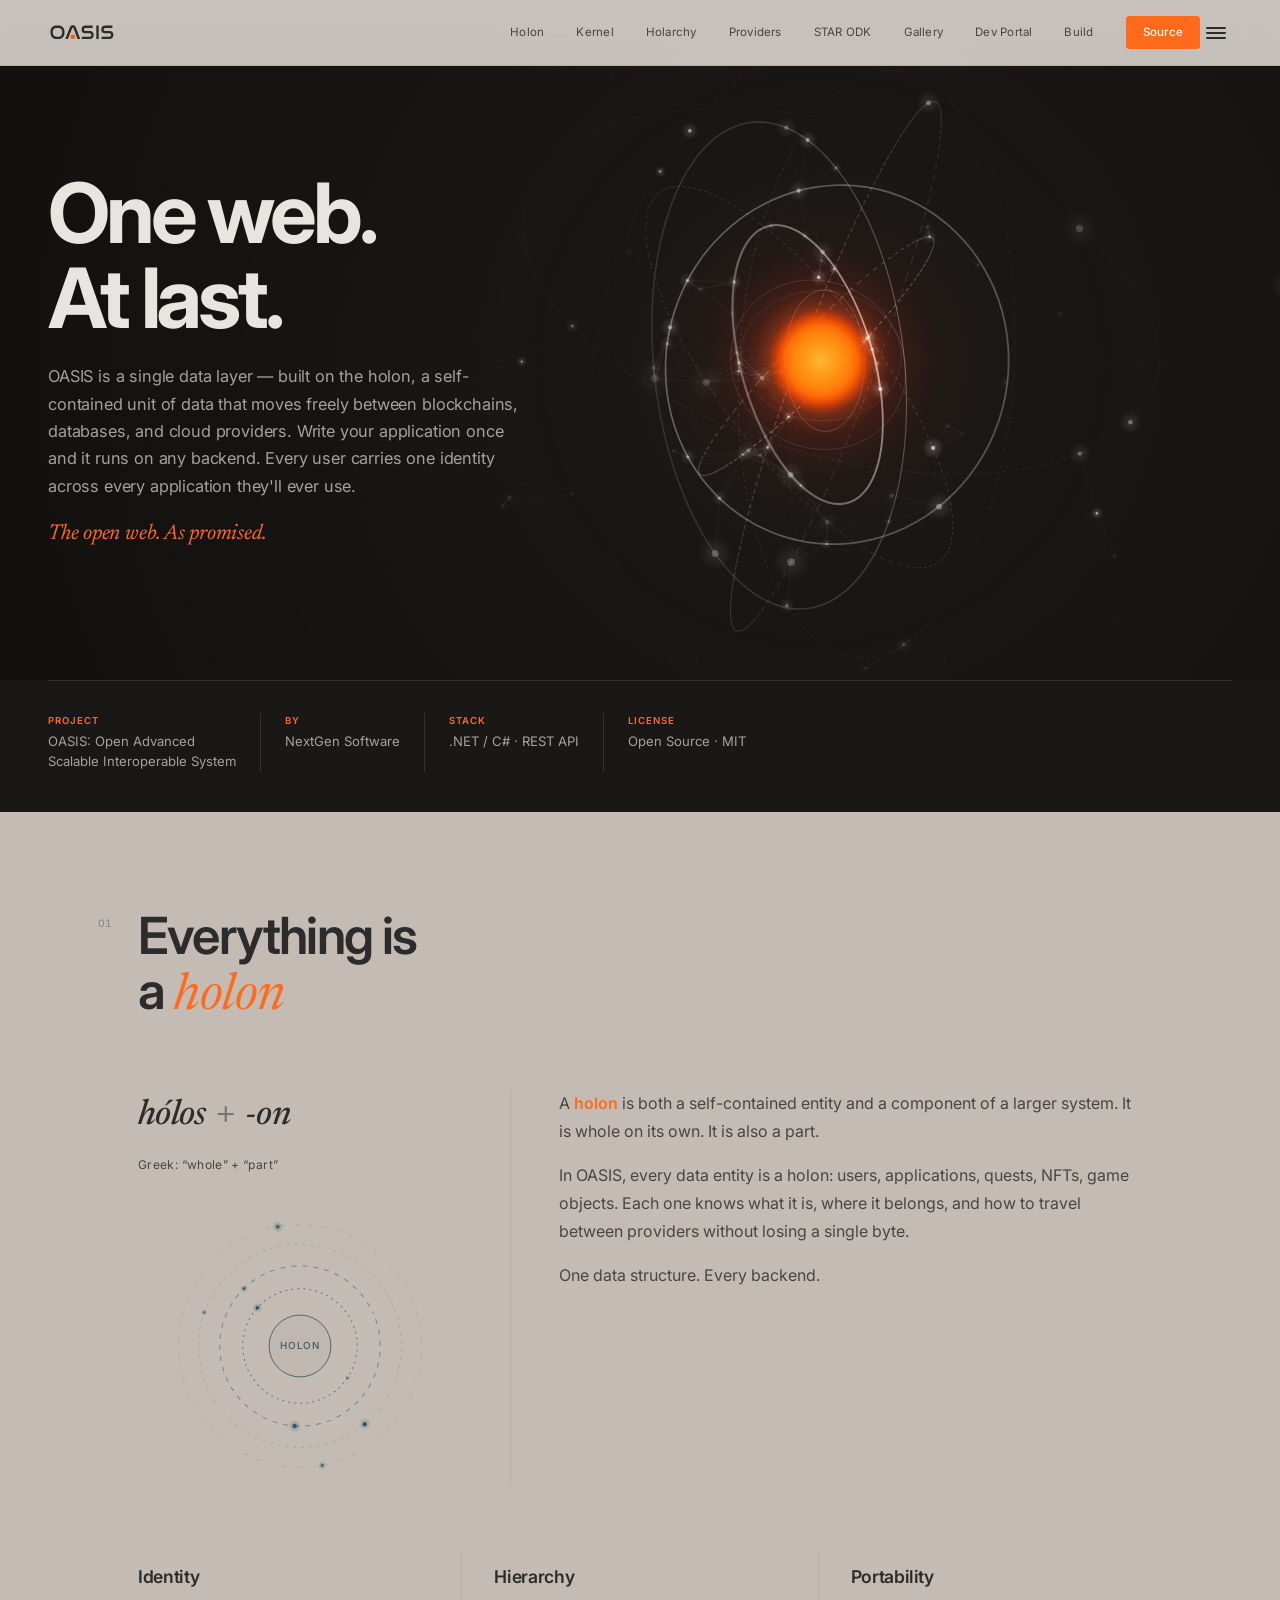
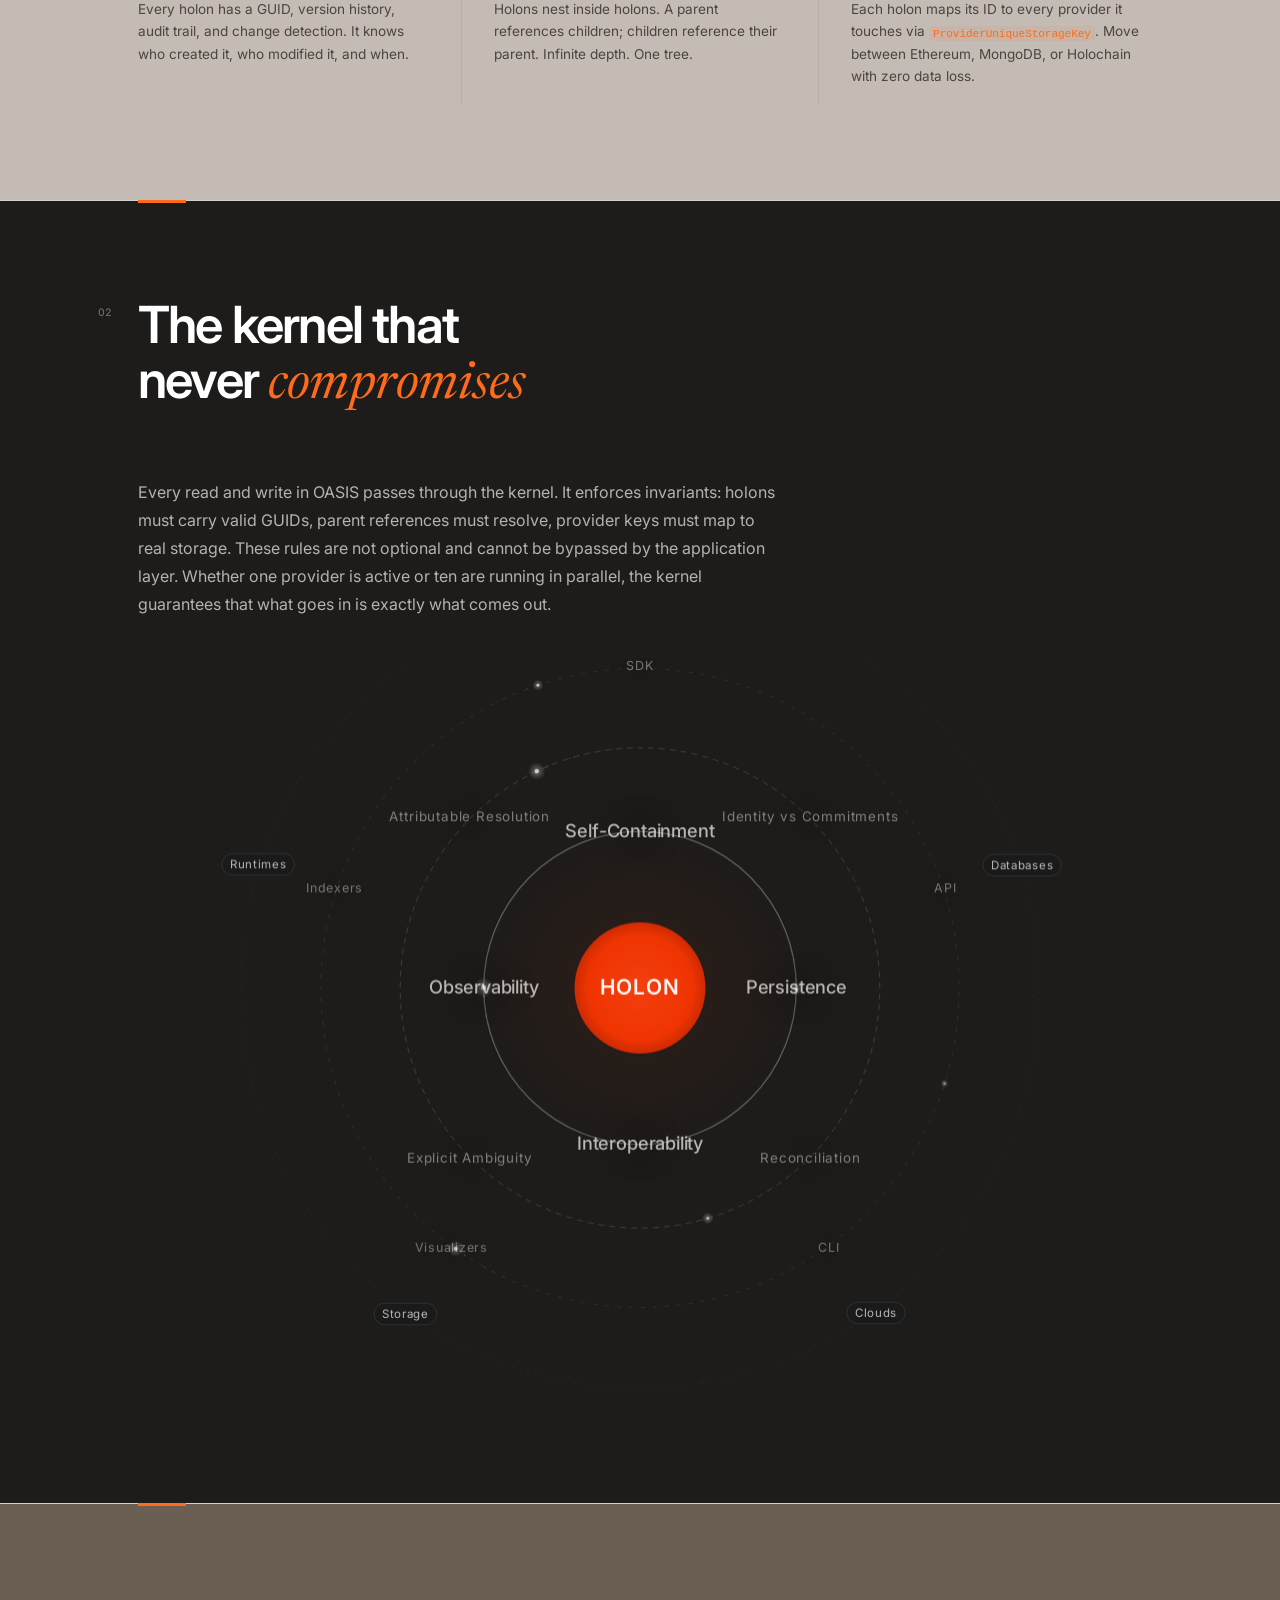
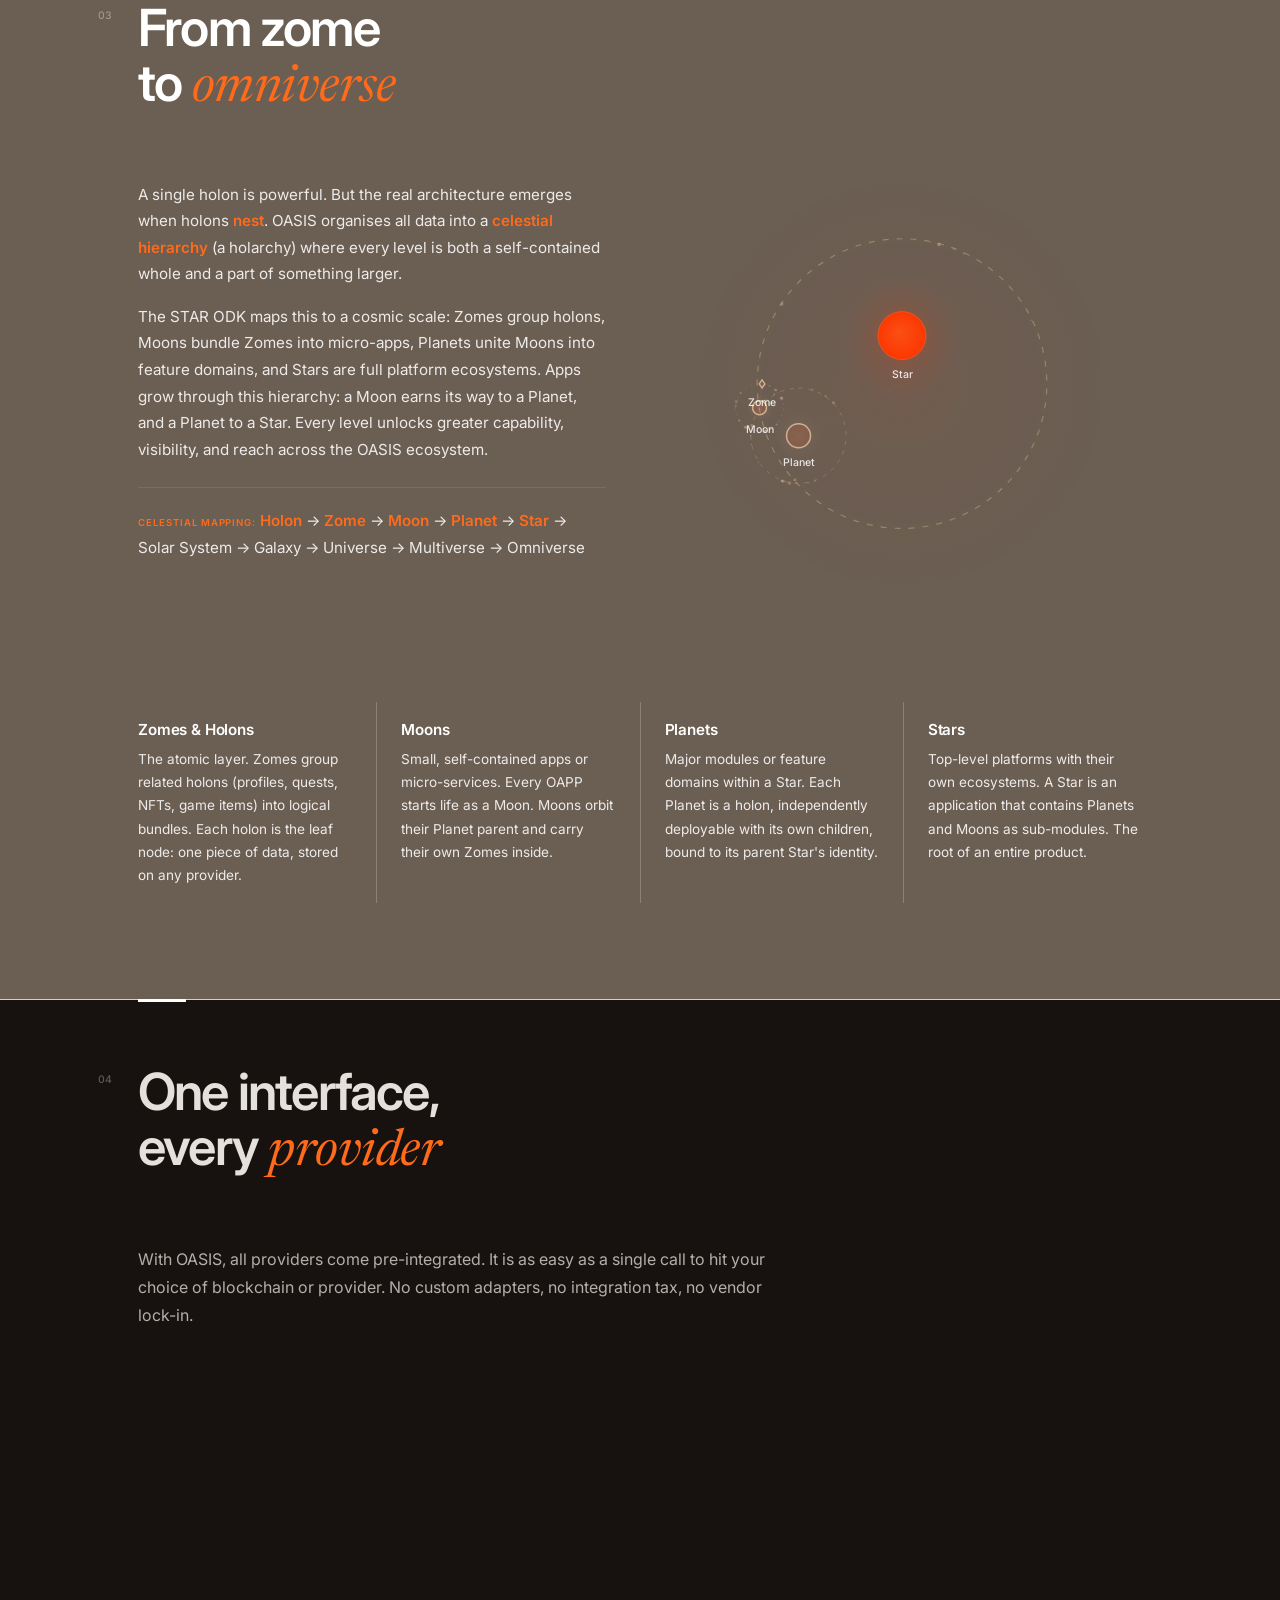
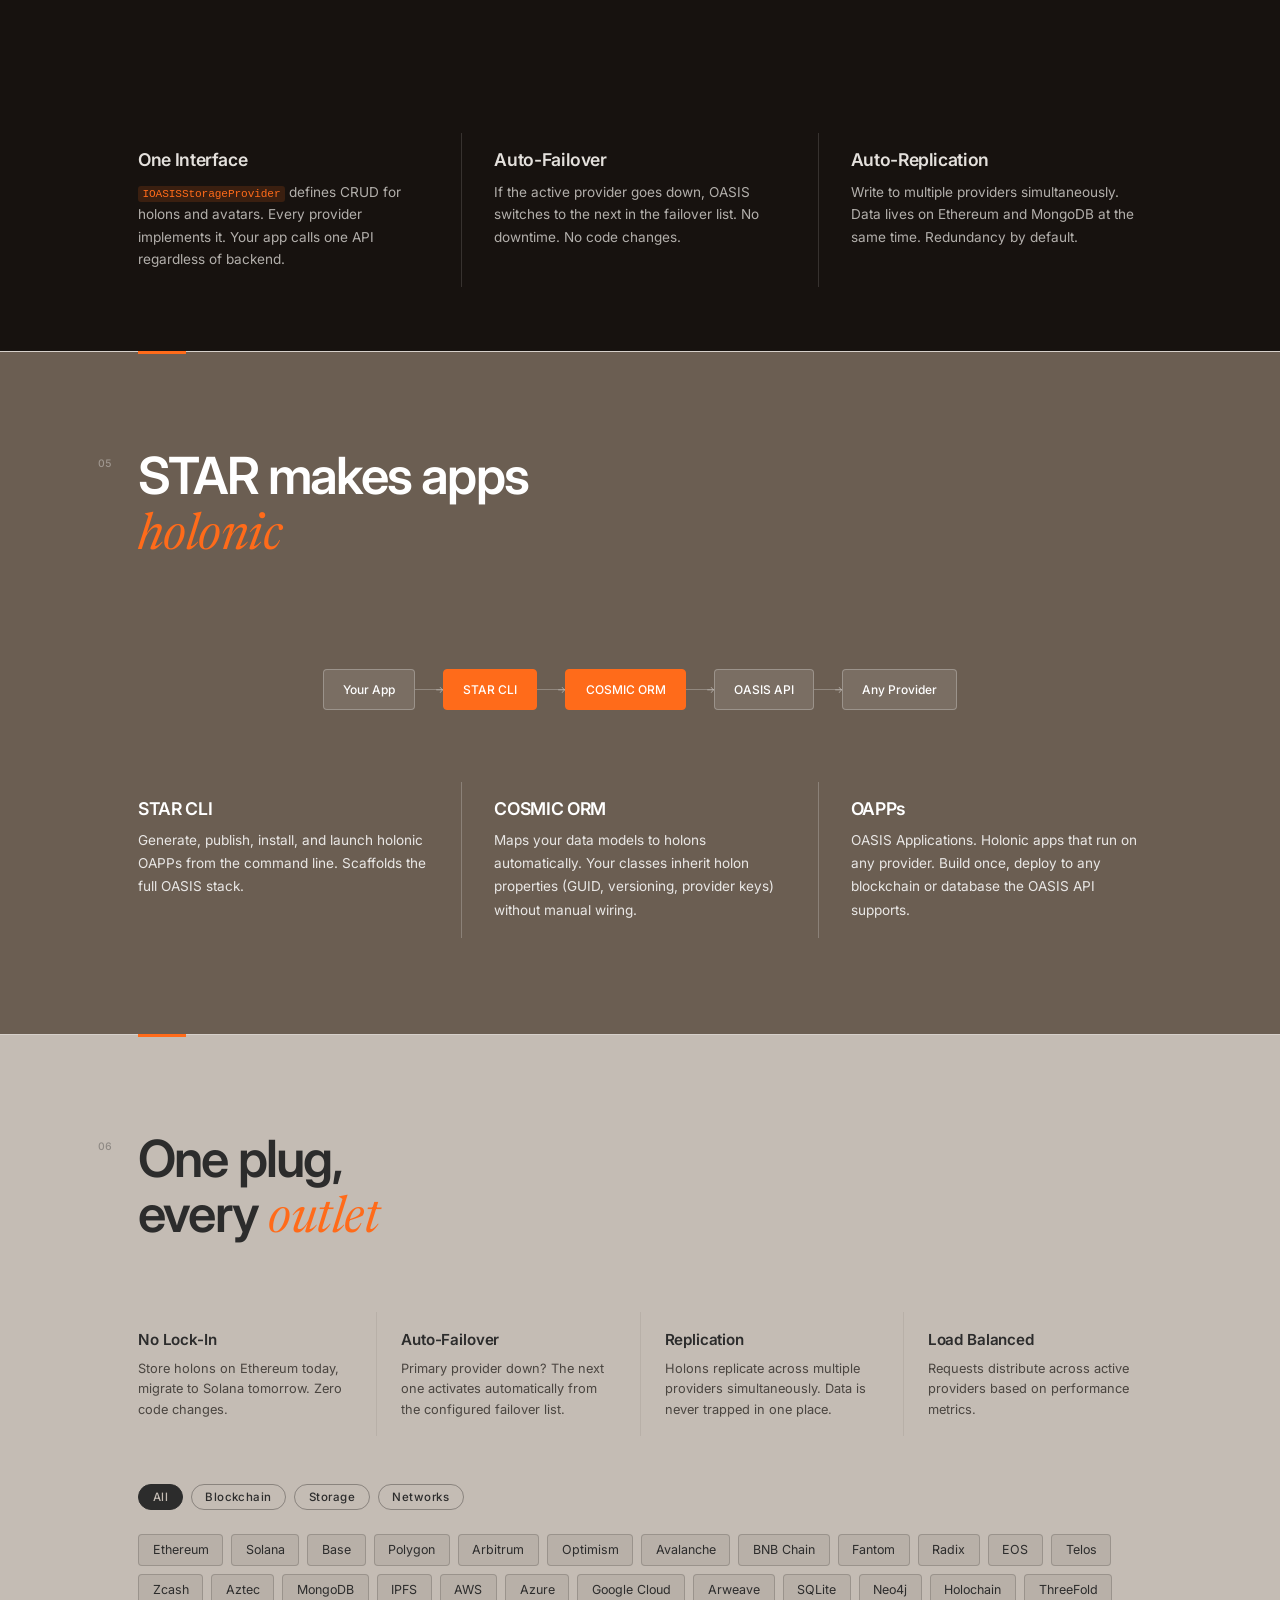
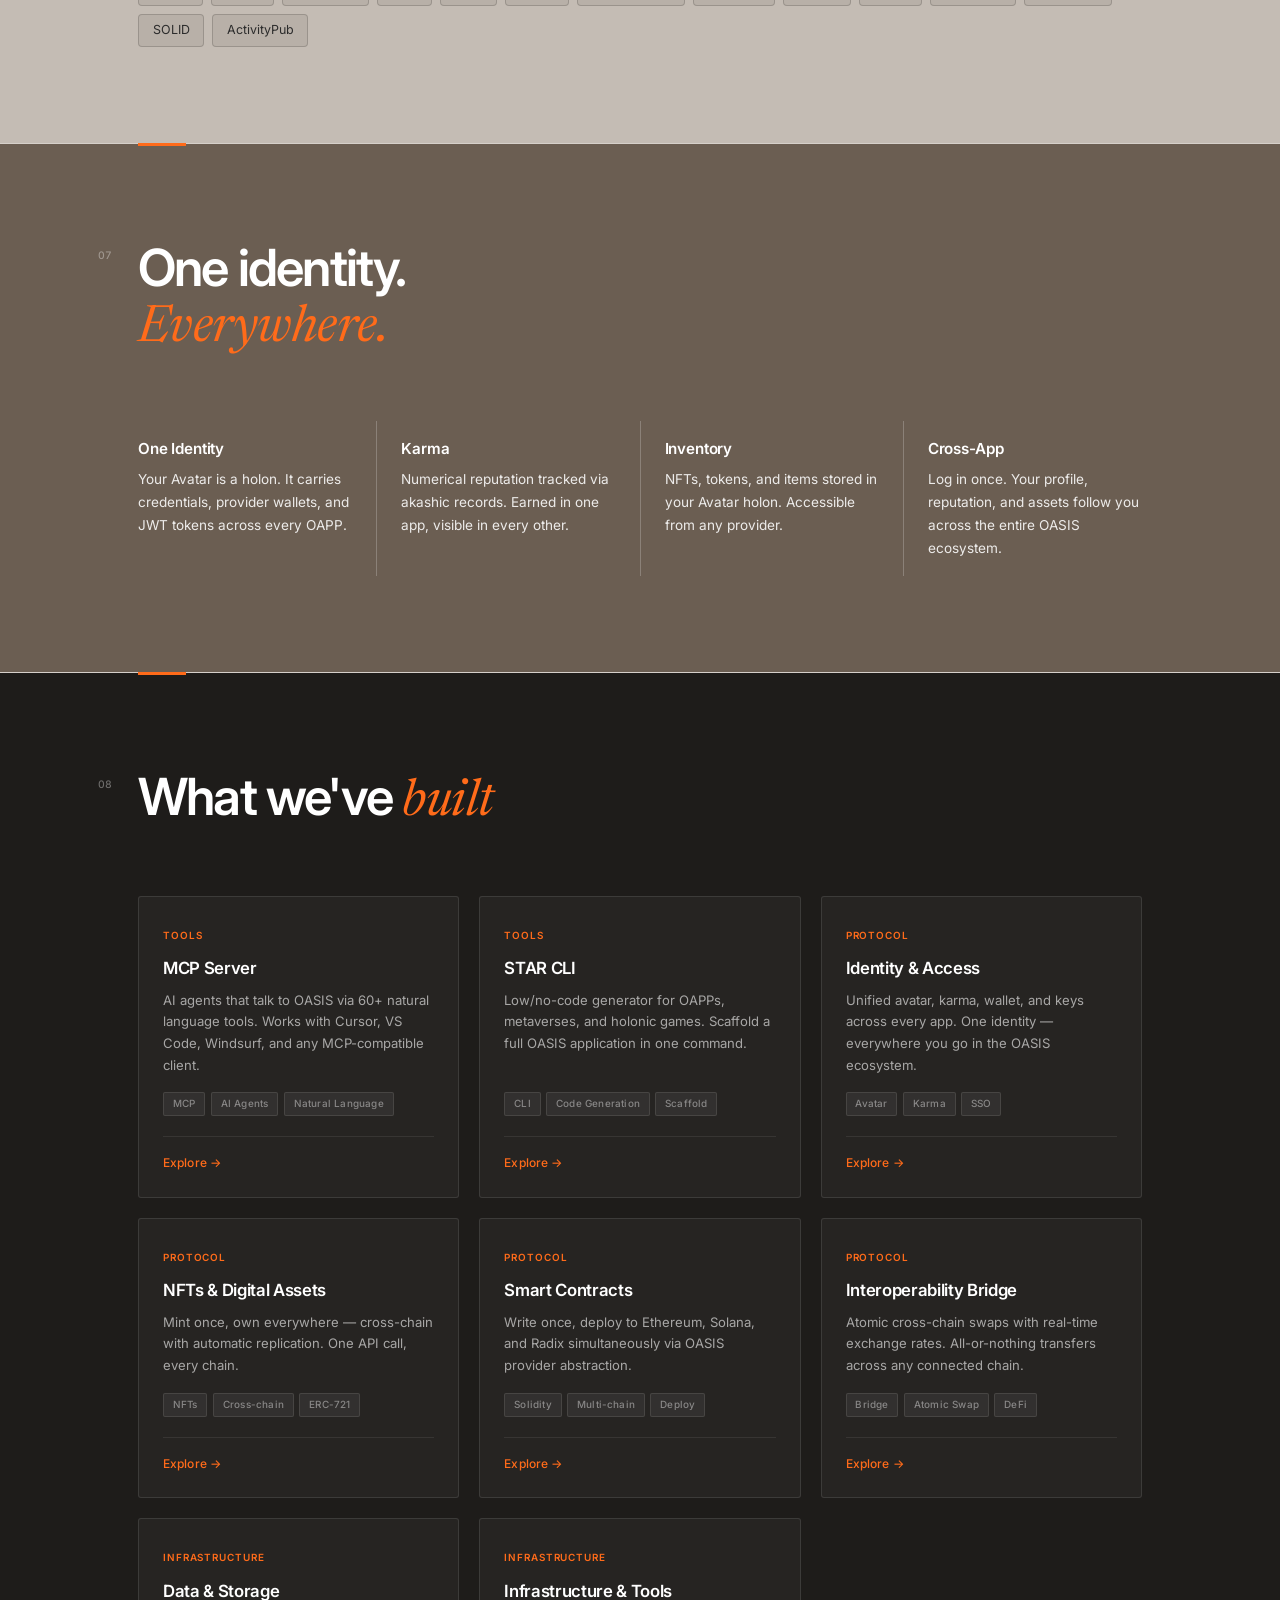
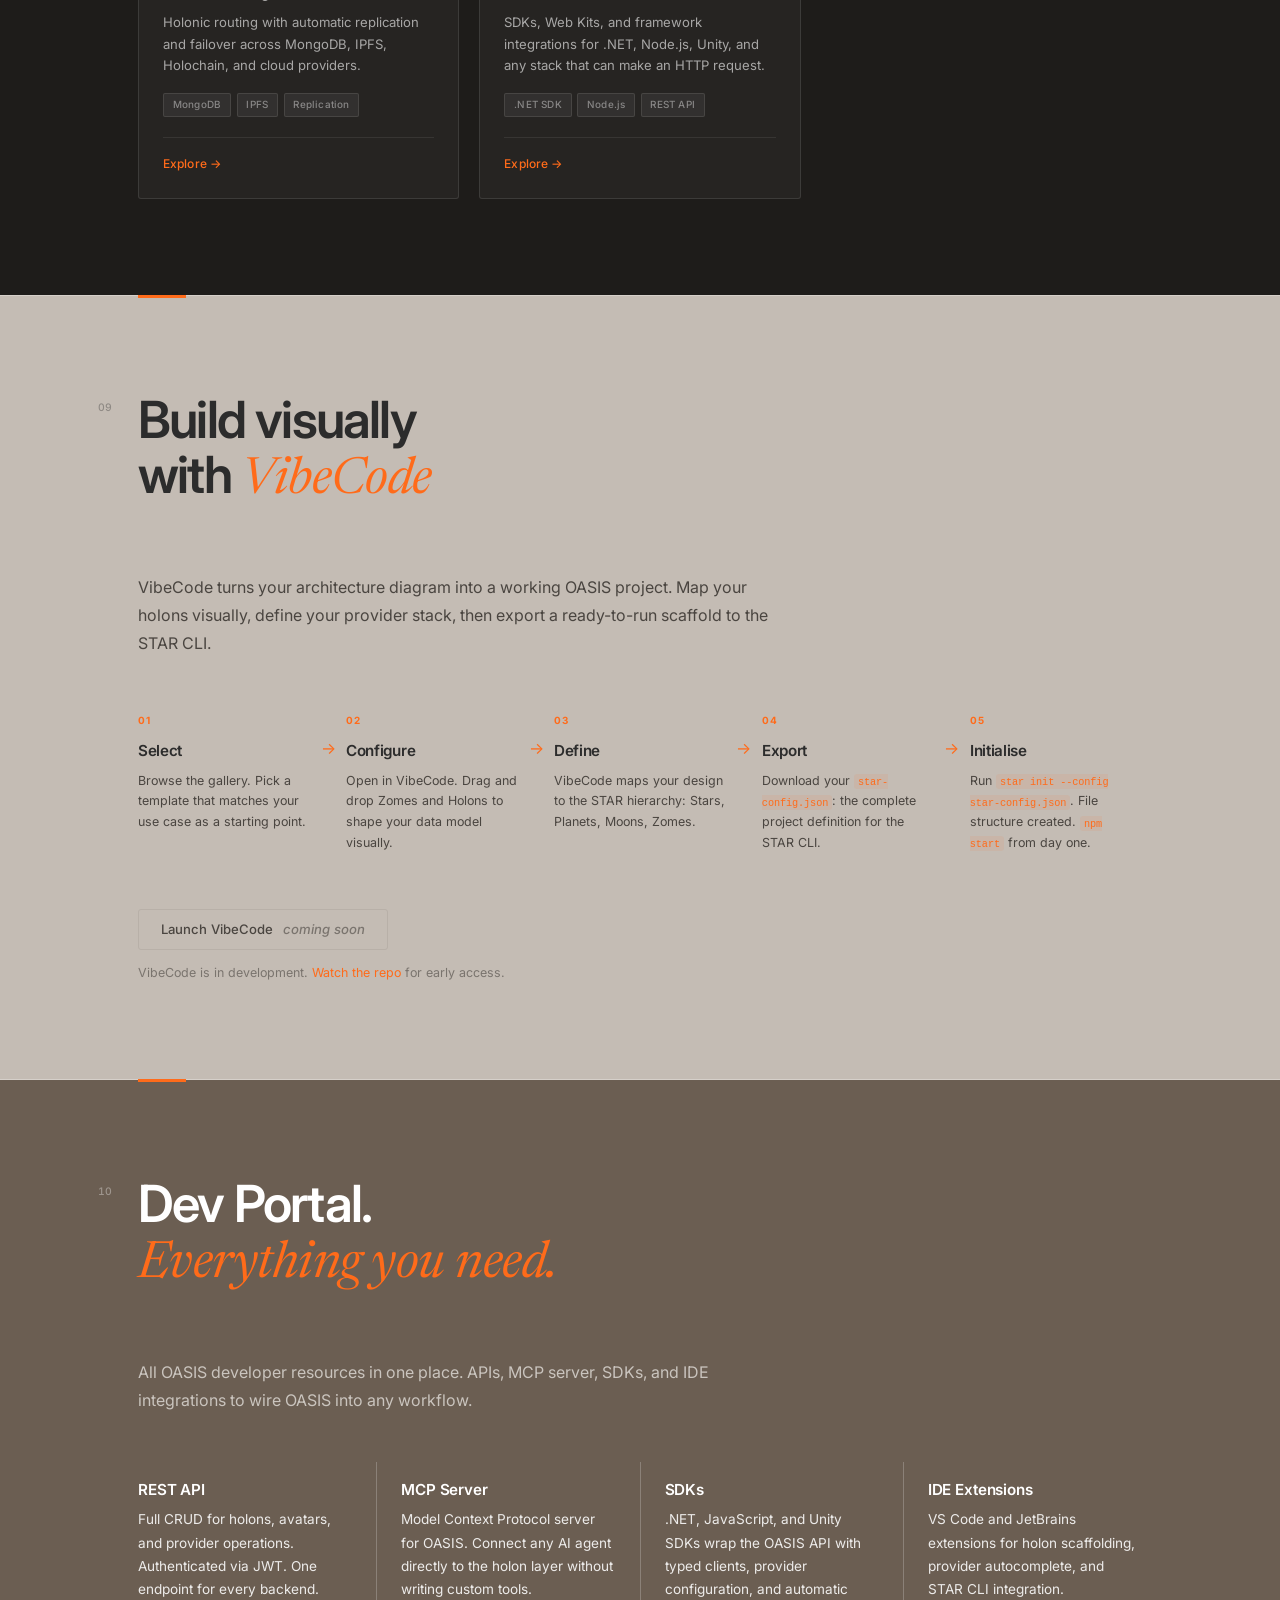
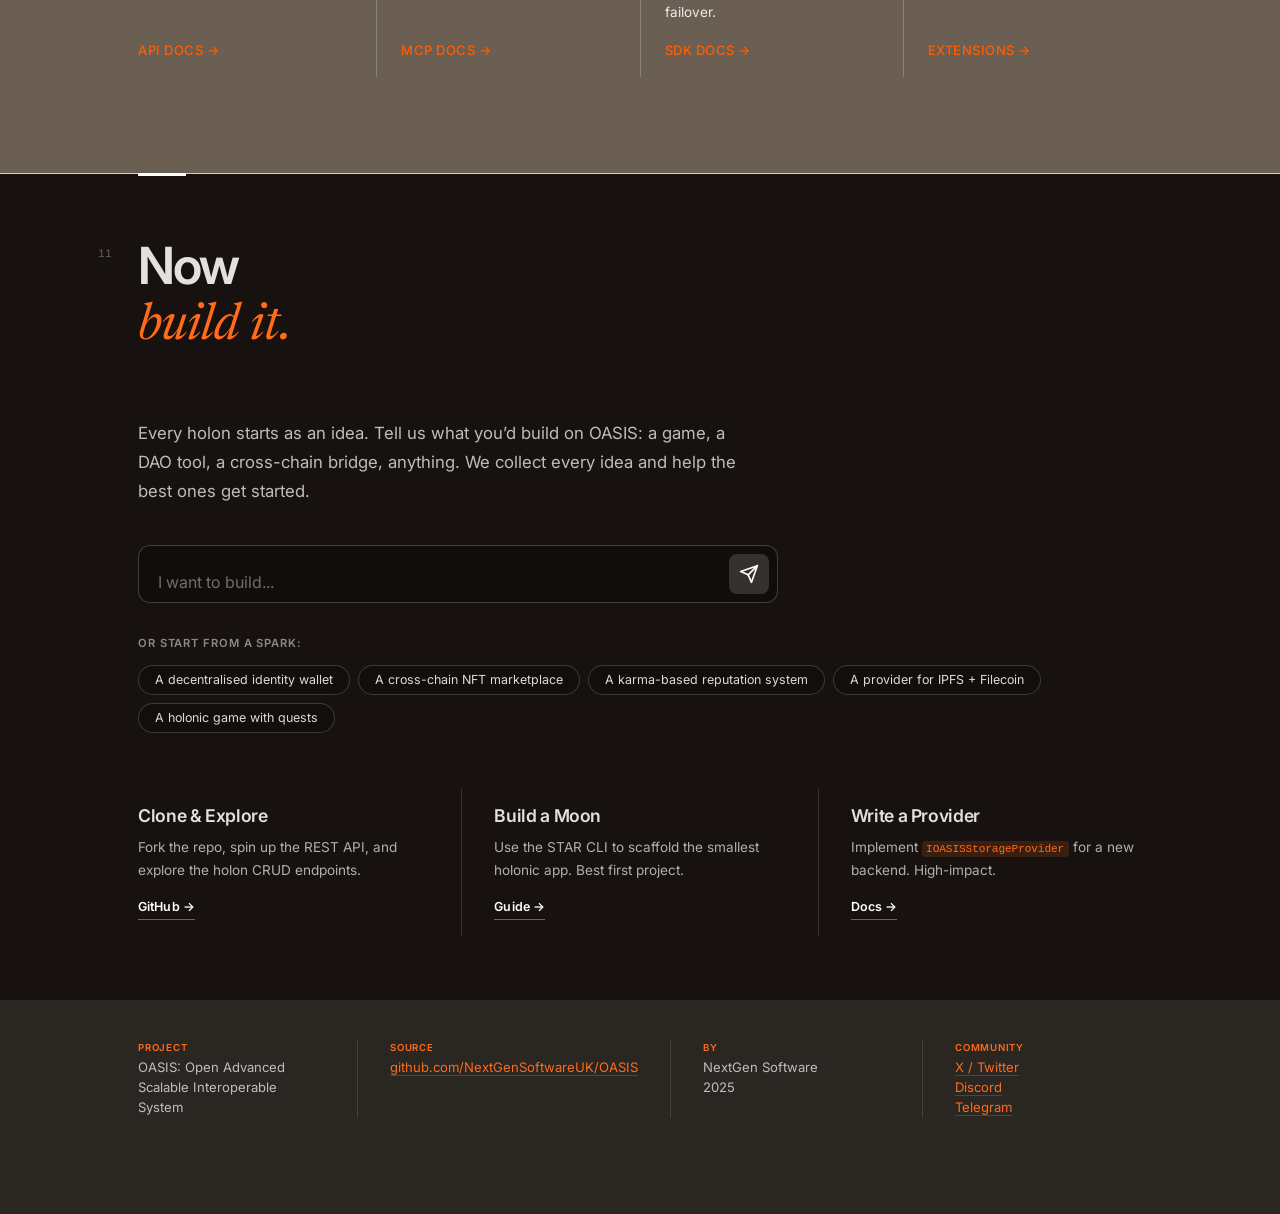
==== commit 850ed809: "feat: unique animations and accent colors for each product page Each of the 8 products now has its o" ====
--- a/product.html
+++ b/product.html
@@ -102,13 +102,21 @@
 <script type="module">
   import { PRODUCTS } from './js/products.js';
 
-  // ── Route ────────────────────────────────────────────────────────────────
-  const slug    = new URLSearchParams(location.search).get('p');
+  // ── Route (supports both ?p=slug and #slug) ─────────────────────────────
+  const slug    = new URLSearchParams(location.search).get('p')
+               || location.hash.replace('#', '');
   const product = PRODUCTS[slug];
 
   if (!product) {
     location.replace('index.html#gallery');
     throw new Error(`Unknown product slug: ${slug}`);
+  }
+
+  // ── Apply per-product accent color ──────────────────────────────────────
+  if (product.accent) {
+    const [r, g, b] = product.accent.split(',');
+    document.documentElement.style.setProperty('--pd-accent', `rgb(${r},${g},${b})`);
+    document.documentElement.style.setProperty('--pd-accent-rgb', product.accent);
   }
 
   // ── Populate hero ────────────────────────────────────────────────────────
--- a/css/style.css
+++ b/css/style.css
@@ -1537,7 +1537,7 @@
   margin: 0 auto;
   padding: 2.5rem var(--page-pad) 3rem;
   display: grid;
-  grid-template-columns: 1fr 1px 1fr 1px 1fr;
+  grid-template-columns: 1fr 1px 1fr 1px 1fr 1px 1fr;
   gap: 0 2rem;
   position: relative;
   color: var(--white);
--- a/css/product.css
+++ b/css/product.css
@@ -1,7 +1,13 @@
 /* ═══════════════════════════════════════
    product.css — Product detail page styles
    Swiss editorial · Sticky-split layout
+   Per-product accent color via --pd-accent
    ═══════════════════════════════════════ */
+
+:root {
+  --pd-accent: var(--orange);
+  --pd-accent-rgb: 255,107,26;
+}
 
 /* ── Product nav ─────────────────────────────────────────────────────────── */
 .pd-nav {
@@ -42,7 +48,7 @@
   text-decoration: none;
   transition: color 0.3s;
 }
-.pd-back:hover { color: var(--orange); }
+.pd-back:hover { color: var(--pd-accent); }
 
 
 /* ── Hero ─────────────────────────────────────────────────────────────────── */
@@ -84,7 +90,7 @@
   font-weight: 600;
   letter-spacing: 0.12em;
   text-transform: uppercase;
-  color: var(--orange);
+  color: var(--pd-accent);
   margin-bottom: 1.2rem;
 }
 
@@ -103,7 +109,7 @@
   font-weight: 400;
   font-style: italic;
   letter-spacing: -0.01em;
-  color: var(--orange);
+  color: var(--pd-accent);
 }
 
 .pd-description {
@@ -140,7 +146,7 @@
 .pd-meta-label {
   font-size: 0.6rem;
   font-weight: 600;
-  color: var(--orange);
+  color: var(--pd-accent);
   text-transform: uppercase;
   letter-spacing: 0.1em;
 }
@@ -189,12 +195,13 @@
   display: flex;
   align-items: center;
   justify-content: center;
-  padding: 3rem;
+  padding: 2.5rem 3rem;
 }
 
 .pd-right canvas {
   width: 100%;
-  height: 100%;
+  max-width: 520px;
+  aspect-ratio: 1 / 0.85;
 }
 
 
@@ -216,7 +223,7 @@
 }
 
 .pd-feature.is-active {
-  border-left-color: var(--orange);
+  border-left-color: var(--pd-accent);
 }
 
 .pd-feature-heading {
@@ -273,9 +280,9 @@
   border-radius: 0;
 }
 
-/* Syntax hint — orange highlights for key tokens */
+/* Syntax hint — accent highlights for key tokens */
 .pd-feature-code .token-key {
-  color: var(--orange);
+  color: var(--pd-accent);
 }
 
 
@@ -312,7 +319,7 @@
   transform: translateX(-50%);
   width: 100vw;
   height: 3px;
-  background: var(--orange);
+  background: var(--pd-accent);
   z-index: 0;
 }
 
@@ -330,14 +337,14 @@
 }
 
 .pd-cta-btn--primary {
-  background: var(--orange);
+  background: var(--pd-accent);
   color: #fff;
-  border: 1px solid var(--orange);
+  border: 1px solid var(--pd-accent);
 }
 
 .pd-cta-btn--primary:hover {
   background: #fff;
-  color: var(--orange);
+  color: var(--pd-accent);
   border-color: #fff;
 }
 
@@ -350,14 +357,6 @@
 .pd-cta-btn--ghost:hover {
   color: #fff;
   border-color: rgba(239, 236, 232, 0.5);
-}
-
-
-/* ── Footer override — full-bleed on product page ────────────────────────── */
-body:has(.pd-nav) .footer {
-  max-width: none;
-  padding-left: var(--page-pad);
-  padding-right: var(--page-pad);
 }
 
 
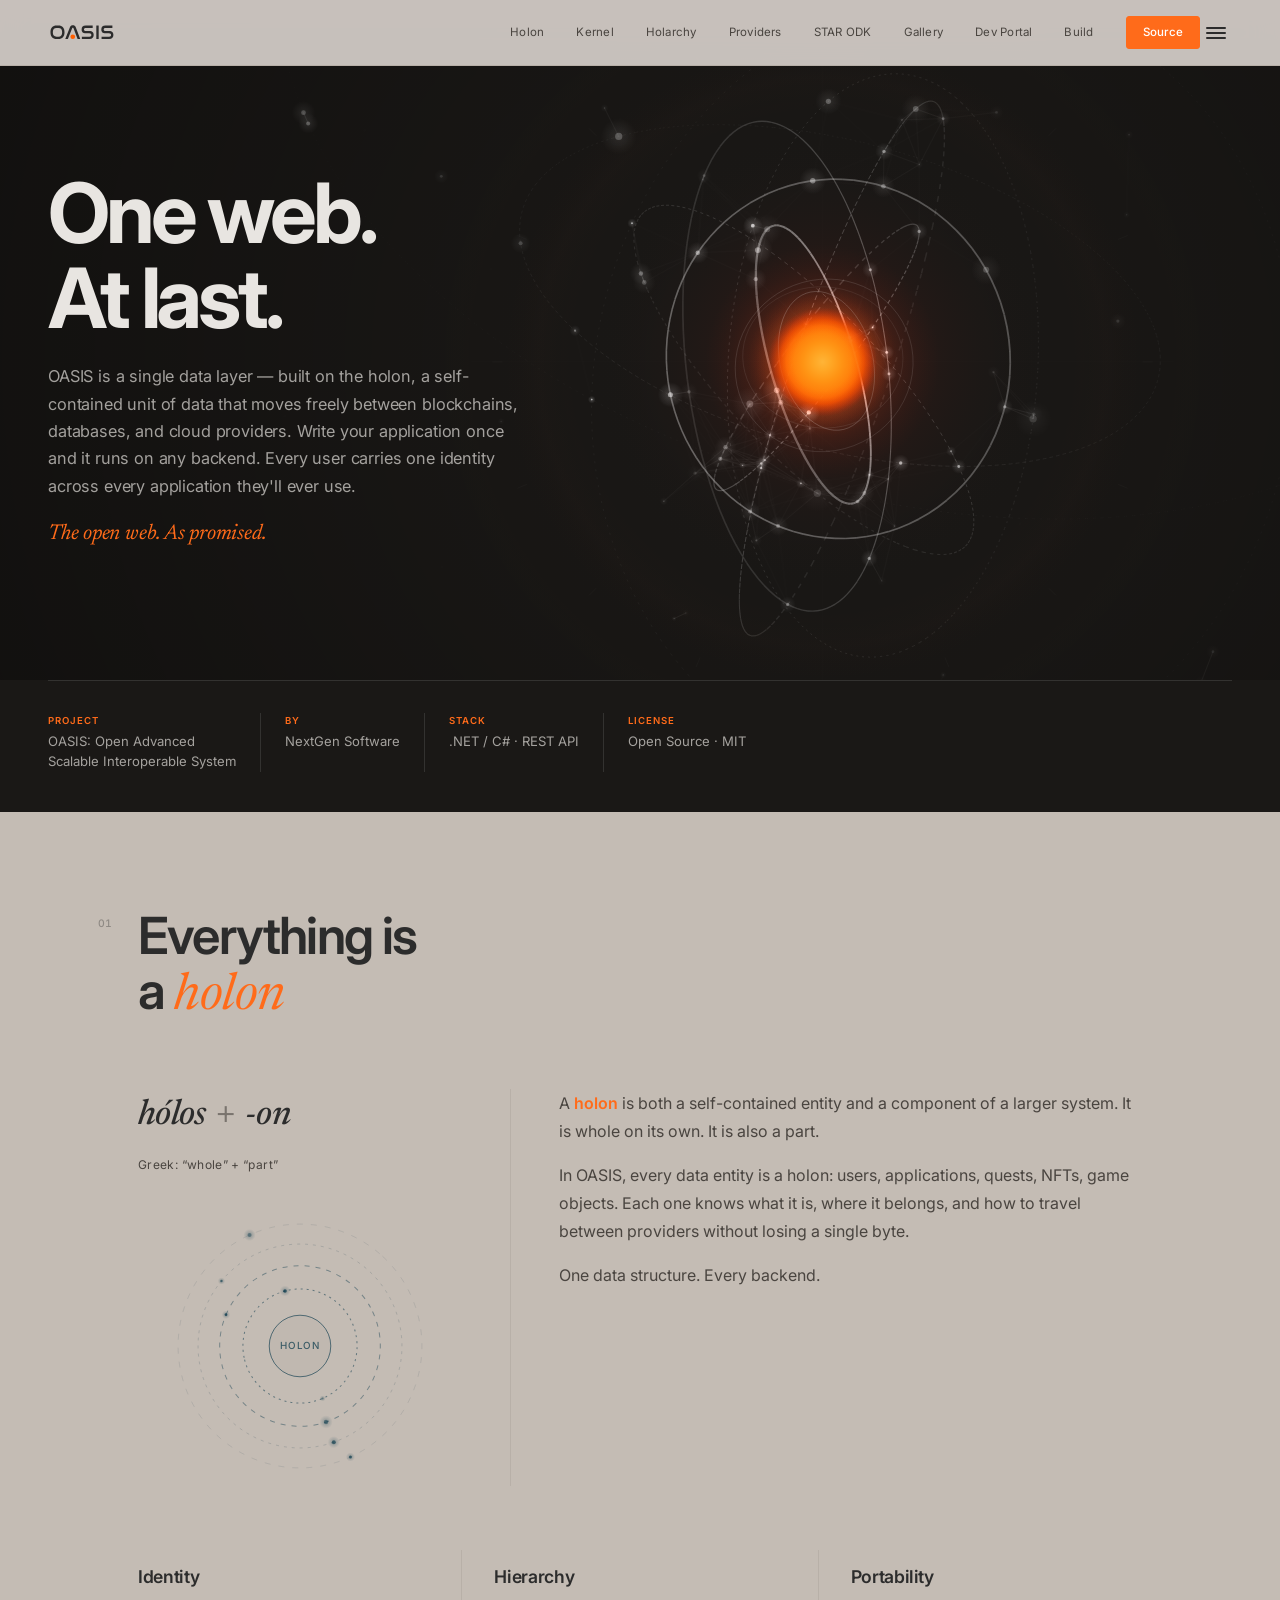
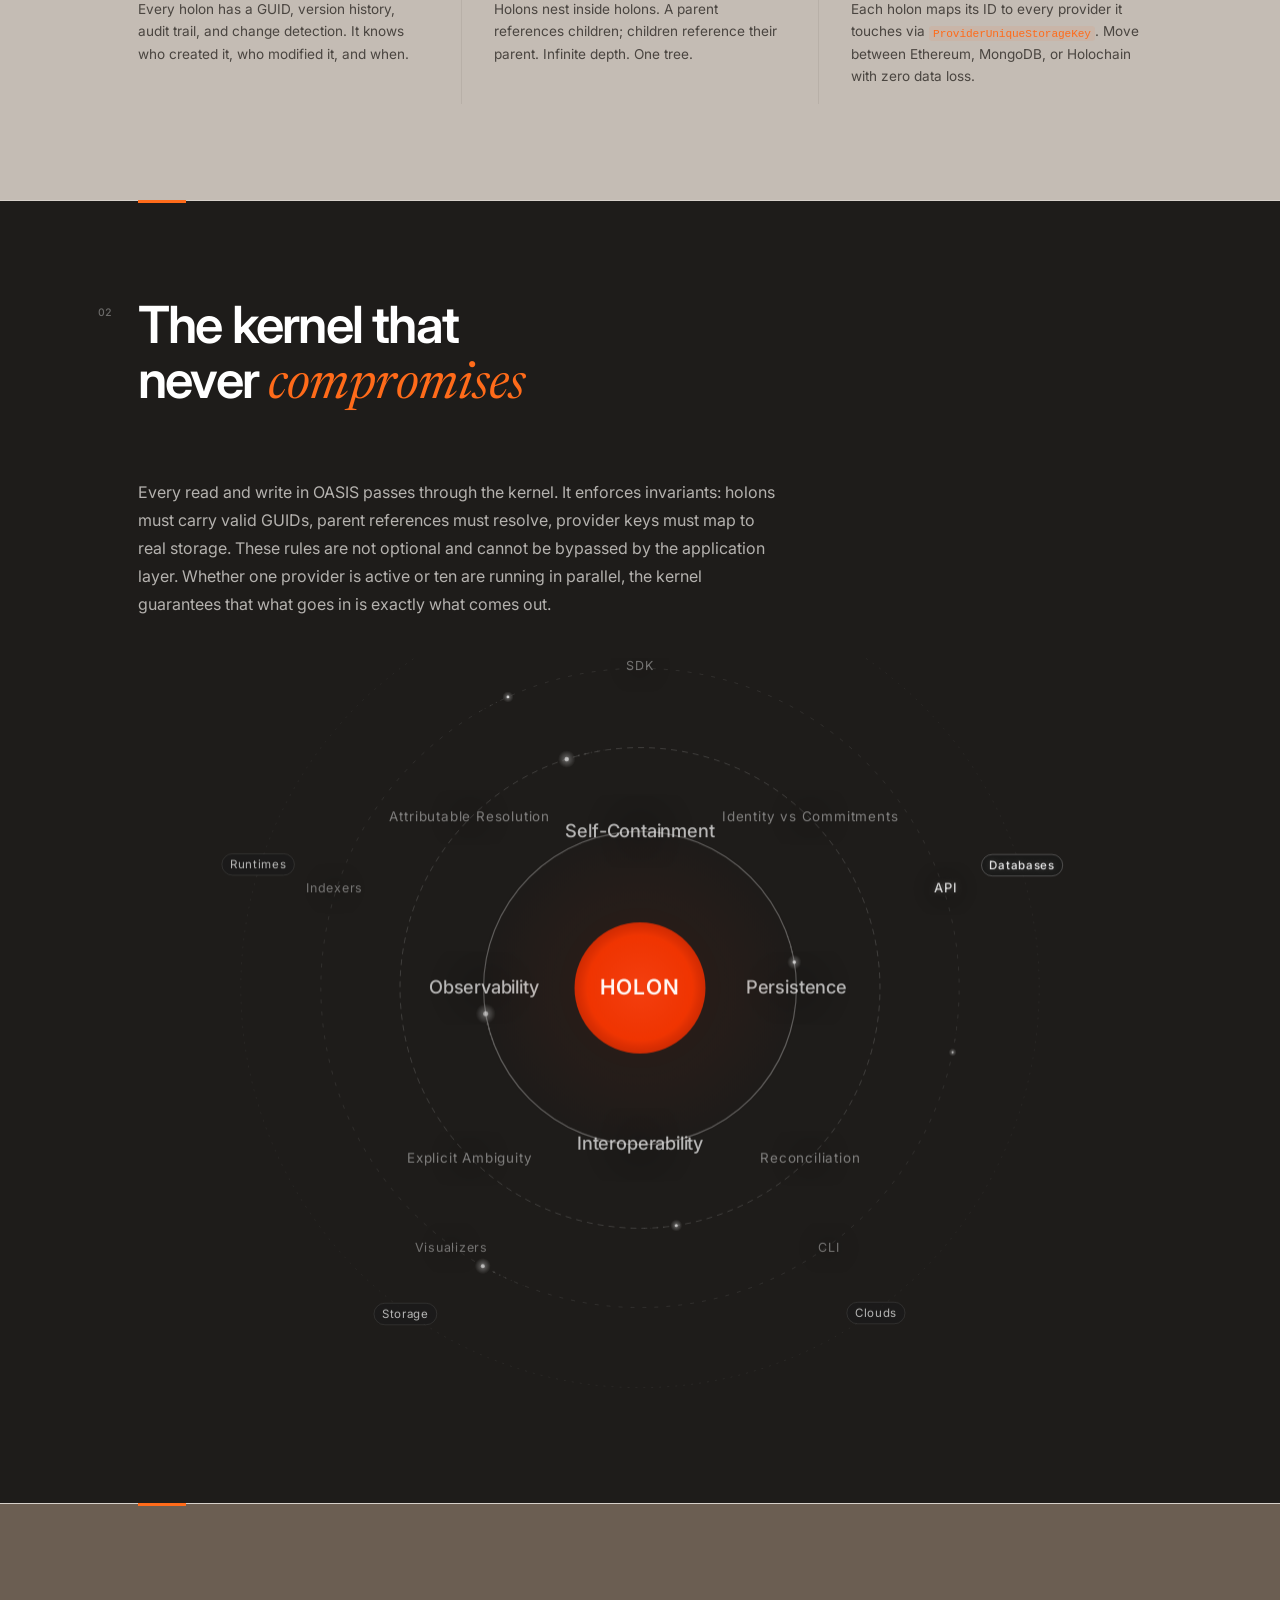
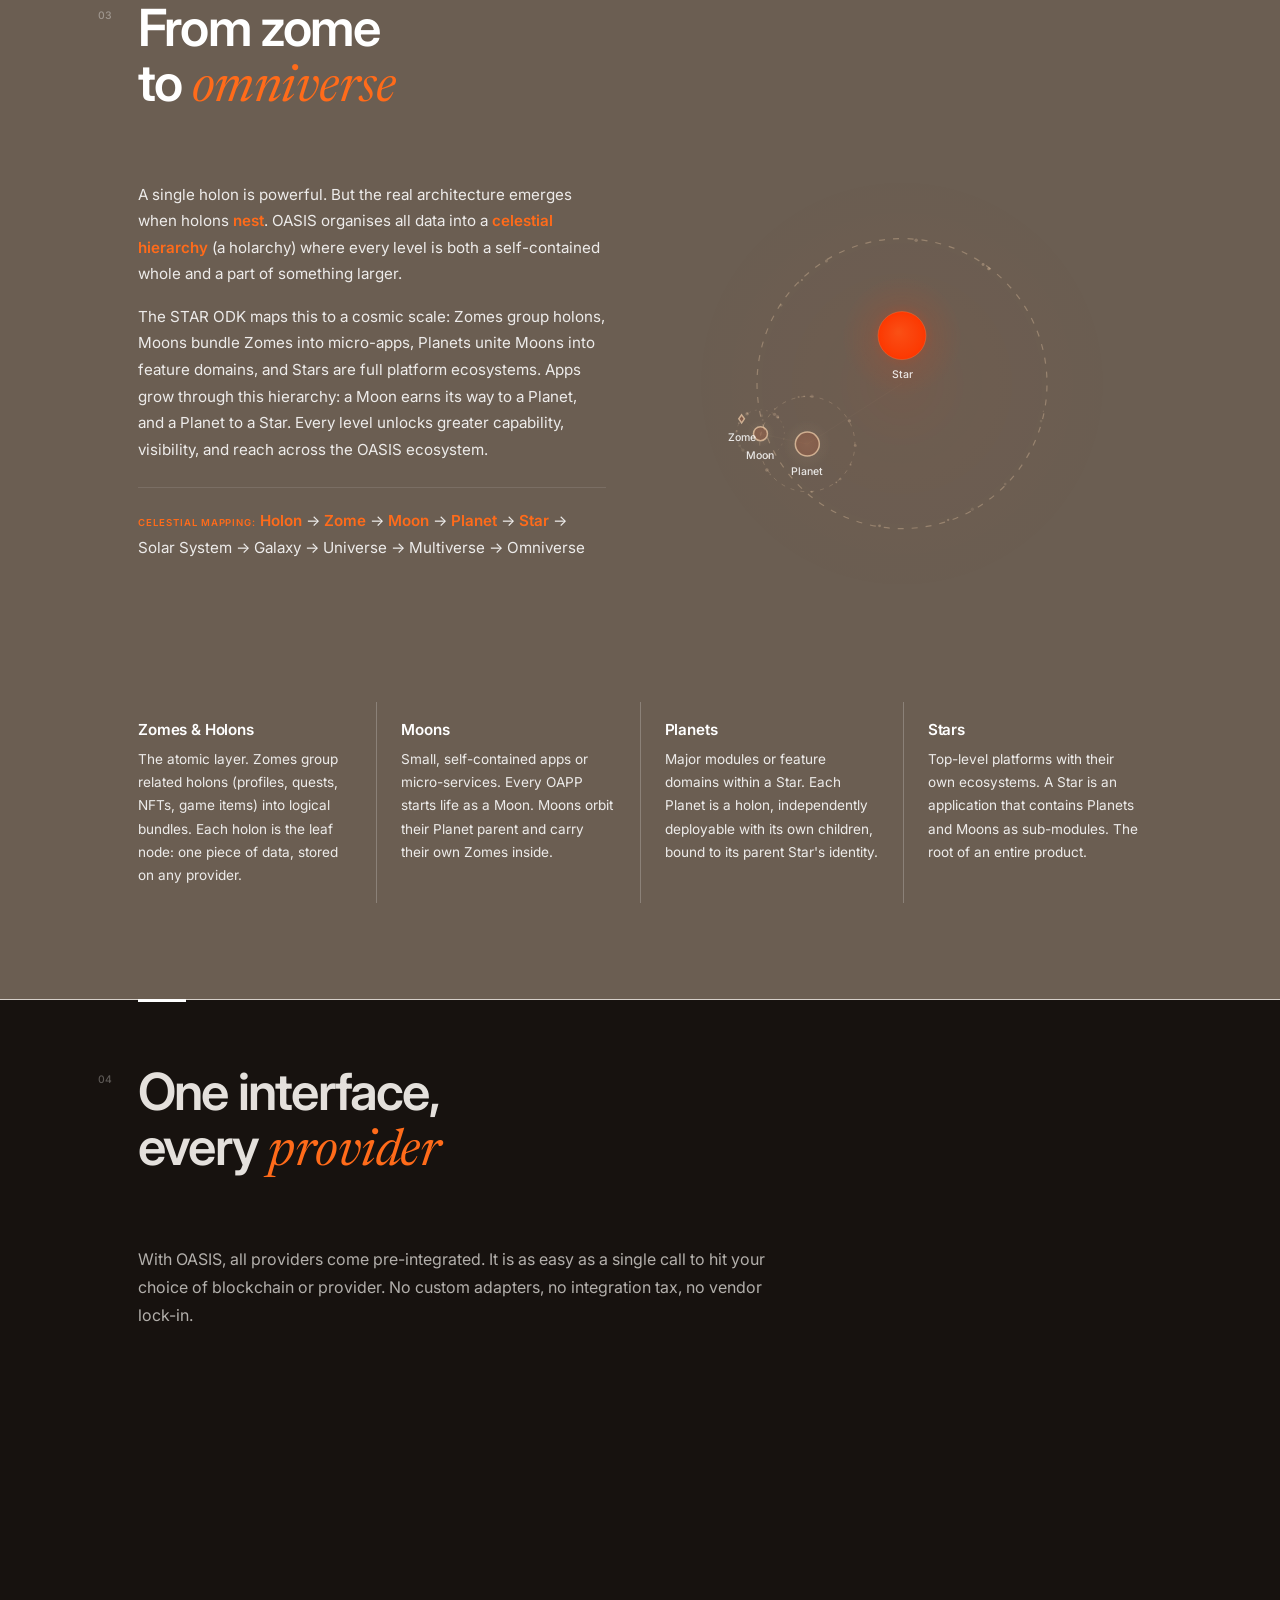
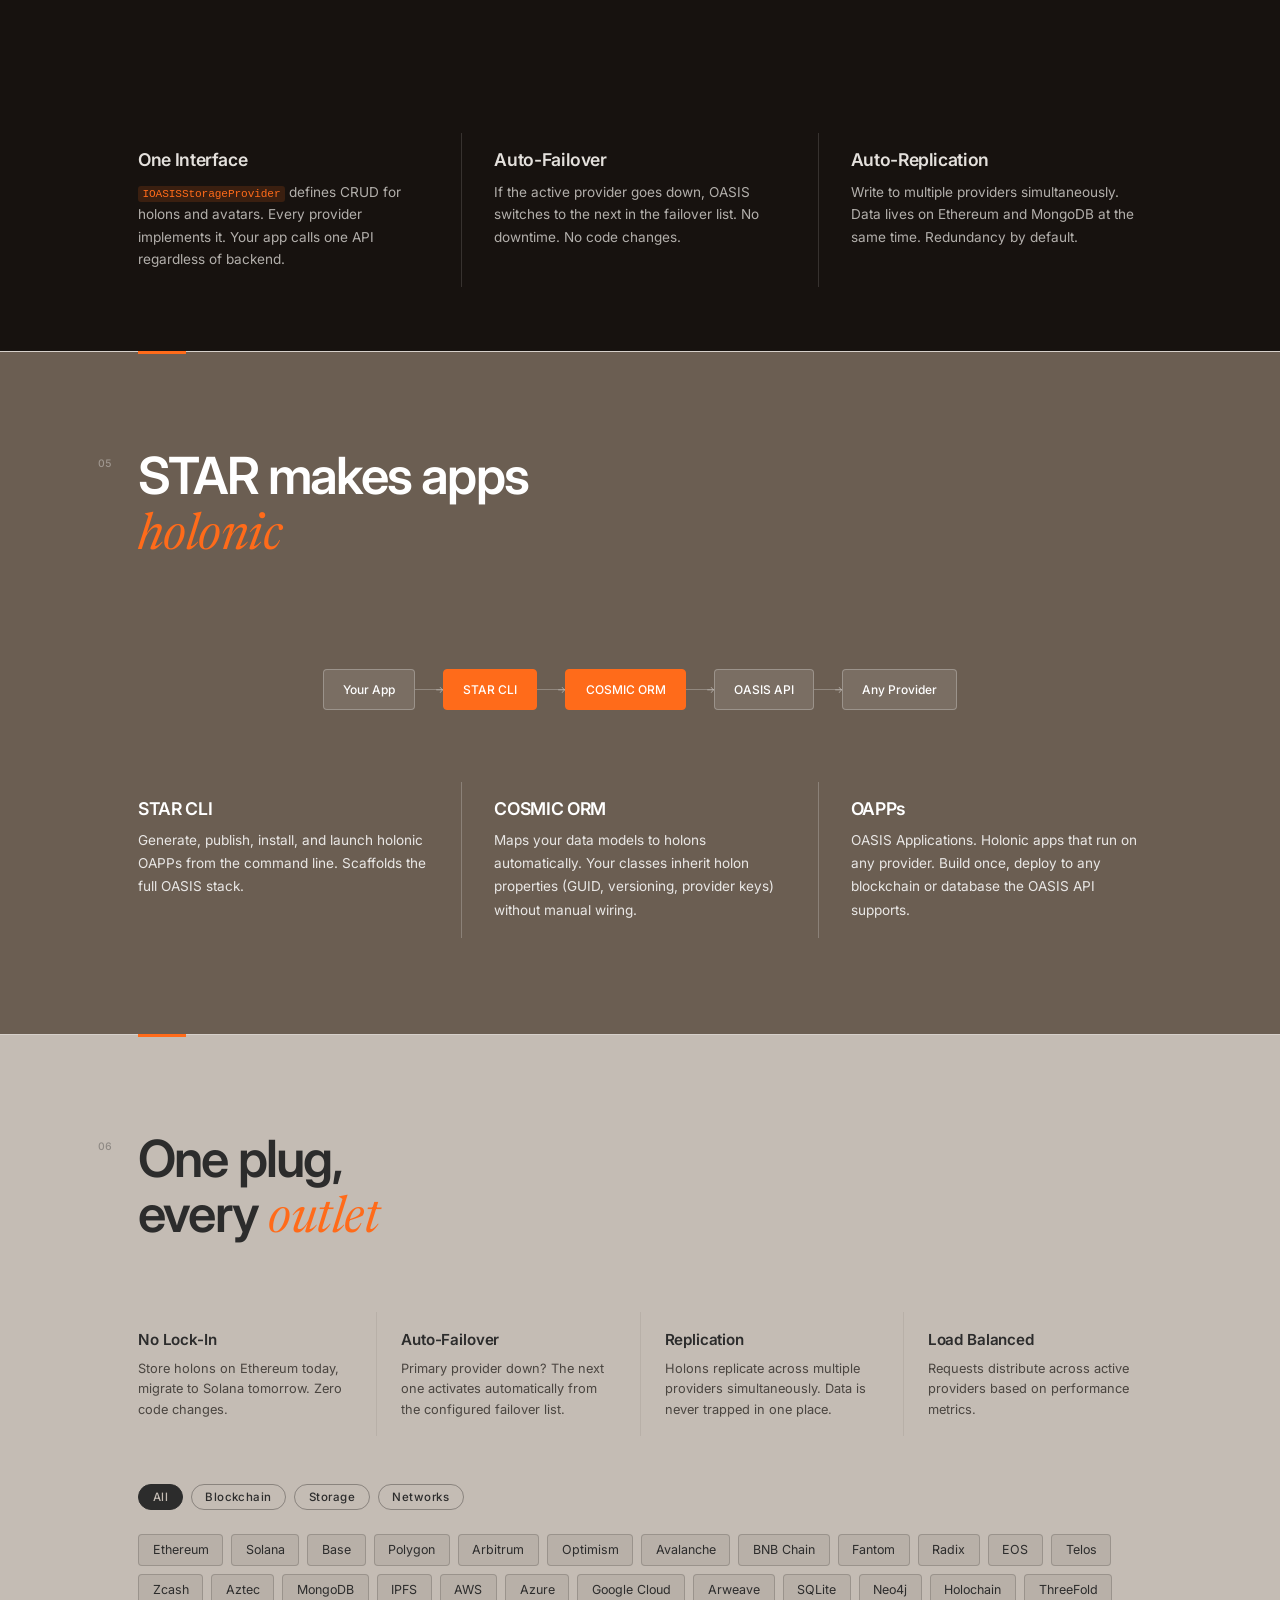
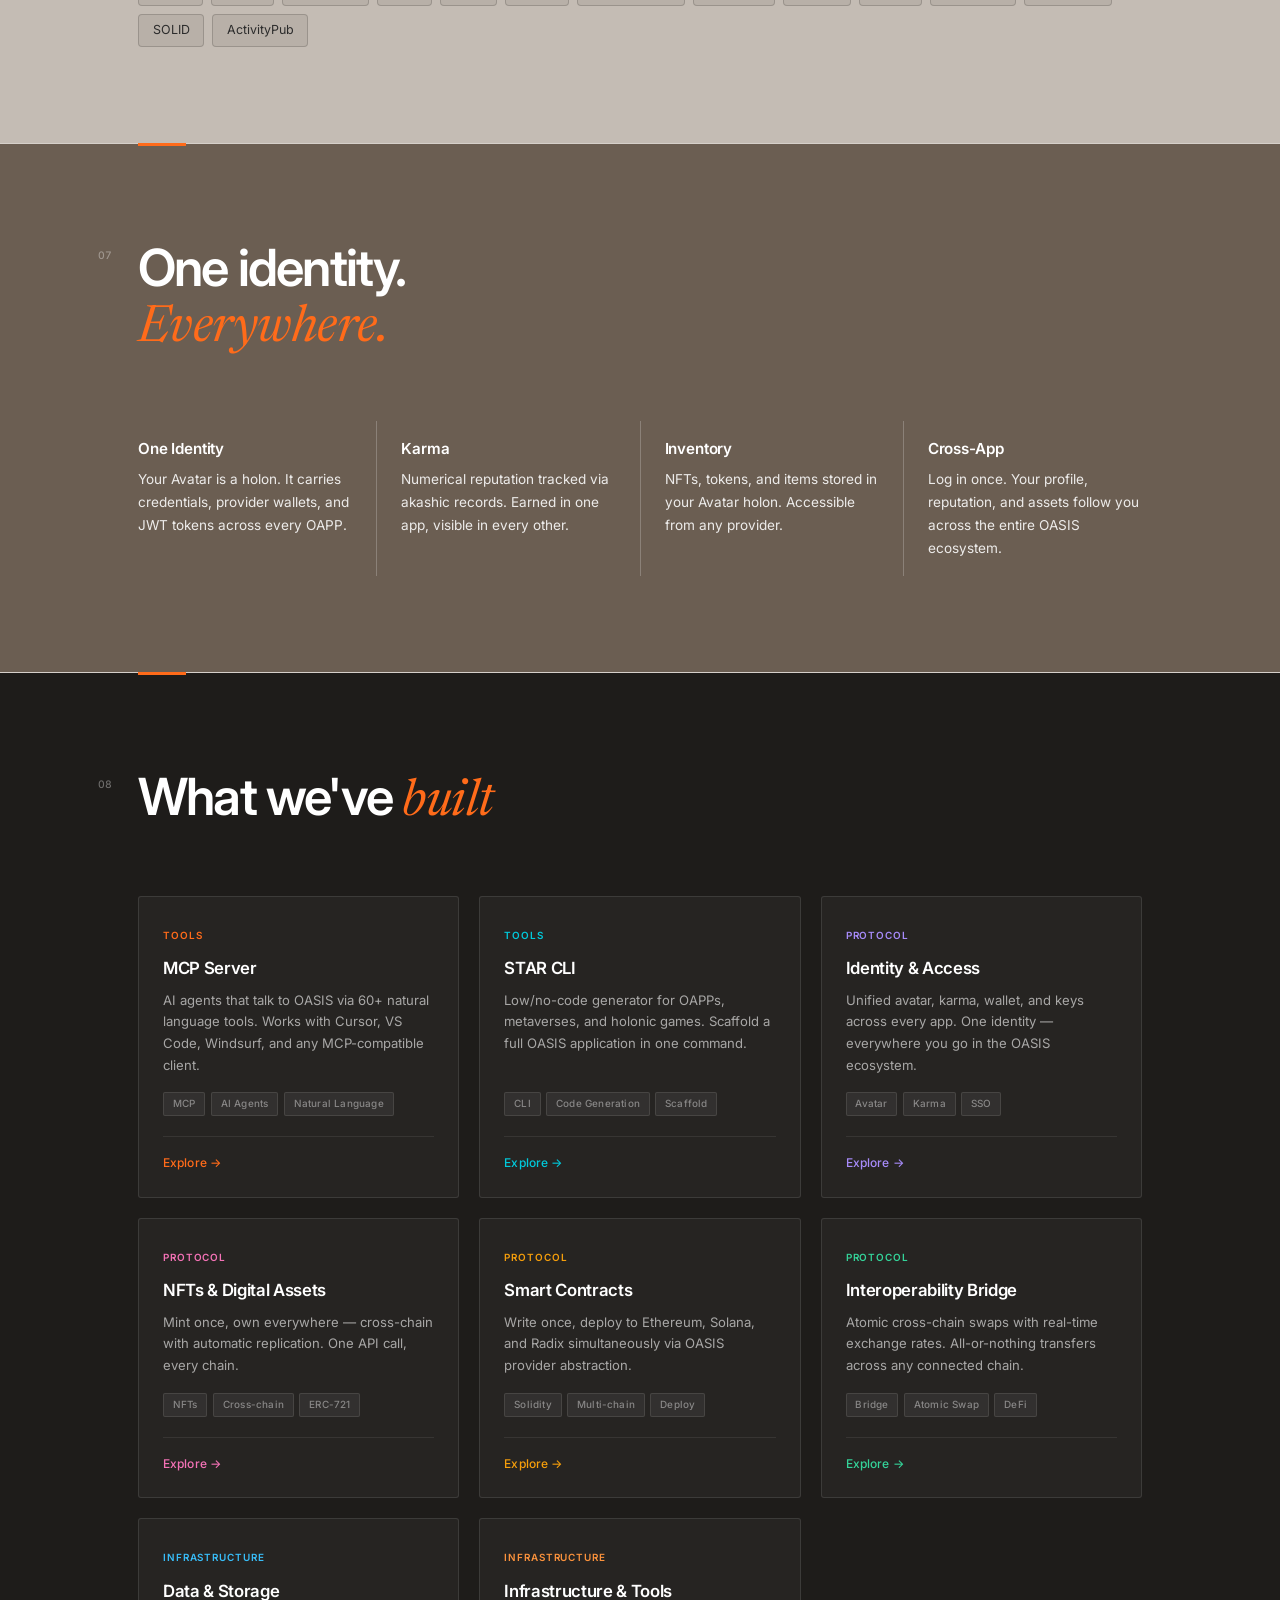
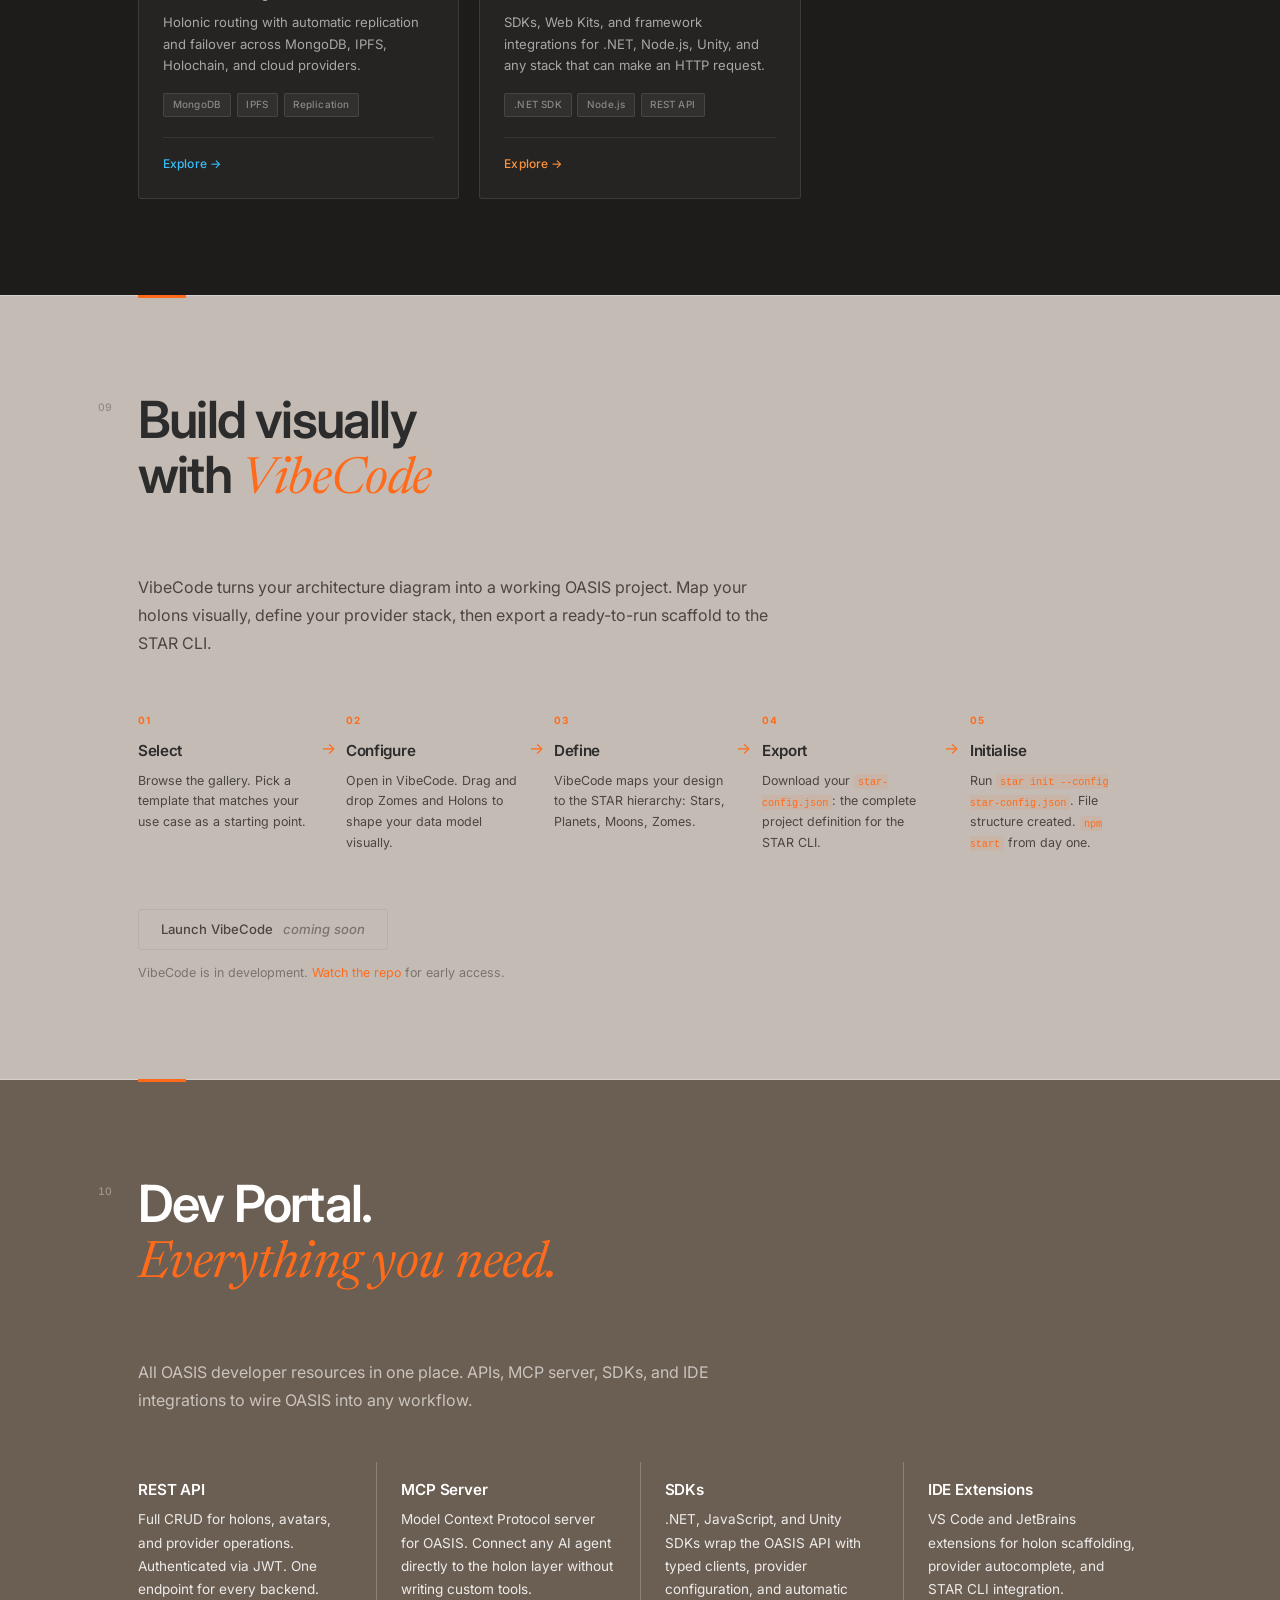
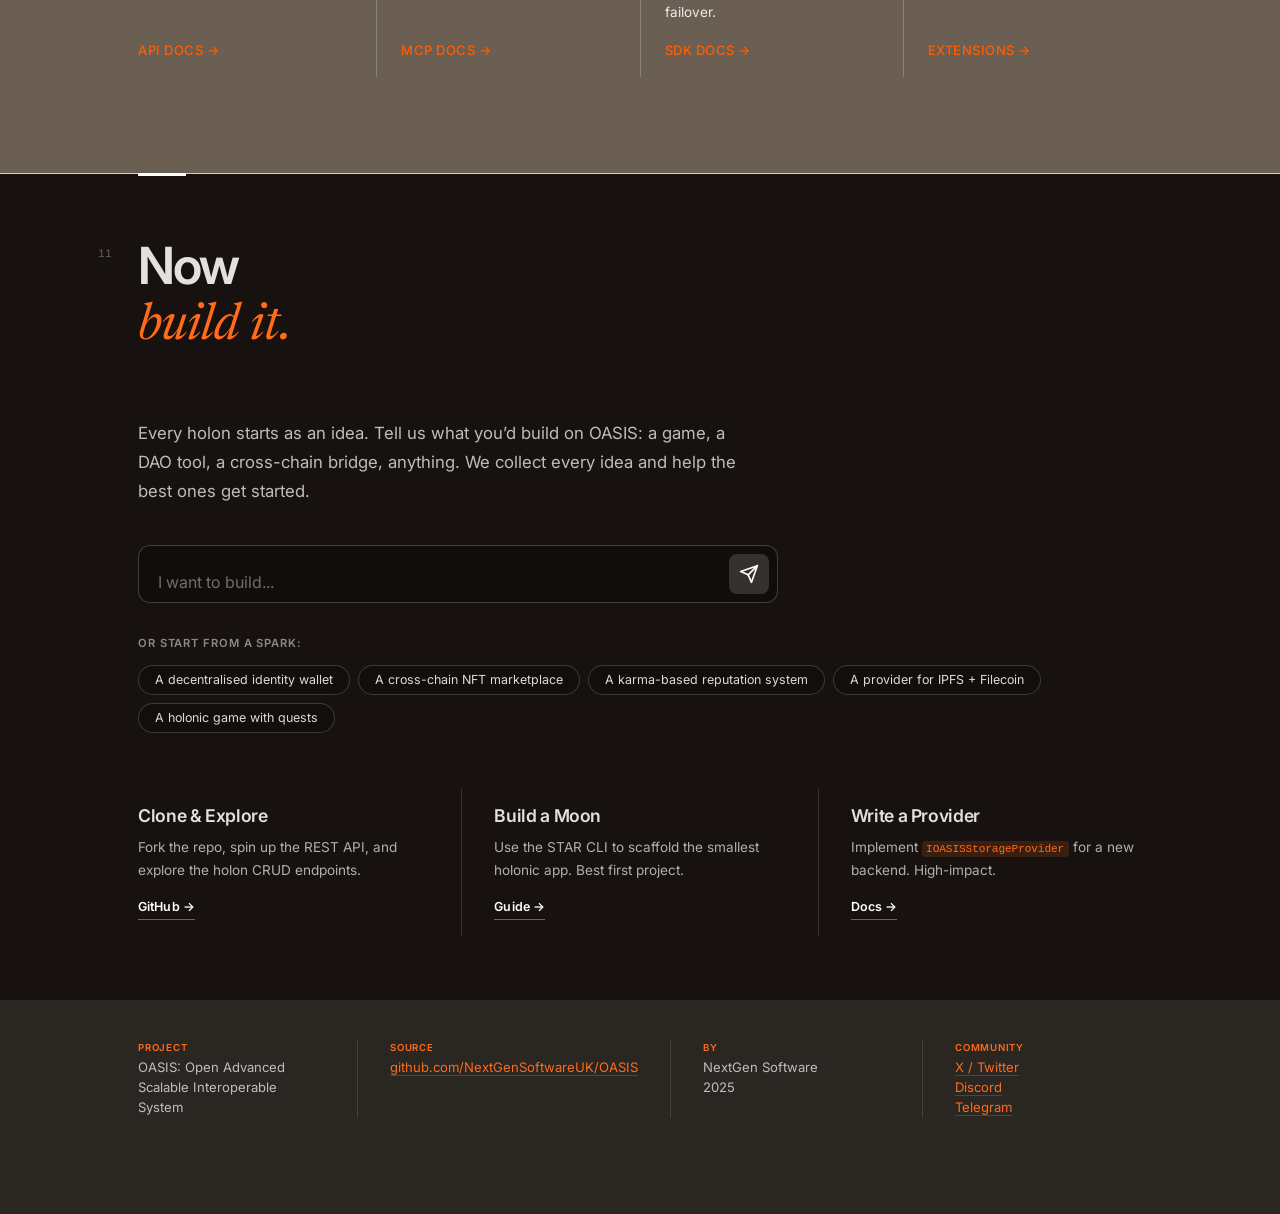
==== commit ada15227: "feat: clickable gallery cards with per-product accent colors, mouseover feature activation - Gallery" ====
--- a/product.html
+++ b/product.html
@@ -182,6 +182,17 @@
 
   document.querySelectorAll('.pd-feature').forEach(el => featObs.observe(el));
 
+  // ── Mouseover activation ───────────────────────────────────────────────
+  document.querySelectorAll('.pd-feature').forEach(el => {
+    el.addEventListener('mouseenter', () => {
+      const idx = parseInt(el.dataset.featureIndex, 10);
+      anim.setFeature(idx);
+      document.querySelectorAll('.pd-feature').forEach((f, i) => {
+        f.classList.toggle('is-active', i === idx);
+      });
+    });
+  });
+
   // ── IntersectionObserver: pause animation when off-screen ──────────────
   const visObs = new IntersectionObserver((entries) => {
     entries.forEach(e => {
--- a/css/style.css
+++ b/css/style.css
@@ -1680,9 +1680,11 @@
   border-radius: 3px;
   padding: 1.5rem;
   transition: border-color 0.3s;
-}
-
-.gallery-card:hover { border-color: var(--orange); }
+  text-decoration: none;
+  cursor: pointer;
+}
+
+.gallery-card:hover { border-color: rgb(var(--gc-accent, 255,107,26)); }
 
 .gc-top { margin-bottom: 0.75rem; }
 
@@ -1691,7 +1693,7 @@
   font-weight: 600;
   letter-spacing: 0.09em;
   text-transform: uppercase;
-  color: var(--orange);
+  color: rgb(var(--gc-accent, 255,107,26));
 }
 
 .gc-title {
@@ -1741,13 +1743,13 @@
 .gc-link {
   font-size: 0.75rem;
   font-weight: 500;
-  color: var(--orange);
+  color: rgb(var(--gc-accent, 255,107,26));
   text-decoration: none;
   letter-spacing: 0.01em;
   transition: opacity 0.25s;
 }
 
-.gc-link:hover { opacity: 0.7; }
+.gallery-card:hover .gc-link { opacity: 0.7; }
 
 .gc-deploy-soon {
   font-size: 0.62rem;
